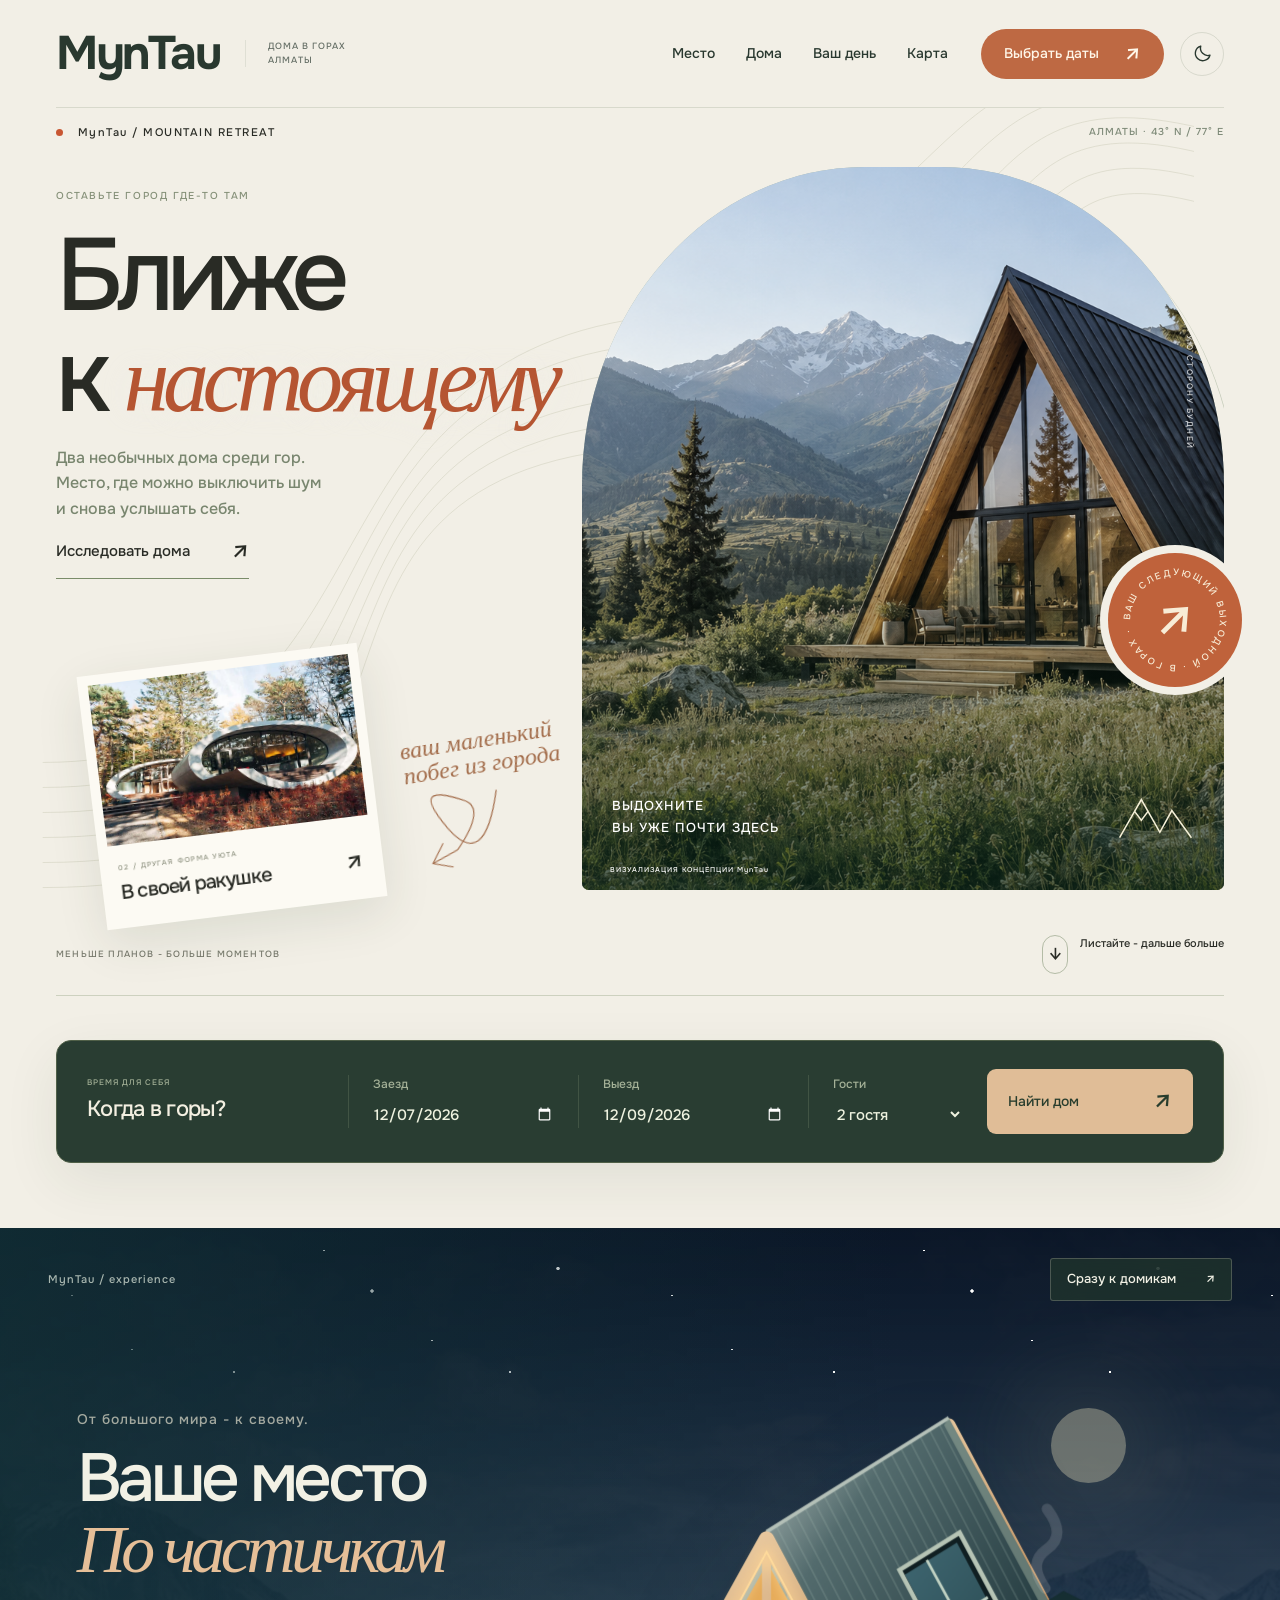
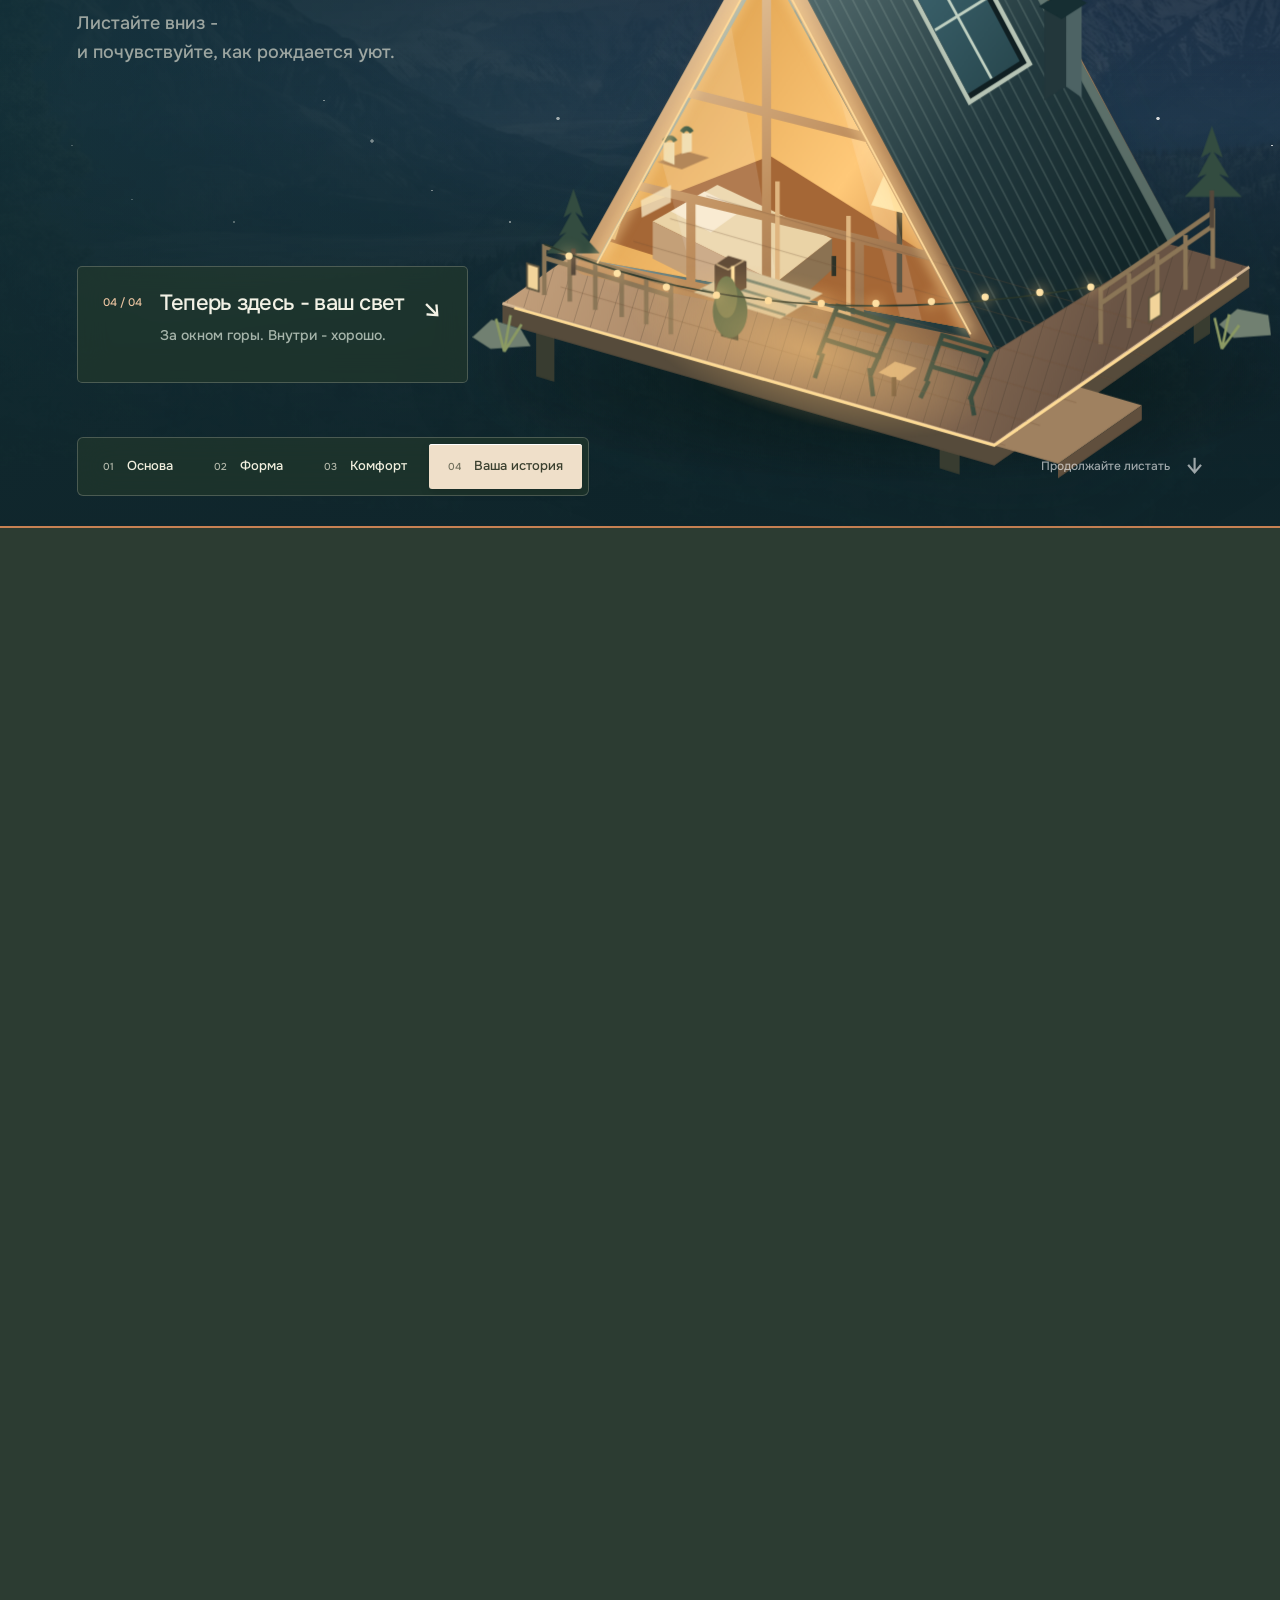
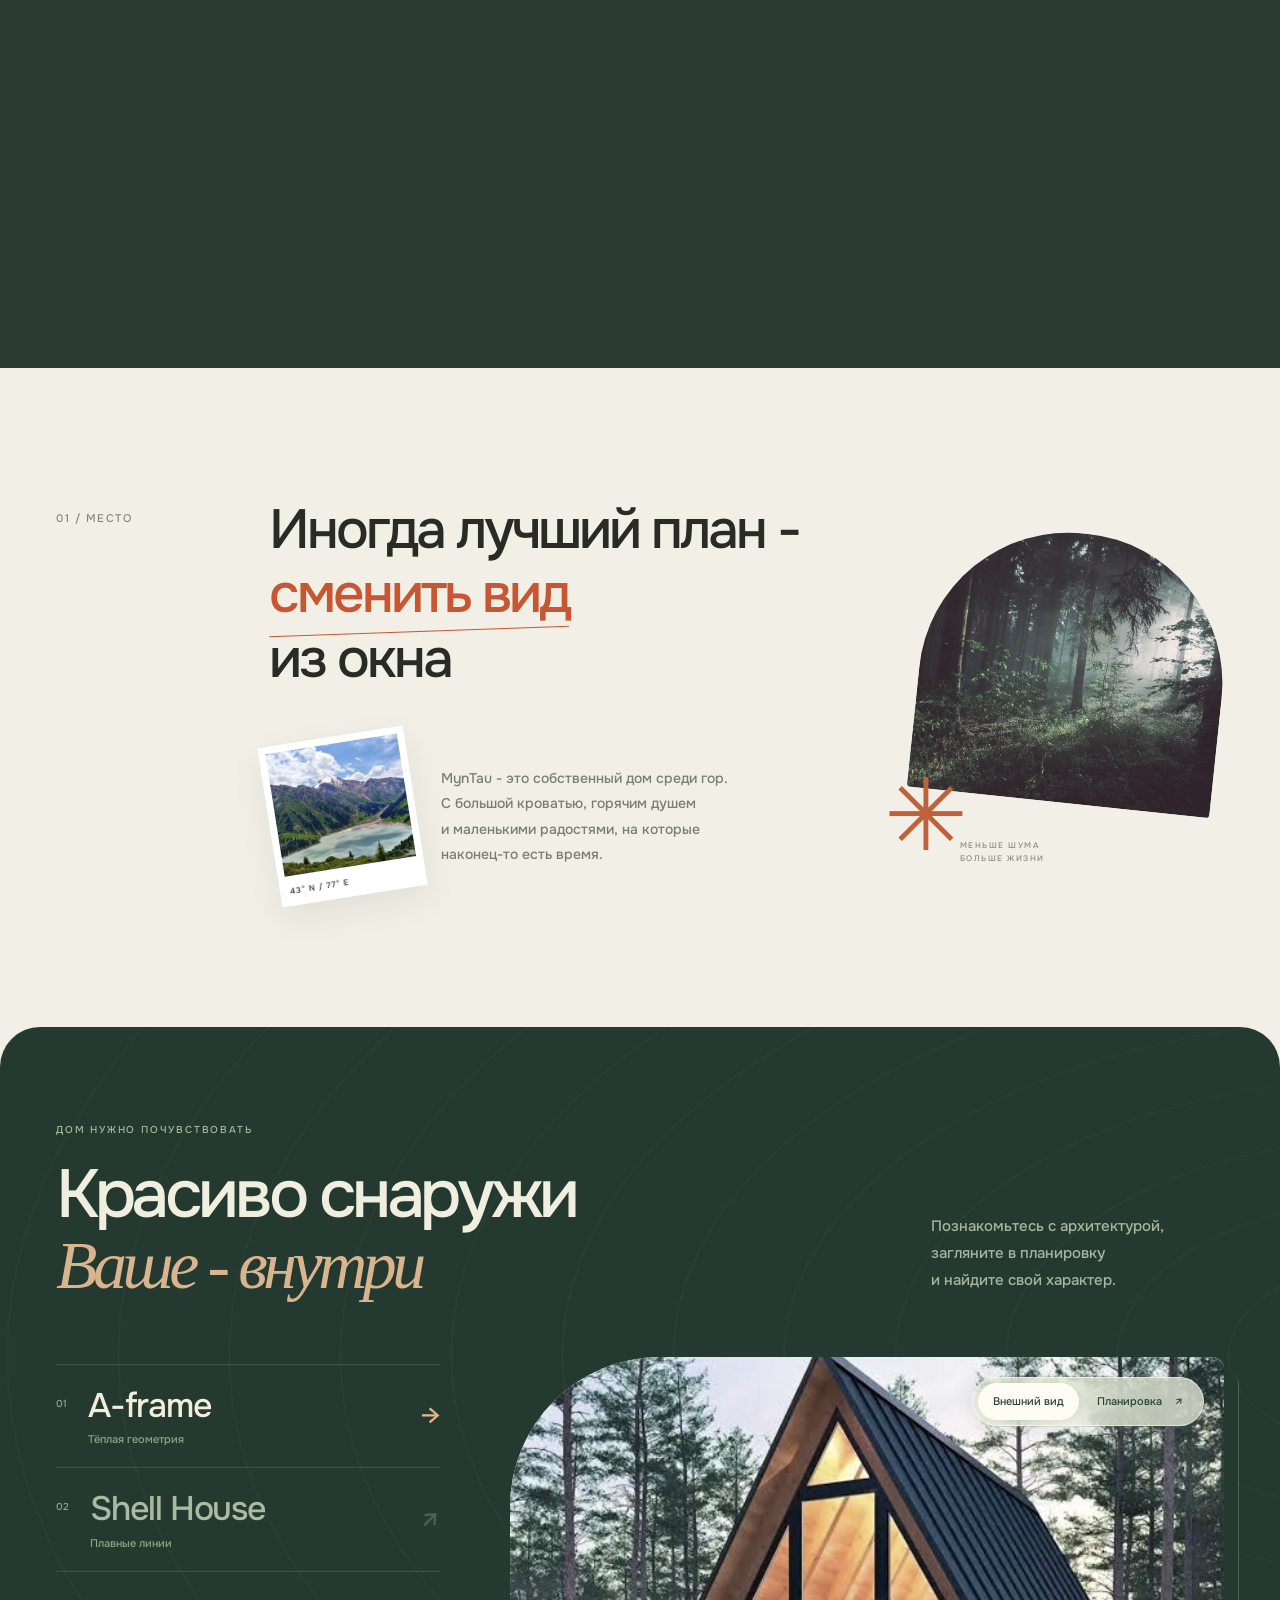
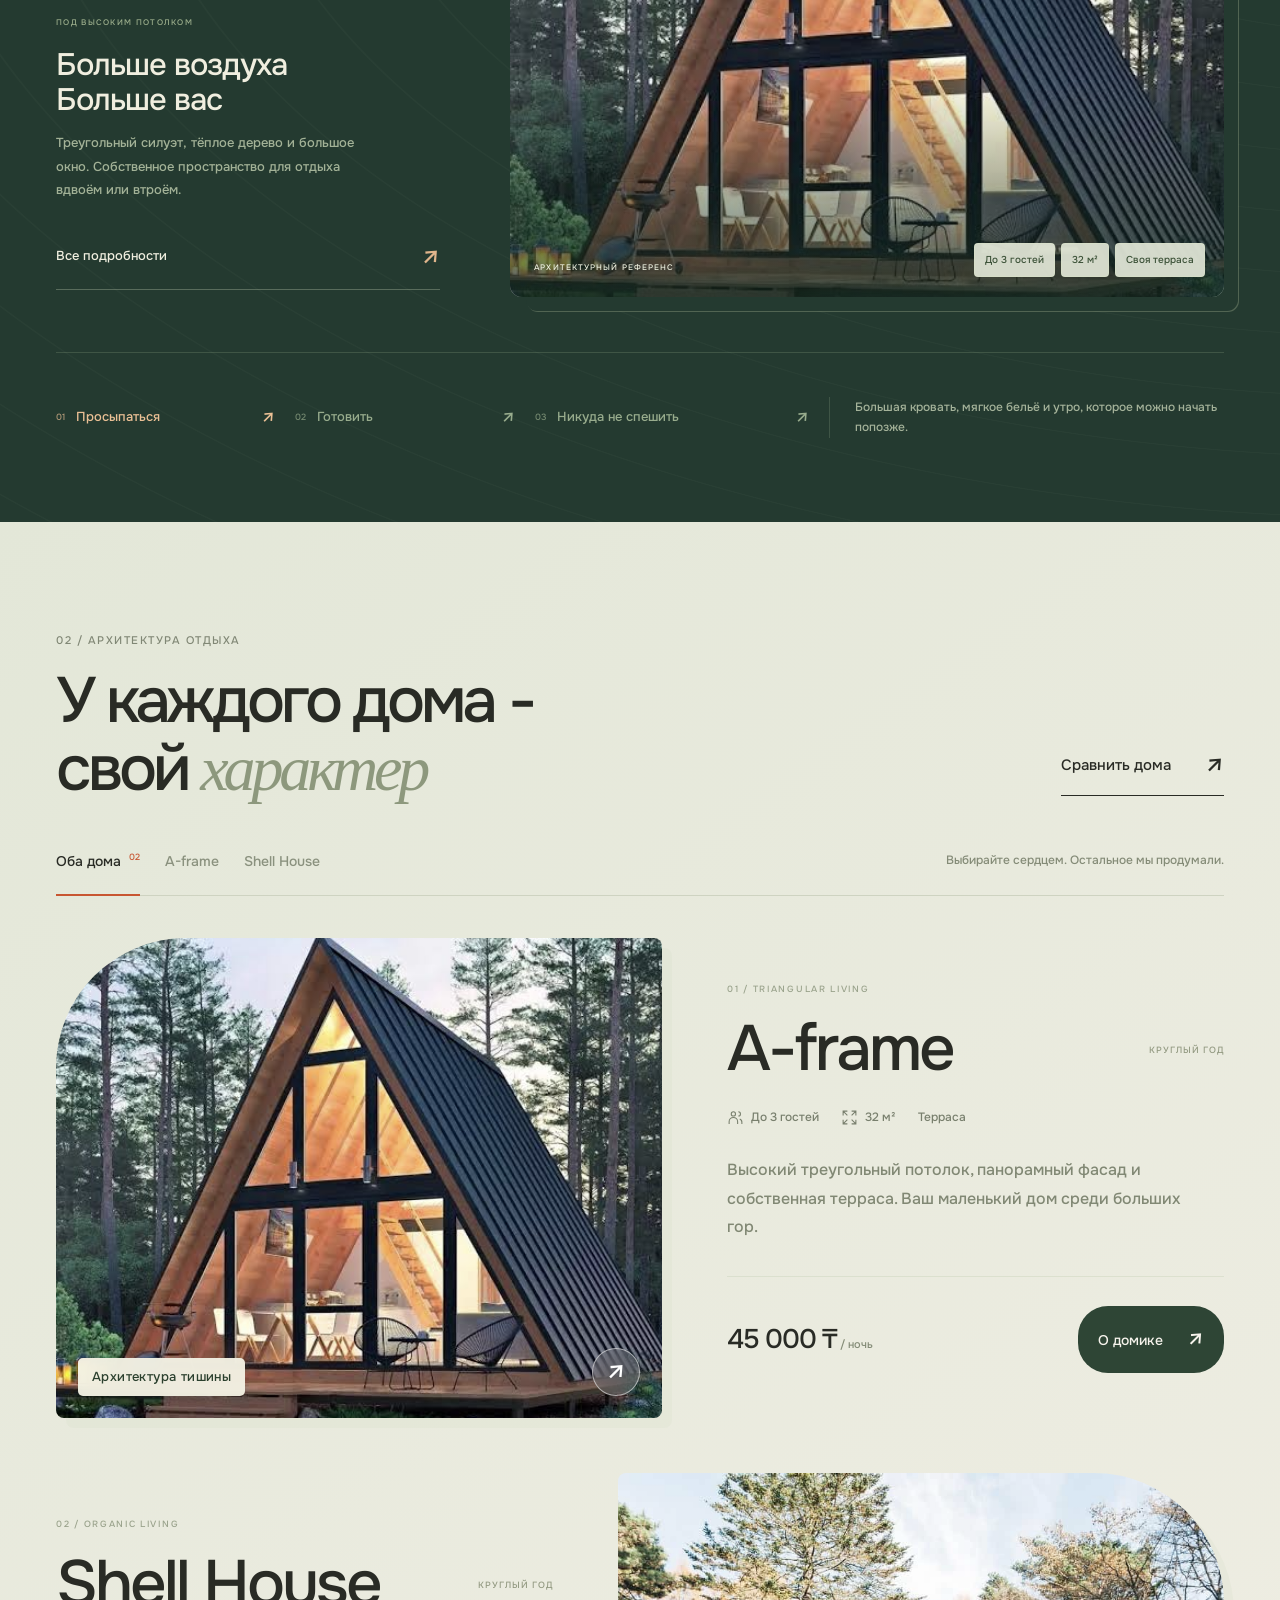
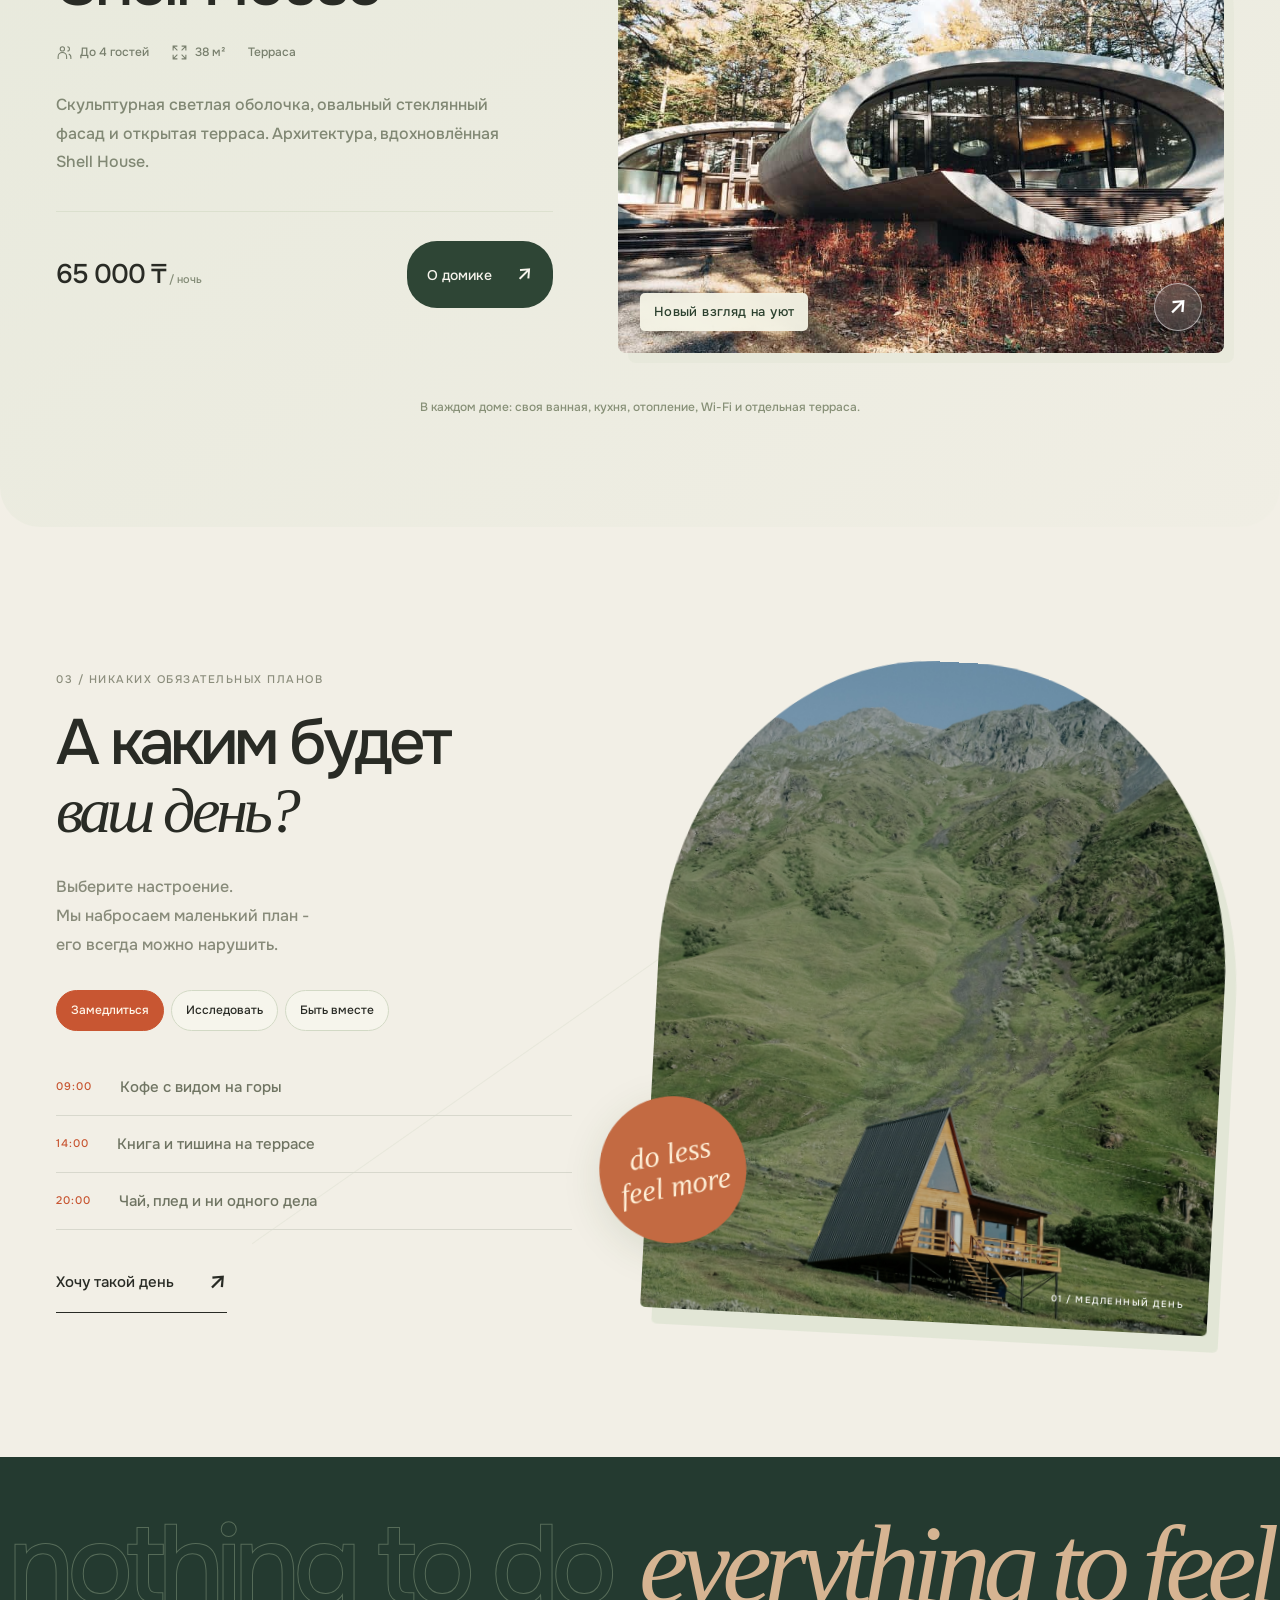
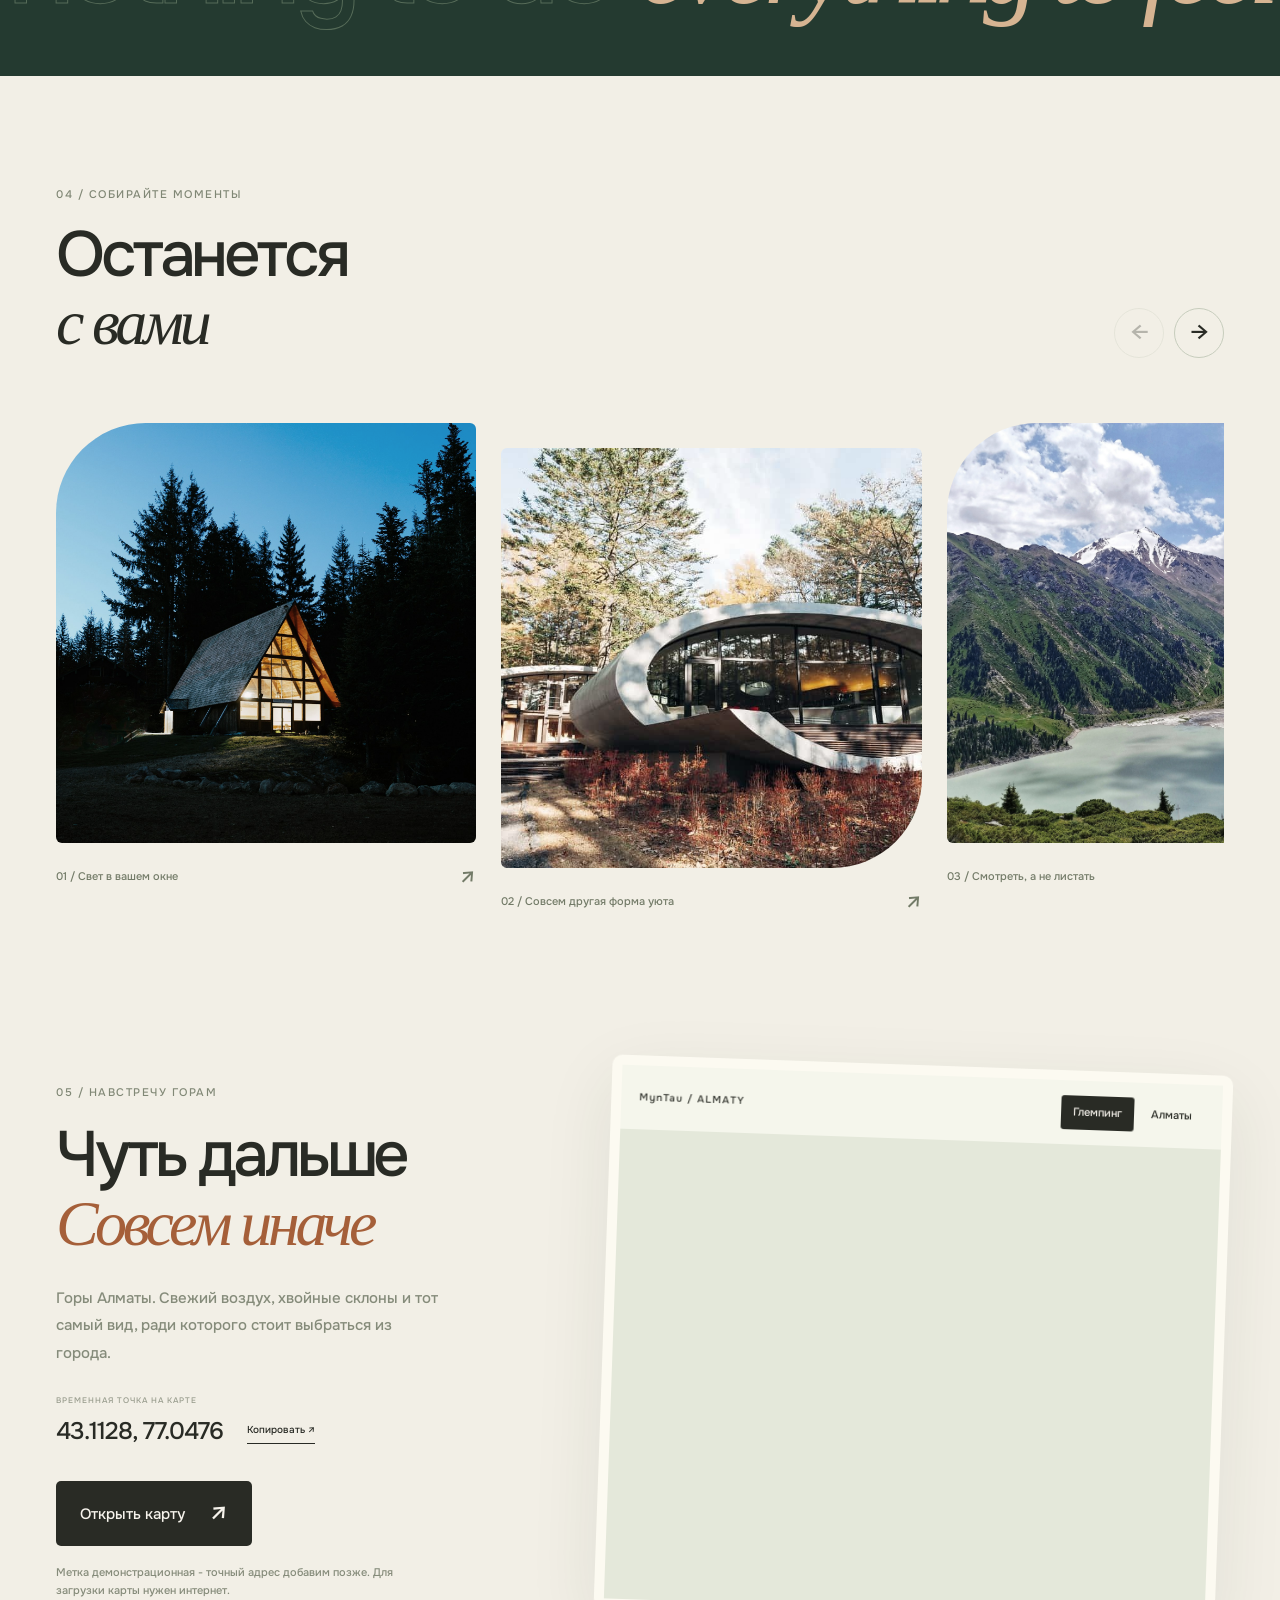
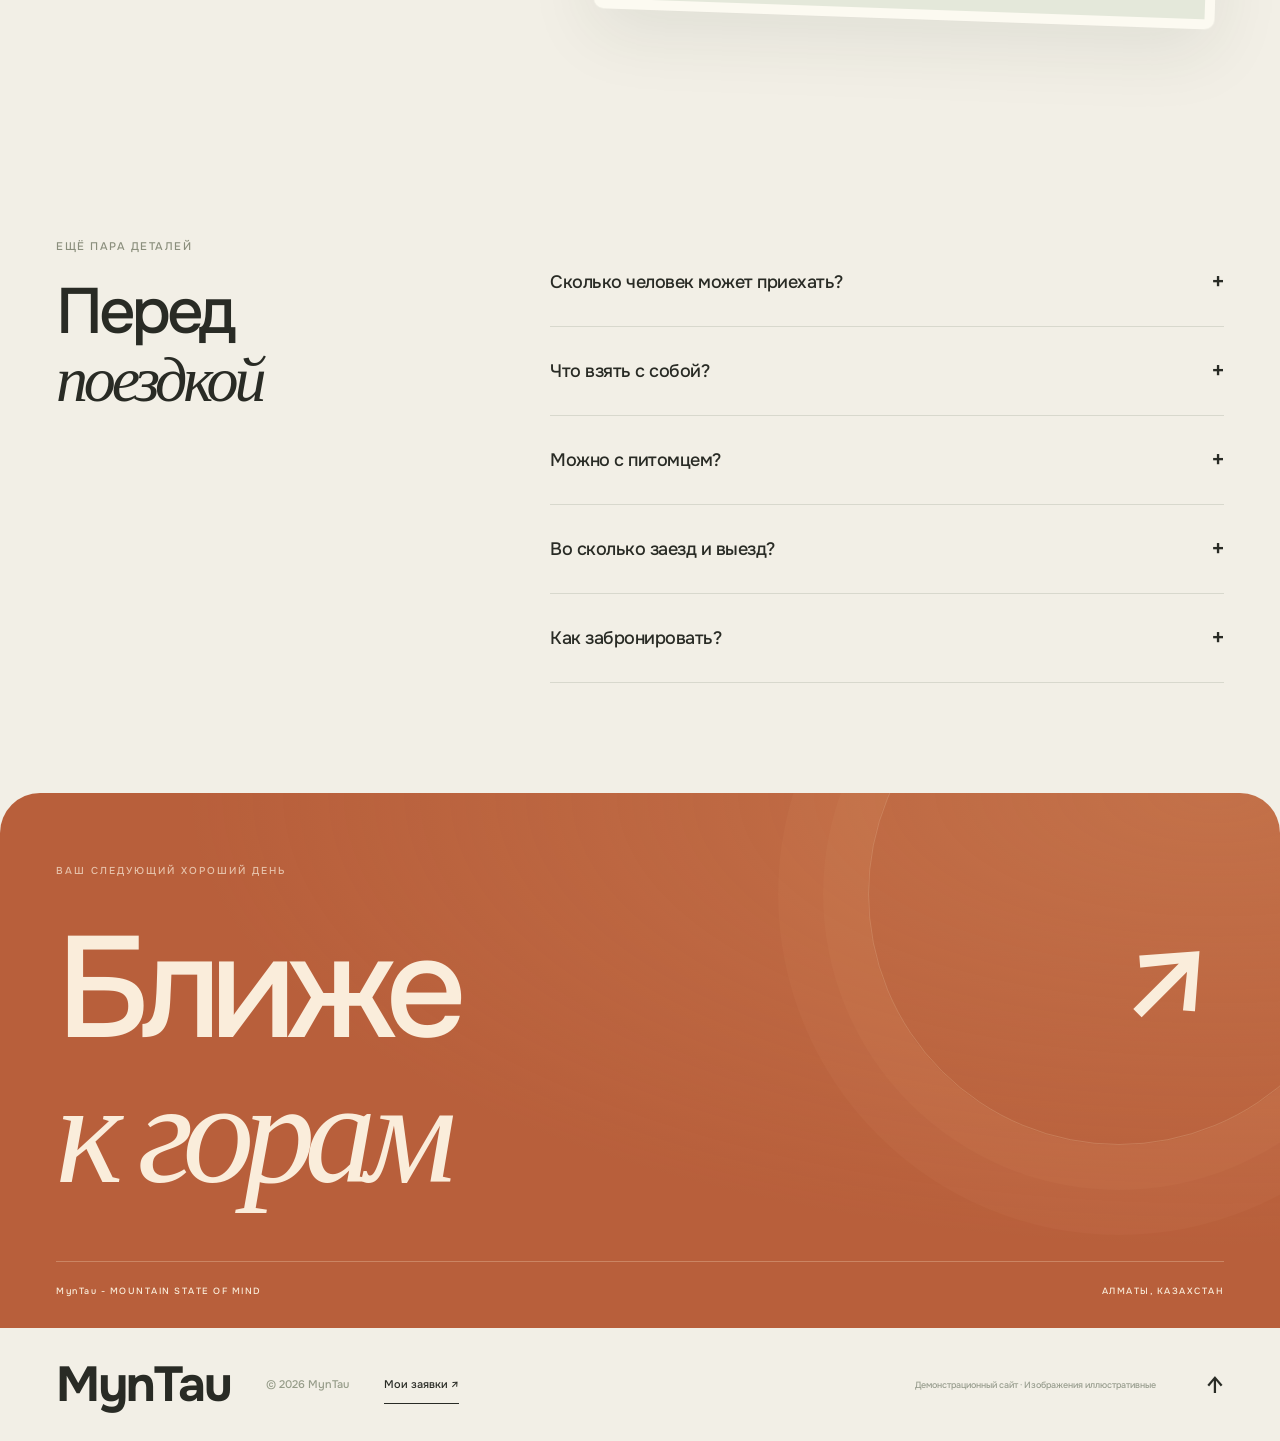
==== index.html @ c3ef0036 "Add files via upload" ====
<!doctype html>
<html lang="ru"><head><meta charset="UTF-8"><script src="./static-data.js" defer></script><script src="./static-booking.js" defer></script><script src="./theme.js?v=2"></script><meta name="viewport" content="width=device-width,initial-scale=1"><meta name="theme-color" content="#f5f2e9"><meta name="description" content="MynTau - два необычных дома в горах Алматы. Выберите дом, соберите свой день и запланируйте поездку."><title>MynTau - здесь можно просто быть</title><link rel="icon" href="./favicon.svg"><link rel="preload" href="./assets/onest-1.ttf" as="font" type="font/ttf" crossorigin><link rel="preload" href="./assets/retreat-editorial.png" as="image"><link rel="stylesheet" href="./edition.css?v=1"><script src="./edition.js?v=1" defer></script><script src="./app.js?v=8" defer></script><script src="./assembly.js" defer></script><script src="./location-config.js" defer></script><script src="./map.js?v=2" defer></script><link rel="stylesheet" href="./layers.css?v=1"><script src="./layers.js?v=1" defer></script><link rel="stylesheet" href="./theme.css?v=1"><link rel="stylesheet" href="./header.css?v=1"></head>
<body class="edition"><div class="page-progress" aria-hidden="true"></div><a class="skip-link" href="#cabins">Перейти к домикам</a>
<header class="header site-header" id="top"><div class="site-header-inner"><a class="brand" href="./#top" aria-label="MynTau - на главную">MynTau</a><span class="brand-note">ДОМА В ГОРАХ<br>АЛМАТЫ</span><nav class="nav" aria-label="Главная навигация"><a href="./#about">Место</a><a href="./#cabins">Дома</a><a href="./#moments">Ваш день</a><a href="./#location">Карта</a></nav><div class="header-actions"><a class="header-book" href="#booking">Выбрать даты <span>↗</span></a><button class="theme-toggle" type="button" aria-label="Включить тёмную тему" aria-pressed="false" title="Сменить тему"><svg class="theme-moon" viewBox="0 0 24 24" fill="none" aria-hidden="true"><path d="M20.5 14A8.5 8.5 0 0 1 10 3.5 8.5 8.5 0 1 0 20.5 14Z" stroke="currentColor" stroke-width="1.6" stroke-linejoin="round"/></svg><svg class="theme-sun" viewBox="0 0 24 24" fill="none" aria-hidden="true"><circle cx="12" cy="12" r="4" stroke="currentColor" stroke-width="1.6"/><path d="M12 2v2m0 16v2M2 12h2m16 0h2M5 5l1.4 1.4m11.2 11.2L19 19M5 19l1.4-1.4M17.6 6.4 19 5" stroke="currentColor" stroke-width="1.6" stroke-linecap="round"/></svg></button><button class="menu-toggle" aria-label="Открыть меню" aria-expanded="false">☰</button></div></div></header>
<main>
<section class="hero layered-hero wrap" aria-labelledby="hero-title">
<svg class="terrain-lines" viewBox="0 0 1400 950" fill="none" aria-hidden="true"><g stroke="currentColor"><path d="M20 900C600 900 210 390 770 370S1110 0 1410 80"/><path d="M20 870C570 870 230 370 760 340S1100-30 1410 50"/><path d="M20 840C540 840 250 350 750 310S1090-60 1410 20"/><path d="M20 810C510 810 270 330 740 280S1080-90 1410-10"/><path d="M20 780C480 780 290 310 730 250S1070-120 1410-40"/><path d="M20 750C450 750 310 290 720 220S1060-150 1410-70"/></g></svg>
<div class="hero-top"><span class="label"><i></i> MynTau / MOUNTAIN RETREAT</span><span class="hero-edition">АЛМАТЫ · 43° N / 77° E</span></div>
<div class="layer-copy"><span class="layer-kicker">ОСТАВЬТЕ ГОРОД ГДЕ-ТО ТАМ</span><h1 id="hero-title">Ближе<br>к <em>настоящему</em></h1><p>Два необычных дома среди гор.<br>Место, где можно выключить шум<br>и снова услышать себя.</p><a class="layer-main-link" href="#architecture">Исследовать дома <span>↗</span></a></div>
<div class="hero-picture layer-landscape"><img src="./assets/retreat-editorial.png" alt="Визуализация MynTau: домики на солнечном горном склоне" fetchpriority="high"><span class="layer-image-index">01 / ПО ДРУГУЮ СТОРОНУ БУДНЕЙ</span><span class="image-note">ВИЗУАЛИЗАЦИЯ КОНЦЕПЦИИ MynTau</span><div class="landscape-caption"><span>ВЫДОХНИТЕ<br>ВЫ УЖЕ ПОЧТИ ЗДЕСЬ</span><svg viewBox="0 0 70 45" fill="none" aria-hidden="true"><path d="m2 42 20-35 17 30 11-20 18 25M16 18l6 8 6-8" stroke="currentColor" stroke-width="1.4"/></svg></div></div>
<a class="layer-postcard" href="./cabins/shell.html"><img src="./assets/shell-reference.png" alt="Овальная архитектура Shell House"><span><small>02 / ДРУГАЯ ФОРМА УЮТА</small><strong>В своей ракушке</strong><b>↗</b></span></a>
<span class="handwritten" aria-hidden="true">ваш маленький<br>побег из города <svg viewBox="0 0 120 80"><path d="M5 5q100-15 60 45T28 40q0-30 60-10l24 24m-27-5 27 5-3-25" fill="none" stroke="currentColor" stroke-width="1.4"/></svg></span>
<a class="round-book layer-orbit" href="#booking"><svg viewBox="0 0 120 120" aria-hidden="true"><defs><path id="roundtext" d="M60,60m-43,0a43,43 0 1,1 86,0a43,43 0 1,1 -86,0"/></defs><text><textPath href="#roundtext">ВАШ СЛЕДУЮЩИЙ ВЫХОДНОЙ · В ГОРАХ · </textPath></text></svg><span>↗</span><span class="sr-only">Выбрать даты поездки</span></a>
<div class="hero-foot"><span>МЕНЬШЕ ПЛАНОВ - БОЛЬШЕ МОМЕНТОВ</span><a href="#build"><span class="scroll-capsule">↓</span> Листайте - дальше больше</a></div>
</section>
<section class="booking-wrap wrap" id="booking" aria-label="Выбрать даты поездки"><form class="booking-bar" id="search-form"><div class="booking-intro"><span class="label">ВРЕМЯ ДЛЯ СЕБЯ</span><strong>Когда в горы?</strong></div><label class="date-field"><span>Заезд</span><input type="date" id="check-in" required aria-label="Дата заезда"></label><label class="date-field"><span>Выезд</span><input type="date" id="check-out" required aria-label="Дата выезда"></label><label class="guest-field"><span>Гости</span><select id="guests" aria-label="Количество гостей"><option value="2">2 гостя</option><option value="1">1 гость</option><option value="3">3 гостя</option><option value="4">4 гостя</option></select></label><button class="button search-button" type="submit">Найти дом <span>↗</span></button></form><p id="search-error" class="form-error" role="alert"></p></section>
<section class="build-journey" id="build" aria-labelledby="build-title">
<div class="build-stage">
<div class="build-world" aria-hidden="true"><img class="build-mountains" src="./assets/mountains.jpg" alt="" loading="lazy"><div class="build-sunset"></div><div class="build-night"></div><div class="build-stars"></div><div class="build-orb"></div><div class="build-haze"></div></div>
<div class="build-top"><span class="build-brand">MynTau / experience</span><a href="#cabins" class="skip-experience">Сразу к домикам <span>↗</span></a></div>
<div class="build-copy"><span class="eyebrow">От большого мира - к своему.</span><h2 id="build-title">Ваше место<br><span>По частичкам</span></h2><p>Листайте вниз -<br>и почувствуйте, как рождается уют.</p></div>
<div class="cabin-assembly" role="img" aria-label="Объёмный А-фрейм собирается из террасы, каркаса, крыши и стеклянного фасада. В готовом домике загорается тёплый свет.">
<svg class="cabin-model" viewBox="0 0 1040 820" fill="none" xmlns="http://www.w3.org/2000/svg" aria-hidden="true">
<defs>
<linearGradient id="deckWood" x1="180" y1="450" x2="760" y2="730" gradientUnits="userSpaceOnUse"><stop stop-color="#c4a17d"/><stop offset=".5" stop-color="#a07e5f"/><stop offset="1" stop-color="#685344"/></linearGradient>
<linearGradient id="roofMetal" x1="420" y1="190" x2="860" y2="500" gradientUnits="userSpaceOnUse"><stop stop-color="#839594"/><stop offset=".12" stop-color="#536b6d"/><stop offset=".6" stop-color="#22393e"/><stop offset="1" stop-color="#132629"/></linearGradient>
<linearGradient id="glassFront" x1="280" y1="340" x2="670" y2="620" gradientUnits="userSpaceOnUse"><stop stop-color="#cce4e2" stop-opacity=".88"/><stop offset=".38" stop-color="#426c77" stop-opacity=".88"/><stop offset="1" stop-color="#152e32" stop-opacity=".95"/></linearGradient>
<linearGradient id="woodFrame" x1="300" y1="200" x2="600" y2="660" gradientUnits="userSpaceOnUse"><stop stop-color="#f1d5ae"/><stop offset=".55" stop-color="#bf8f5e"/><stop offset="1" stop-color="#866345"/></linearGradient>
<linearGradient id="windowWarm" x1="280" y1="400" x2="650" y2="650" gradientUnits="userSpaceOnUse"><stop stop-color="#e1a553"/><stop offset=".5" stop-color="#ffc979"/><stop offset="1" stop-color="#b66a27"/></linearGradient>
<radialGradient id="lightPool"><stop stop-color="#ffc878" stop-opacity=".55"/><stop offset="1" stop-color="#ffc878" stop-opacity="0"/></radialGradient>
<radialGradient id="modelShadow"><stop stop-color="#07130e" stop-opacity=".65"/><stop offset="1" stop-color="#07130e" stop-opacity="0"/></radialGradient>
<pattern id="deckLines" width="19" height="19" patternUnits="userSpaceOnUse" patternTransform="rotate(17)"><path d="M0 0V19" stroke="#302c23" stroke-opacity=".22" stroke-width="2"/></pattern>
<clipPath id="frontClip"><path d="M236 554 421 226 642 628Z"/></clipPath>
<filter id="warmGlow" x="-100%" y="-100%" width="300%" height="300%"><feGaussianBlur stdDeviation="7"/></filter>
</defs>
<ellipse cx="570" cy="680" rx="450" ry="115" fill="url(#modelShadow)" class="model-shadow"/>
<g class="house-blueprint" stroke="#e4f5e8" stroke-width="1" stroke-dasharray="5 9" opacity=".28"><path d="m130 600 540 155 280-195-540-155Z M220 560 420 200 660 650 860 525 620 75 420 200 M220 560l200-125M660 650 220 560"/><path d="M110 630 665 790 985 565"/><circle cx="420" cy="200" r="7"/><circle cx="660" cy="650" r="7"/><circle cx="220" cy="560" r="7"/></g>
<g class="house-part part-deck">
<path d="M167 622v58l20 6v-58M610 746v35l22 7v-36M889 609v36l18-12v-37M380 514v55l20 5v-54" fill="#383c30"/>
<path d="m130 600 540 155 280-195v22L670 778 130 622Z" fill="#564b3b"/>
<path d="m130 600 280-195 540 155-280 195Z" fill="url(#deckWood)"/>
<path d="m130 600 280-195 540 155-280 195Z" fill="url(#deckLines)"/>
<path d="m130 600 540 155 280-195" stroke="#d5b895" stroke-width="3"/>
<path d="m670 756 70 20 92-64-68-20Z" fill="#9f8160"/><path d="m740 776 0 16 92-64v-16" fill="#604f3d"/>
</g>
<g class="house-part part-frame" stroke="url(#woodFrame)" stroke-width="15" stroke-linejoin="round"><path d="M220 560 420 200 660 650Z"/><path d="M270 529 470 169 710 619M320 498 520 138 760 588M370 467 570 107 810 557M420 435 620 75 860 525Z"/><path d="M420 200 620 75M220 560 420 435M660 650 860 525"/></g>
<g class="house-part part-roof">
<path d="m420 192 200-125 251 461-209 130Z" fill="url(#roofMetal)"/>
<path d="m420 192 242 466v13L413 200Z" fill="#142a2d"/>
<path d="m420 192 200-125" stroke="#b4c0b8" stroke-width="4"/>
<path d="M430.53 185.42l242 466" stroke="#adc4bc" stroke-opacity=".19" stroke-width="2"/><path d="M441.05 178.84l242 466" stroke="#adc4bc" stroke-opacity=".19" stroke-width="2"/><path d="M451.58 172.26l242 466" stroke="#adc4bc" stroke-opacity=".19" stroke-width="2"/><path d="M462.11 165.68l242 466" stroke="#adc4bc" stroke-opacity=".19" stroke-width="2"/><path d="M472.63 159.11l242 466" stroke="#adc4bc" stroke-opacity=".19" stroke-width="2"/><path d="M483.16 152.53l242 466" stroke="#adc4bc" stroke-opacity=".19" stroke-width="2"/><path d="M493.68 145.95l242 466" stroke="#adc4bc" stroke-opacity=".19" stroke-width="2"/><path d="M504.21 139.37l242 466" stroke="#adc4bc" stroke-opacity=".19" stroke-width="2"/><path d="M514.74 132.79l242 466" stroke="#adc4bc" stroke-opacity=".19" stroke-width="2"/><path d="M525.26 126.21l242 466" stroke="#adc4bc" stroke-opacity=".19" stroke-width="2"/><path d="M535.79 119.63l242 466" stroke="#adc4bc" stroke-opacity=".19" stroke-width="2"/><path d="M546.32 113.05l242 466" stroke="#adc4bc" stroke-opacity=".19" stroke-width="2"/><path d="M556.84 106.47l242 466" stroke="#adc4bc" stroke-opacity=".19" stroke-width="2"/><path d="M567.37 99.89l242 466" stroke="#adc4bc" stroke-opacity=".19" stroke-width="2"/><path d="M577.89 93.32l242 466" stroke="#adc4bc" stroke-opacity=".19" stroke-width="2"/><path d="M588.42 86.74l242 466" stroke="#adc4bc" stroke-opacity=".19" stroke-width="2"/><path d="M598.95 80.16l242 466" stroke="#adc4bc" stroke-opacity=".19" stroke-width="2"/><path d="M609.47 73.58l242 466" stroke="#adc4bc" stroke-opacity=".19" stroke-width="2"/>
<path d="m620 67 251 461-10 5L615 75Z" fill="#9bad9e" opacity=".5"/><path d="m566 234 66-41 77 144-66 42Z" fill="#101f22" stroke="#b6c4b5" stroke-width="5"/><path d="m572 239 57-35 69 130-57 36Z" fill="url(#glassFront)"/><path d="m596 223 71 130M605 300l58-36" stroke="#c2d3c4" stroke-width="3"/><g transform="translate(45 60)"><path d="m680 317 0-100 24-14 0 99Z" fill="#23373b"/><path d="m704 203 17 8v103l-17-12Z" fill="#4d6364"/><path d="m674 214 27-17 26 13-28 18Z" fill="#162e32"/><path d="M681 194q-20-28 2-43t0-44" stroke="#ffffff24" stroke-width="12" stroke-linecap="round"/></g>
</g>
<g class="house-part part-glass">
<path d="M220 560 420 200 660 650Z" fill="url(#glassFront)"/>
<g clip-path="url(#frontClip)">
<path d="m200 512 290-180 280 210-133 100Z" fill="#183231"/>
<path d="m210 547 211-92 253 158-44 39Z" fill="#796044"/>
<g class="interior-warm"><path d="M220 560 420 200 660 650Z" fill="url(#windowWarm)"/><path d="m213 521 211-83 250 157v71Z" fill="#a56736"/><path d="m295 510 71-40 126 59-61 48Z" fill="#ead3a6"/><path d="m295 510 136 67v42l-136-68Z" fill="#c4a078"/><path d="m431 577 61-48v34l-61 56Z" fill="#8b7252"/><path d="m315 499 37-22 42 20-35 25Z" fill="#f8e8cb"/><path d="M566 496v92" stroke="#443e2b" stroke-width="6"/><path d="m535 492 20-47 23 6 23 58Z" fill="#ffe5a4"/><path d="m250 529 96-290" stroke="#ffdf96" stroke-width="8" opacity=".7"/>
</g>
<path d="m252 248 110-60 87 485-80 8Z" fill="white" opacity=".13"/><path d="m450 190 30-14 125 500-22-3Z" fill="white" opacity=".13"/>
</g>
<path d="M220 560 420 200 660 650Z" stroke="url(#woodFrame)" stroke-width="17" stroke-linejoin="round"/>
<path d="M420 215v384M327 367l204 51M271 469l328 79M337 488v96M522 530v94" stroke="url(#woodFrame)" stroke-width="10"/>
<path d="M432 466v126l78 20V504" stroke="#dfb57f" stroke-width="5"/><path d="M494 548v22" stroke="#2e3227" stroke-width="5"/>
</g>
<g class="house-part part-details">
<path d="m176 591 0-53 139 42v54M176 550l139 42M204 548v50M232 557v50M261 565v50M288 573v50M787 645v-60l123-85v62M787 600l123-85M818 567v60M849 546v60M880 525v60" stroke="#8b7657" stroke-width="5"/>
<g stroke="#32483d" stroke-width="5"><path d="m477 657 21-54 61 19-25 57M497 612l61 19M485 640l61 19M482 655l-9 27M533 671l4 31"/><path d="m595 686 18-51 55 16-25 55M610 643l55 16M600 669l55 16M598 685l-9 19M644 701l4 22"/></g>
<path d="m543 676 18-12 24 7-18 14Z" fill="#d5af7b"/><path d="M560 681v21" stroke="#665038" stroke-width="5"/>
<g stroke="#71543a" stroke-width="1" opacity=".35"><path d="m155 606 527 150m-488-174 526 152m-486-177 526 152m-486-177 526 152m-486-177 526 152m-486-177 526 152"/></g><path d="m340 588 95 29 47-28-92-28Z" fill="#d8c8a4"/><path d="m349 585 92 28m-78-37 90 27m-76-35 91 27" stroke="#788774" stroke-width="3"/><path d="m363 558 15-10 20 6v29l-20 10-15-5Z" fill="#614c38"/><path d="m365 557 13 6 17-10" stroke="#c3a77d" stroke-width="2"/><path d="m383 559 0 20" stroke="#ffe1a0" stroke-width="4"/><path d="m300 445 32-12 25 7-30 13Z" fill="#b38759"/><path d="M307 443v-20h12v25m8-12v-23h11v20" fill="#f1dfb3"/><path d="M307 422q8-8 13 0M327 412q5-8 11 0" stroke="#45604a" stroke-width="5"/><path d="m282 487 33-17 0 19-32 17Z" fill="#f6e6c2" opacity=".8"/>
<g fill="#f2d49a" stroke="#5e5540" stroke-width="2"><path d="m157 583 13 4v-27l-13-4Z"/><path d="m840 621 13-8v-27l-13 8Z"/></g>
<g fill="#334c40"><path d="m879 483 24-25-10 4 15-28-11 6 12-35 12 35-10-6 17 28-11-4 25 25Z"/><path d="m178 545 22-23-8 4 14-26-9 6 11-32 11 32-9-6 15 26-9-4 21 23Z"/></g><g stroke="#54483b" stroke-width="5"><path d="M909 476v41M208 540v29"/></g><g fill="#718071"><path d="m97 637 21-19 32 10 11 19-44 3Z"/><path d="m917 623 20-17 34 7 3 22-41 3Z"/></g><g stroke="#8b9a63" stroke-width="3"><path d="m132 653-9-36m9 36 7-40m-7 40 19-30M920 650l-8-34m8 34 8-38m-8 38 19-26"/></g>
<path d="M370 612v24l19 5v-24" fill="#383f31"/><ellipse cx="380" cy="609" rx="19" ry="29" fill="#4c6245"/><ellipse cx="376" cy="593" rx="12" ry="23" fill="#6e7950"/>
</g>
<g class="house-lights"><path d="M176 535Q430 642 787 580" stroke="#28362b" stroke-width="2"/><circle cx="203" cy="548" r="4" fill="#ffe6ac"/><circle cx="203" cy="548" r="9" fill="#ffd089" opacity=".3" filter="url(#warmGlow)"/><circle cx="256" cy="567" r="4" fill="#ffe6ac"/><circle cx="256" cy="567" r="9" fill="#ffd089" opacity=".3" filter="url(#warmGlow)"/><circle cx="310" cy="582" r="4" fill="#ffe6ac"/><circle cx="310" cy="582" r="9" fill="#ffd089" opacity=".3" filter="url(#warmGlow)"/><circle cx="365" cy="591" r="4" fill="#ffe6ac"/><circle cx="365" cy="591" r="9" fill="#ffd089" opacity=".3" filter="url(#warmGlow)"/><circle cx="422" cy="597" r="4" fill="#ffe6ac"/><circle cx="422" cy="597" r="9" fill="#ffd089" opacity=".3" filter="url(#warmGlow)"/><circle cx="480" cy="600" r="4" fill="#ffe6ac"/><circle cx="480" cy="600" r="9" fill="#ffd089" opacity=".3" filter="url(#warmGlow)"/><circle cx="540" cy="600" r="4" fill="#ffe6ac"/><circle cx="540" cy="600" r="9" fill="#ffd089" opacity=".3" filter="url(#warmGlow)"/><circle cx="601" cy="598" r="4" fill="#ffe6ac"/><circle cx="601" cy="598" r="9" fill="#ffd089" opacity=".3" filter="url(#warmGlow)"/><circle cx="660" cy="593" r="4" fill="#ffe6ac"/><circle cx="660" cy="593" r="9" fill="#ffd089" opacity=".3" filter="url(#warmGlow)"/><circle cx="720" cy="588" r="4" fill="#ffe6ac"/><circle cx="720" cy="588" r="9" fill="#ffd089" opacity=".3" filter="url(#warmGlow)"/><circle cx="776" cy="582" r="4" fill="#ffe6ac"/><circle cx="776" cy="582" r="9" fill="#ffd089" opacity=".3" filter="url(#warmGlow)"/><ellipse cx="469" cy="652" rx="208" ry="80" fill="url(#lightPool)" transform="rotate(16 469 652)"/><path d="m234 556 186-342 224 420" stroke="#ffd695" stroke-width="7" filter="url(#warmGlow)"/><path d="m234 556 186-342 224 420" stroke="#ffdb9c" stroke-width="2"/><path d="m143 605 527 151 266-184" stroke="#ffdc96" stroke-width="3"/></g>
</svg>
</div>
<div class="build-caption glass-panel"><span class="stage-number" id="stage-number">01 / 04</span><div><h3 id="stage-title">Всё начинается с места</h3><p id="stage-description">Своя терраса. Весь мир вокруг.</p></div><span class="stage-symbol" aria-hidden="true">↘</span></div>
<div class="build-bottom"><div class="build-chapters" role="group" aria-label="Этапы появления домика"><button data-build-step="0" class="active" aria-pressed="true"><span>01</span> Основа</button><button data-build-step="1" aria-pressed="false"><span>02</span> Форма</button><button data-build-step="2" aria-pressed="false"><span>03</span> Комфорт</button><button data-build-step="3" aria-pressed="false"><span>04</span> Ваша история</button></div><span class="build-scroll-hint">Продолжайте листать <span>↓</span></span></div>
<div class="build-progress" aria-hidden="true"><span></span></div>
</div>
</section>
<section class="manifesto wrap section" id="about"><span class="label section-index">01 / МЕСТО</span><div class="manifesto-content"><h2>Иногда лучший план -<br><span>сменить вид</span><br>из окна</h2><div class="manifesto-bottom"><div class="mini-scene"><img src="./assets/almaty.jpg" alt="Озеро среди гор Алматы" loading="lazy"><span>43° N / 77° E</span></div><p>MynTau - это собственный дом среди гор.<br>С большой кроватью, горячим душем<br>и маленькими радостями, на которые<br>наконец-то есть время.</p></div></div><div class="manifesto-side"><img class="manifesto-forest" src="./assets/forest.jpg" alt="Свет среди деревьев" loading="lazy"><span class="outline-sun" aria-hidden="true">✳</span><span>МЕНЬШЕ ШУМА<br>БОЛЬШЕ ЖИЗНИ</span></div></section>
<section class="architecture-lab" id="architecture" aria-labelledby="lab-heading"><div class="wrap"><div class="lab-heading"><span class="label">ДОМ НУЖНО ПОЧУВСТВОВАТЬ</span><h2 id="lab-heading">Красиво снаружи<br><em>Ваше - внутри</em></h2><p>Познакомьтесь с архитектурой,<br>загляните в планировку<br>и найдите свой характер.</p></div><div class="lab-layout"><div class="lab-controls"><div class="lab-house-tabs" role="group" aria-label="Дом для обзора"><button class="active" data-lab-house="aframe" aria-pressed="true"><small>01</small><span>A-frame<em>Тёплая геометрия</em></span><b>↗</b></button><button data-lab-house="shell" aria-pressed="false"><small>02</small><span>Shell House<em>Плавные линии</em></span><b>↗</b></button></div><div class="lab-description" aria-live="polite"><span class="lab-caption">ПОД ВЫСОКИМ ПОТОЛКОМ</span><h3>Больше воздуха<br>Больше вас</h3><p>Треугольный силуэт, тёплое дерево и большое окно. Собственное пространство для отдыха вдвоём или втроём.</p></div><a id="lab-house-link" class="lab-house-link" href="./cabins/a-frame.html">Все подробности <span>↗</span></a></div><div class="lab-stage"><div class="lab-view-tabs" role="group" aria-label="Режим обзора"><button class="active" data-lab-view="outside" aria-pressed="true">Внешний вид</button><button data-lab-view="plan" aria-pressed="false">Планировка <span>↗</span></button></div><div class="lab-exterior"><img id="lab-exterior-image" src="./assets/aframe-reference.png" alt="Внешний вид A-frame" loading="lazy"><span class="lab-photo-note">АРХИТЕКТУРНЫЙ РЕФЕРЕНС</span></div><div class="lab-plan" data-lab-plan="aframe" hidden><div class="plan-drawing"><svg viewBox="0 0 580 420" role="img" aria-label="Схематичная планировка: кровать, мини-кухня, ванная и терраса"><defs><pattern id="lab-a-frame-planks" width="18" height="18" patternUnits="userSpaceOnUse"><path d="M0 0V18" stroke="#d9dfcd" stroke-width="1"/></pattern></defs><rect x="45" y="30" width="490" height="355" rx="8" fill="#e8eddc" stroke="#96a783" stroke-width="3"/><rect x="65" y="49" width="450" height="272" rx="2" fill="#fafbf6" stroke="#536b4e" stroke-width="5"/><path d="M65 321h450" stroke="#acc6c2" stroke-width="7"/><rect x="185" y="83" width="137" height="166" rx="8" fill="#e4dfcc" stroke="#9da38d" stroke-width="2"/><path d="M185 127h137" stroke="#a3aa94"/><rect x="196" y="94" width="50" height="28" rx="7" fill="#fff"/><rect x="256" y="94" width="52" height="28" rx="7" fill="#fff"/><path d="M185 219h137" stroke="#9ea98a" stroke-width="7"/><rect x="383" y="80" width="90" height="93" rx="6" fill="#dbe5db" stroke="#8fa28b"/><circle cx="429" cy="117" r="17" stroke="#8fa28b" fill="#f4f7f0"/><path d="M382 185h101v33H382Z" fill="#cbd7b9" stroke="#8fa28b"/><circle cx="403" cy="201" r="8" stroke="#8fa28b"/><circle cx="426" cy="201" r="8" stroke="#8fa28b"/><circle cx="422" cy="264" r="27" fill="#dccaa4" stroke="#9da38d"/><text x="253" y="280" text-anchor="middle">Спальная зона</text><text x="429" y="154" text-anchor="middle" font-size="12">Ванная</text><text x="290" y="360" text-anchor="middle">ТЕРРАСА</text><path d="M120 318v-32m337 32v-24" stroke="#678271" stroke-width="3"/></svg><span>Концептуальная схема · без масштаба</span></div></div><div class="lab-plan" data-lab-plan="shell" hidden><div class="plan-drawing"><svg viewBox="0 0 580 420" role="img" aria-label="Схематичная планировка: кровать, диван, мини-кухня, ванная и терраса"><defs><pattern id="lab-shell-planks" width="18" height="18" patternUnits="userSpaceOnUse"><path d="M0 0V18" stroke="#d9dfcd" stroke-width="1"/></pattern></defs><rect x="45" y="30" width="490" height="355" rx="130" fill="#e8eddc" stroke="#96a783" stroke-width="3"/><rect x="65" y="49" width="450" height="272" rx="95" fill="#fafbf6" stroke="#536b4e" stroke-width="5"/><path d="M65 321h450" stroke="#acc6c2" stroke-width="7"/><rect x="185" y="83" width="137" height="166" rx="8" fill="#e4dfcc" stroke="#9da38d" stroke-width="2"/><path d="M185 127h137" stroke="#a3aa94"/><rect x="196" y="94" width="50" height="28" rx="7" fill="#fff"/><rect x="256" y="94" width="52" height="28" rx="7" fill="#fff"/><path d="M185 219h137" stroke="#9ea98a" stroke-width="7"/><rect x="383" y="80" width="90" height="93" rx="6" fill="#dbe5db" stroke="#8fa28b"/><circle cx="429" cy="117" r="17" stroke="#8fa28b" fill="#f4f7f0"/><path d="M382 185h101v33H382Z" fill="#cbd7b9" stroke="#8fa28b"/><circle cx="403" cy="201" r="8" stroke="#8fa28b"/><circle cx="426" cy="201" r="8" stroke="#8fa28b"/><rect x="372" y="250" width="111" height="48" rx="9" fill="#c4cba7" stroke="#83956d"/><path d="M410 250v48m36-48v48" stroke="#83956d"/><text x="253" y="280" text-anchor="middle">Спальная зона</text><text x="429" y="154" text-anchor="middle" font-size="12">Ванная</text><text x="290" y="360" text-anchor="middle">ТЕРРАСА</text><path d="M120 318v-32m337 32v-24" stroke="#678271" stroke-width="3"/></svg><span>Концептуальная схема · без масштаба</span></div></div><div class="lab-spec"><span id="lab-capacity">До 3 гостей</span><span id="lab-area">32 м²</span><span>Своя терраса</span></div></div></div><div class="lab-zones" role="group" aria-label="Исследовать удобства"><button class="active" data-lab-zone="sleep" aria-pressed="true"><span>01</span> Просыпаться <b>↗</b></button><button data-lab-zone="cook" aria-pressed="false"><span>02</span> Готовить <b>↗</b></button><button data-lab-zone="terrace" aria-pressed="false"><span>03</span> Никуда не спешить <b>↗</b></button><p id="lab-zone-copy" aria-live="polite">Большая кровать, мягкое бельё и утро, которое можно начать попозже.</p></div></div></section>
<section class="stays section" id="cabins"><div class="wrap"><div class="section-heading"><div><span class="label">02 / АРХИТЕКТУРА ОТДЫХА</span><h2>У каждого дома -<br>свой <em>характер</em></h2></div><button class="compare-trigger text-link" type="button">Сравнить дома <span>↗</span></button></div><div class="cabins-toolbar"><div class="filter-tabs" role="group" aria-label="Фильтр домиков"><button class="filter active" data-filter="all" aria-pressed="true">Оба дома <sup>02</sup></button><button class="filter" data-filter="aframe" aria-pressed="false">A-frame</button><button class="filter" data-filter="shell" aria-pressed="false">Shell House</button></div><p id="availability-note">Выбирайте сердцем. Остальное мы продумали.</p></div><div id="cabin-grid" class="cabin-grid"></div><div id="empty-state" class="empty-state" hidden>На эти даты нет подходящего дома. Попробуйте другие даты или число гостей.</div><button id="reset-search" class="text-link" hidden>Сбросить даты ↗</button><p class="included-note">В каждом доме: своя ванная, кухня, отопление, Wi-Fi и отдельная терраса.</p></div></section>
<section class="day-builder section wrap" id="moments"><div class="day-builder-heading"><span class="label">03 / НИКАКИХ ОБЯЗАТЕЛЬНЫХ ПЛАНОВ</span><h2>А каким будет<br><em>ваш день?</em></h2><p>Выберите настроение.<br>Мы набросаем маленький план -<br>его всегда можно нарушить.</p><div class="mood-tabs" role="group" aria-label="Настроение вашего дня"><button data-mood="slow" aria-pressed="true" class="active">Замедлиться</button><button data-mood="explore" aria-pressed="false">Исследовать</button><button data-mood="together" aria-pressed="false">Быть вместе</button></div><div class="day-plan" aria-live="polite"><div><span>09:00</span><p>Кофе с видом на горы</p></div><div><span>14:00</span><p>Книга и тишина на террасе</p></div><div><span>20:00</span><p>Чай, плед и ни одного дела</p></div></div><a href="#booking" class="text-link">Хочу такой день <span>↗</span></a></div><div class="day-builder-photo"><img id="mood-image" src="./assets/hero.jpg" alt="Медленное утро с видом на горы" loading="lazy"><span class="mood-sticker" id="mood-sticker">do less<br>feel more</span><span class="day-photo-number" id="mood-number">01 / МЕДЛЕННЫЙ ДЕНЬ</span></div></section>


<div class="landscape-divider" aria-hidden="true"><span>nothing to do</span><em>everything to feel</em></div><section class="gallery-section section wrap" id="gallery"><div class="section-heading"><div><span class="label">04 / СОБИРАЙТЕ МОМЕНТЫ</span><h2>Останется<br><em>с вами</em></h2></div><div class="gallery-controls"><button class="gallery-back" aria-label="Прокрутить фотографии назад">←</button><button class="gallery-forward" aria-label="Прокрутить фотографии вперёд">→</button></div></div><div class="filmstrip" tabindex="0" aria-label="Фотографии места"><button data-photo="./assets/cover.jpg" data-caption="Вечер в лесу - иллюстративное фото"><img src="./assets/cover.jpg" alt="Домик с тёплым светом среди деревьев" loading="lazy"><span>01 / Свет в вашем окне <b>↗</b></span></button><button data-photo="./assets/shell-reference.png" data-caption="Shell House - архитектурный референс"><img src="./assets/shell-reference.png" alt="Овальный дом Shell House" loading="lazy"><span>02 / Совсем другая форма уюта <b>↗</b></span></button><button data-photo="./assets/almaty.jpg" data-caption="Природа Алматинских гор"><img src="./assets/almaty.jpg" alt="Большое Алматинское озеро" loading="lazy"><span>03 / Смотреть, а не листать <b>↗</b></span></button><button data-photo="./assets/forest.jpg" data-caption="Лесные прогулки - атмосфера отдыха"><img src="./assets/forest.jpg" alt="Солнечная тропа в лесу" loading="lazy"><span>04 / Ваш маршрут без спешки <b>↗</b></span></button></div></section>
<section class="map-section section wrap" id="location"><div class="map-copy"><span class="label">05 / НАВСТРЕЧУ ГОРАМ</span><h2>Чуть дальше<br><em>Совсем иначе</em></h2><p>Горы Алматы. Свежий воздух, хвойные склоны и тот самый вид, ради которого стоит выбраться из города.</p><div class="coordinates"><span>ВРЕМЕННАЯ ТОЧКА НА КАРТЕ</span><strong id="map-coordinates">43.1128, 77.0476</strong><button id="copy-coordinates" class="text-link">Копировать ↗</button><span id="coordinate-status" role="status"></span></div><a id="map-external" class="button" target="_blank" rel="noopener" href="https://www.openstreetmap.org">Открыть карту <span>↗</span></a><p class="map-note">Метка демонстрационная - точный адрес добавим позже. Для загрузки карты нужен интернет.</p></div><div class="map-panel"><div class="map-toolbar"><span>MynTau / ALMATY</span><div role="group" aria-label="Область карты"><button data-map="camp" aria-pressed="true" class="active">Глемпинг</button><button data-map="city" aria-pressed="false">Алматы</button></div></div><iframe id="region-map" title="Карта с временной меткой глемпинга в горах Алматы" loading="lazy"></iframe></div></section>
<section class="faq-section section wrap" id="faq"><div><span class="label">ЕЩЁ ПАРА ДЕТАЛЕЙ</span><h2>Перед<br><em>поездкой</em></h2></div><div class="faq-list"><details><summary>Сколько человек может приехать?<span>+</span></summary><p>A-frame рассчитан на компанию до 3 гостей, Shell House - до 4. Укажите всех гостей, включая детей, при выборе дат.</p></details><details><summary>Что взять с собой?<span>+</span></summary><p>Удобную обувь, одежду по погоде и любимые продукты. Бельё, полотенца, посуда, чайник и собственная ванная уже есть в доме.</p></details><details><summary>Можно с питомцем?<span>+</span></summary><p>Проживание с питомцем согласовывается отдельно. Напишите об этом в пожеланиях к заявке.</p></details><details><summary>Во сколько заезд и выезд?<span>+</span></summary><p>Заезд после 15:00, выезд до 12:00.</p></details><details><summary>Как забронировать?<span>+</span></summary><p>Выберите даты, откройте дом и заполните форму. Сейчас это локальная демонстрация: заявка сохраняется на компьютере, без оплаты и подтверждения реального проживания.</p></details></div></section>
<section class="final-invite"><div class="wrap"><span class="label">ВАШ СЛЕДУЮЩИЙ ХОРОШИЙ ДЕНЬ</span><a href="#booking">Ближе<br><em>к горам</em><span>↗</span></a><div class="final-meta"><span>MynTau - MOUNTAIN STATE OF MIND</span><span>АЛМАТЫ, КАЗАХСТАН</span></div></div></section>
</main><footer class="footer wrap"><a class="brand" href="#top">MynTau</a><span>© <span id="year">2026</span> MynTau</span><button id="my-bookings" class="text-link">Мои заявки ↗</button><p>Демонстрационный сайт · Изображения иллюстративные</p><a href="#top" aria-label="Наверх">↑</a></footer>
<dialog id="compare-dialog" class="modal compare-modal" aria-label="Сравнение домов"><button class="modal-close" aria-label="Закрыть">×</button><span class="label">ДВА ХАРАКТЕРА</span><h2>Какой - ваш?</h2><div class="compare-table"><div><img src="./assets/aframe-reference.png" alt="A-frame"><h3>A-frame</h3><p>Чёткая геометрия и тёплое дерево</p><dl><dt>Гости</dt><dd>До 3</dd><dt>Площадь</dt><dd>32 м²</dd><dt>Спальные места</dt><dd>Кровать + дополнительное место</dd><dt>За ночь</dt><dd>45 000 ₸</dd></dl><a class="button" href="./cabins/a-frame.html">Это мой дом ↗</a></div><div><img src="./assets/shell-reference.png" alt="Shell House"><h3>Shell House</h3><p>Мягкие линии и овальный фасад</p><dl><dt>Гости</dt><dd>До 4</dd><dt>Площадь</dt><dd>38 м²</dd><dt>Спальные места</dt><dd>Кровать + раскладной диван</dd><dt>За ночь</dt><dd>65 000 ₸</dd></dl><a class="button" href="./cabins/shell.html">Это мой дом ↗</a></div></div></dialog>
<dialog id="cabin-dialog" aria-label="Подробнее о домике" class="modal cabin-modal"><button class="modal-close" aria-label="Закрыть">×</button><div id="cabin-detail"></div></dialog>
<dialog id="reservation-dialog" aria-label="Оформление заявки" class="modal reservation-modal"><button class="modal-close" aria-label="Закрыть">×</button><div id="reservation-content"></div></dialog>
<dialog id="photo-dialog" aria-label="Галерея фотографий" class="photo-modal"><button class="modal-close" aria-label="Закрыть фотографию">×</button><button class="photo-prev" aria-label="Предыдущее фото">←</button><figure><img id="lightbox-image" alt=""><figcaption id="lightbox-caption"></figcaption></figure><button class="photo-next" aria-label="Следующее фото">→</button></dialog>
<dialog id="bookings-dialog" aria-label="Мои заявки" class="modal bookings-modal"><button class="modal-close" aria-label="Закрыть">×</button><span class="eyebrow">ВАШИ ПЛАНЫ</span><h2>Мои заявки</h2><div id="bookings-list"></div></dialog>
<div id="toast" class="toast" role="status"></div>
<svg class="svg-library" xmlns="http://www.w3.org/2000/svg" aria-hidden="true"><defs>
<symbol id="pin" viewBox="0 0 24 24"><path d="M20 10c0 6-8 11-8 11S4 16 4 10a8 8 0 0 1 16 0Z"/><circle cx="12" cy="10" r="2.5"/></symbol>
<symbol id="calendar" viewBox="0 0 24 24"><rect x="3" y="5" width="18" height="16" rx="2"/><path d="M7 3v5m10-5v5M3 11h18"/></symbol>
<symbol id="people" viewBox="0 0 24 24"><circle cx="9" cy="7" r="3"/><path d="M3 21v-3a6 6 0 0 1 12 0v3M16 4a3 3 0 0 1 0 6m2 4a5 5 0 0 1 3 5v2"/></symbol>
<symbol id="arrow" viewBox="0 0 24 24"><path d="M4 12h16m-6-6 6 6-6 6"/></symbol>
<symbol id="mountain" viewBox="0 0 32 32"><path d="m2 27 11-21 8 14 4-7 6 14ZM9 14l4 3 3-5"/><circle cx="24" cy="6" r="3"/></symbol>
<symbol id="home" viewBox="0 0 32 32"><path d="m2 16 14-12 14 12M6 13v16h20V13M12 29V18h8v11"/></symbol>
<symbol id="leaf" viewBox="0 0 32 32"><path d="M7 25C-1 12 15 4 28 4c0 15-6 26-19 21M4 30l17-18M11 23v-9m5 4h8"/></symbol>
<symbol id="cup" viewBox="0 0 32 32"><path d="M5 13h18v10a6 6 0 0 1-6 6h-6a6 6 0 0 1-6-6Zm18 1h3a5 5 0 0 1 0 10h-3M10 8V3m8 5V3"/></symbol>
<symbol id="area" viewBox="0 0 24 24"><path d="M9 3H3v6m12-6h6v6M3 15v6h6m12-6v6h-6M3 3l6 6m12-6-6 6M3 21l6-6m12 6-6-6"/></symbol>
</defs></svg>
</body></html>
---- edition.css ----
@import url('./dialogs.css?v=4');
@import url('./assembly.css');
@font-face{font-family:Onest;src:url('./assets/onest-0.ttf') format('truetype');font-weight:400 500;font-display:swap}
@font-face{font-family:Onest;src:url('./assets/onest-1.ttf') format('truetype');font-weight:600 900;font-display:swap}
:root{--paper:#f6f3ec;--ink:#292b25;--green:#292b25;--lime:#d57349;--muted:#7a7b70;--line:#d8d8cd;--orange:#c85632;--soft:#edece4}
*{box-sizing:border-box}html{scroll-behavior:smooth;scroll-padding-top:24px}body{margin:0;background:var(--paper);color:var(--ink);font:400 17px/1.6 Onest,Arial,sans-serif;-webkit-font-smoothing:antialiased}body.modal-open{overflow:hidden}h1,h2,h3,p{margin:0}h1,h2,h3{font-weight:500;line-height:1.05;letter-spacing:-.065em}h2{font-size:clamp(48px,5vw,76px)}h2 em{font-family:Georgia,serif;font-weight:400;letter-spacing:-.065em}a{color:inherit;text-decoration:none}button,input,select,textarea{font:inherit;color:inherit}button,a,input,select{touch-action:manipulation}button{cursor:pointer;border:0}button:disabled{opacity:.5}button,a{-webkit-tap-highlight-color:transparent}img{display:block;width:100%;object-fit:cover}::selection{background:#eac4a9}a:focus-visible,button:focus-visible,summary:focus-visible{outline:3px solid var(--orange);outline-offset:5px}input:focus-visible,select:focus-visible{outline:2px solid var(--orange);outline-offset:4px}.wrap{width:calc(100% - 112px);max-width:1510px;margin-inline:auto}.section{padding-block:110px}.label{display:block;font-size:11px;letter-spacing:1.5px;font-weight:500;line-height:1.5}.label i{display:inline-block;width:7px;height:7px;border-radius:50%;background:var(--orange);margin-right:10px}.text-link{display:inline-flex;justify-content:space-between;align-items:center;gap:35px;background:none;padding:10px 0;border-bottom:1px solid currentColor;font-size:15px}.text-link>span{font-size:25px;transition:transform .3s}.text-link:hover>span{transform:translate(4px,-4px)}.button{display:inline-flex;align-items:center;justify-content:space-between;gap:25px;background:var(--ink);color:var(--paper);font-size:15px;border:1px solid transparent;padding:19px 23px;border-radius:5px;min-height:59px;transition:background .25s,transform .25s}.button>span{font-size:25px;line-height:1}.button:hover{background:var(--orange);transform:translateY(-2px)}.icon{width:21px;height:21px;fill:none;stroke:currentColor;stroke-width:1.5}.svg-library{width:0;height:0;position:absolute;overflow:hidden}.eyebrow{display:block;font-size:12px;letter-spacing:1px;margin-bottom:14px;color:var(--muted)}.page-progress{position:fixed;left:0;top:0;width:100%;height:3px;background:var(--orange);transform-origin:left;transform:scaleX(0);z-index:100}.skip-link{position:fixed;top:-100px;left:20px;z-index:100;background:var(--paper);padding:15px}.skip-link:focus{top:10px}.sr-only{position:absolute;width:1px;height:1px;overflow:hidden;clip:rect(0,0,0,0);white-space:nowrap}
/* The masthead and oversized typography stay on paper, outside the photograph. */
.hero .hero-picture>img{object-position:center 30%}
.header{height:106px;display:flex;align-items:center;gap:29px;border-bottom:1px solid var(--line);position:relative;z-index:20}.brand{font-size:65px;font-weight:700;letter-spacing:-5px;line-height:1;display:flex;align-items:flex-start}.brand>span{font-size:13px;letter-spacing:0;margin:8px 0 0 7px}.brand-note{font-size:9px;letter-spacing:1px;line-height:1.45;border-left:1px solid var(--line);padding-left:25px}.nav{display:flex;align-items:center;gap:37px;margin-left:auto}.nav a{font-size:14px;position:relative}.nav a:after{content:'';position:absolute;left:0;right:0;bottom:-6px;height:1px;background:var(--orange);transform:scaleX(0);transform-origin:left;transition:transform .25s}.nav a:hover:after{transform:scaleX(1)}.header-book{font-size:14px;background:var(--orange);color:#fff8ed;padding:13px 18px;border-radius:3px;margin-left:20px;display:flex;gap:27px}.header-book span{font-size:20px;line-height:1.3}.menu-toggle{display:none;background:none;font-size:27px;width:44px;height:44px}
.hero-top{display:flex;justify-content:space-between;align-items:center;padding-top:32px}.hero-edition{font-size:10px;letter-spacing:1px;color:#7a7b70}.hero-heading{display:flex;justify-content:space-between;align-items:flex-end;padding:25px 0 38px;gap:30px}.hero h1{font-size:clamp(84px,8.8vw,146px);line-height:.99;letter-spacing:-.075em;font-weight:500}.hero h1 em{font-family:Georgia,serif;font-weight:400;color:var(--orange);letter-spacing:-.085em;position:relative}.hero-intro{width:250px;padding-bottom:10px;flex-shrink:0}.sun-mark{display:block;font-size:56px;line-height:1;color:var(--orange);margin-bottom:19px}.hero-intro p{font-size:17px;line-height:1.55;color:#74766a;margin-bottom:18px}.hero-intro .text-link{font-size:14px}.hero-picture{height:clamp(410px,38vw,600px);position:relative;isolation:isolate}.hero-picture>img{height:100%;object-position:center 59%;border-radius:7px;filter:saturate(.82);transition:filter .5s}.hero-picture:hover>img{filter:saturate(1)}.picture-pin{position:absolute;display:flex;align-items:center;gap:10px;color:white}.picture-pin>span{display:grid;place-items:center;width:40px;height:40px;border-radius:50%;border:1px solid #fff9;background:#ffffff25;backdrop-filter:blur(10px);font-size:26px;box-shadow:0 0 0 7px #ffffff13;transition:transform .3s,background .3s}.picture-pin b{font-size:13px;font-weight:500;line-height:1.4;background:#202a22ae;backdrop-filter:blur(12px);padding:8px 12px;border-radius:3px}.picture-pin small{display:block;font-size:9px;color:#dedfd0}.picture-pin:hover>span{transform:rotate(90deg);background:var(--orange)}.pin-aframe{right:15%;top:49%}.pin-shell{left:17%;top:58%}.image-note{position:absolute;bottom:16px;left:20px;font-size:8px;letter-spacing:1px;color:white;text-shadow:0 1px 8px #0009}.round-book{position:absolute;right:48px;top:-71px;width:142px;height:142px;border-radius:50%;background:var(--orange);color:#fff3db;display:grid;place-items:center;box-shadow:0 0 0 9px var(--paper);transition:background .3s}.round-book>svg{position:absolute;inset:5px;width:132px;height:132px;animation:orbit 35s linear infinite}.round-book svg text{font:500 9px Onest,sans-serif;fill:currentColor;letter-spacing:2.1px}.round-book>span:not(.sr-only){font-size:54px;font-weight:400;line-height:1;transition:transform .3s}.round-book:hover{background:#a64327}.round-book:hover>span{transform:rotate(45deg)}.hero-foot{display:flex;justify-content:space-between;padding:20px 0;border-bottom:1px solid var(--line);font-size:12px;color:#75776a}.hero-foot a{color:var(--ink);display:flex;gap:45px}.hero-foot a span{font-size:18px}
/* One practical booking strip. */
.booking-wrap{padding-top:32px;scroll-margin-top:25px}.booking-bar{display:grid;grid-template-columns:1.15fr 1fr 1fr .75fr 1fr;gap:24px;align-items:center;padding:28px 30px;background:#e8e9df;border-radius:5px}.booking-intro .label{font-size:8px;letter-spacing:1px;color:#7d8273;margin-bottom:4px}.booking-intro strong{font-size:22px;letter-spacing:-.7px;font-weight:500}.booking-bar label{border-left:1px solid #ced2c3;padding-left:24px;min-width:0;display:block}.booking-bar label>span{font-size:12px;color:#757b6b;display:block;margin-bottom:7px}.booking-bar input,.booking-bar select{display:block;width:100%;min-width:0;border:0;background:transparent;padding:0;font-size:15px;font-weight:500;min-height:27px}.booking-bar .button{padding-inline:20px;white-space:nowrap;font-size:14px}.form-error{font-size:14px;color:#ab4228;margin-top:12px}.form-error:empty{display:none}input[type=date],label:has(>input[type=date]){cursor:pointer}
.manifesto{display:grid;grid-template-columns:.6fr 2fr .6fr;gap:40px;align-items:start}.section-index{padding-top:12px;color:#848779}.manifesto h2{font-size:clamp(47px,4.6vw,70px);font-weight:400;line-height:1.17;letter-spacing:-.055em}.manifesto h2>span{color:var(--orange);position:relative}.manifesto h2>span:after{content:'';position:absolute;left:0;right:0;bottom:-3px;border-bottom:1px solid var(--orange);transform:rotate(-2deg)}.manifesto-bottom{display:flex;align-items:center;gap:35px;margin-top:45px}.mini-scene{position:relative;flex-shrink:0;width:147px;transform:rotate(-6deg);padding:7px 7px 30px;background:#fff;box-shadow:0 5px 20px #373b1f12}.mini-scene img{height:124px}.mini-scene span{position:absolute;bottom:8px;left:10px;font-size:8px;letter-spacing:1px}.manifesto-bottom p{font-size:14px;line-height:1.8;color:#7a7e70}.manifesto-side{text-align:right;align-self:center}.outline-sun{display:block;font-size:95px;color:#b6b9a0;line-height:1}.manifesto-side>span:last-child{display:block;font-size:9px;letter-spacing:1.5px;margin-top:22px;color:#8a8d7d}
/* Architecture spreads, rather than repeated feature boxes. */
.stays{background:#eaece2}.section-heading{display:flex;justify-content:space-between;align-items:flex-end;gap:35px;margin-bottom:40px}.section-heading .label{margin-bottom:20px;color:#808775}.section-heading h2{font-weight:500}.section-heading .text-link{margin-bottom:8px}.cabins-toolbar{display:flex;justify-content:space-between;align-items:center;gap:25px;margin-bottom:42px;border-bottom:1px solid #ced3c1;padding-bottom:17px}.filter-tabs{display:flex;gap:25px}.filter{padding:6px 0;background:transparent;font-size:14px;color:#8a917e;position:relative}.filter.active{color:var(--ink)}.filter.active:after{content:'';height:2px;background:var(--orange);position:absolute;bottom:-18px;left:0;right:0}.filter sup{font-size:9px;color:var(--orange);margin-left:4px}#availability-note{font-size:12px;color:#848b77;text-align:right}.cabin-grid{display:grid;gap:55px}.cabin-card{display:grid;grid-template-columns:1.22fr 1fr;gap:60px;align-items:center}.cabin-photo{display:block;height:480px;position:relative;overflow:hidden;border-radius:5px}.cabin-photo img{height:100%;transition:transform .9s cubic-bezier(.2,.7,.3,1);filter:saturate(.8)}.cabin-photo:hover img{transform:scale(1.045)}.badge{position:absolute;left:22px;top:20px;padding:8px 12px;background:#f5f4e6de;backdrop-filter:blur(10px);font-size:10px;letter-spacing:.4px;border-radius:2px}.photo-arrow{position:absolute;right:22px;bottom:22px;border:1px solid #fff8;color:white;width:48px;height:48px;display:grid;place-items:center;border-radius:50%;font-size:26px;backdrop-filter:blur(14px);background:#ffffff20}.cabin-title-row{display:flex;align-items:center;justify-content:space-between;gap:20px}.cabin-title-row h3{font-size:59px;font-weight:400;letter-spacing:-3px}.status{font-size:9px;letter-spacing:1px;color:#929981;text-transform:uppercase}.cabin-meta{display:flex;align-items:center;flex-wrap:wrap;gap:22px;margin-top:24px;color:#787f6d;font-size:12px}.cabin-meta>span{display:flex;align-items:center;gap:7px}.cabin-meta .icon{width:17px;height:17px}.cabin-description{font-size:17px;line-height:1.8;color:#818874;max-width:460px;margin-top:29px}.cabin-bottom{display:flex;justify-content:space-between;align-items:center;gap:18px;border-top:1px solid #cdd4bf;padding-top:29px;margin-top:34px}.cabin-price strong{font-size:27px;font-weight:500;letter-spacing:-1px}.cabin-price>span{font-size:11px;color:#838b76}.cabin-select{font-size:14px;display:flex;gap:25px;align-items:center;padding:16px 20px;background:var(--ink);color:var(--paper);border-radius:3px;transition:background .3s}.cabin-select:hover{background:var(--orange)}.cabin-select span{font-size:22px}.cabin-card:nth-child(2){grid-template-columns:1fr 1.22fr}.cabin-card:nth-child(2) .cabin-photo{grid-column:2;grid-row:1}.cabin-card:nth-child(2) .cabin-body{grid-column:1;grid-row:1}.included-note{font-size:12px;text-align:center;margin-top:45px;color:#879077}.empty-state{padding:45px;border:1px solid #ced3c1;border-radius:5px}
.day-builder{display:grid;grid-template-columns:1fr 1.1fr;gap:85px;align-items:center}.day-builder-heading>.label{color:#8b8d7c;margin-bottom:22px}.day-builder-heading>p{font-size:16px;line-height:1.8;color:#888b7a;margin-top:28px}.mood-tabs{display:flex;gap:7px;margin-top:30px;flex-wrap:wrap}.mood-tabs button{background:none;border:1px solid #d4d6c8;padding:10px 14px;border-radius:30px;font-size:12px;transition:background .25s,color .25s}.mood-tabs button.active{background:var(--orange);border-color:var(--orange);color:#fff6e9}.day-plan{margin:28px 0 22px}.day-plan>div{display:flex;gap:28px;align-items:center;border-bottom:1px solid var(--line);padding:12px 0}.day-plan>div>span{font-size:11px;letter-spacing:1px;color:var(--orange)}.day-plan p{font-size:14px;color:#6f7462}.day-builder-photo{height:660px;position:relative}.day-builder-photo>img{height:100%;border-radius:47% 47% 5px 5px;object-position:center 74%;filter:saturate(.65)}.mood-sticker{position:absolute;bottom:85px;left:-36px;background:#d5d9bd;width:147px;height:147px;border-radius:50%;display:flex;align-items:center;justify-content:center;text-align:center;transform:rotate(-13deg);font:italic 30px/1.08 Georgia,serif;color:#4b5840;box-shadow:0 5px 20px #203d1310}.day-photo-number{position:absolute;bottom:23px;right:24px;font-size:9px;color:white;letter-spacing:1.5px}.day-builder-photo.is-changing>img{animation:image-enter .7s ease both}
/* The existing house assembly, rebuilt into the new palette. */
.build-journey{color:#f2f1e5;background:#2c3c32}.build-stage{min-height:650px}.build-copy h2{font-weight:400;letter-spacing:-.065em;font-size:clamp(50px,5.3vw,83px)}.build-copy h2 span{font-family:Georgia,serif;font-weight:400;font-style:italic;color:#e6bf98}.build-caption,.build-chapters,.skip-experience{background:#243a2c9e;border:1px solid #f3eddb38;backdrop-filter:blur(15px)}.build-caption{border-radius:5px}.build-caption h3{font-size:22px;letter-spacing:-.7px}.stage-number{color:#eac3a0}.build-chapters{border-radius:6px}.build-chapters button{font-family:Onest,sans-serif;border-radius:3px}.build-chapters button.active{background:#efdfc9;color:#3b402f}.skip-experience{border-radius:3px}.build-progress>span{background:#c78153}.build-copy .eyebrow{color:#efead6a8}.build-copy p{color:#e0e1d3a8}.build-brand{font-size:11px}.build-bottom{bottom:32px}.build-chapters button{background:transparent;color:#f1efde;font-size:13px}
.gallery-controls{display:flex;gap:10px}.gallery-controls button{width:50px;height:50px;border:1px solid #c7cdbd;border-radius:50%;background:none;font-size:24px;transition:background .25s}.gallery-controls button:hover{background:#e1e6d4}.gallery-controls button:disabled{opacity:.3;cursor:default}.filmstrip{display:flex;gap:25px;overflow-x:auto;scroll-snap-type:x mandatory;scrollbar-width:thin;scrollbar-color:#b2b6a3 transparent;padding-bottom:15px}.filmstrip>button{flex:0 0 40%;min-width:0;padding:0;background:none;scroll-snap-align:start;text-align:left}.filmstrip img{height:420px;border-radius:4px;filter:saturate(.75);transition:filter .3s}.filmstrip button:hover img{filter:saturate(1)}.filmstrip>button:nth-child(2n){padding-top:50px}.filmstrip button>span{display:flex;align-items:center;justify-content:space-between;font-size:11px;margin-top:17px;color:#737b68}.filmstrip b{font-size:22px;font-weight:400}
.map-section{display:grid;grid-template-columns:1fr 1.3fr;gap:70px;padding-top:0;align-items:center}.map-copy>.label{color:#818876;margin-bottom:22px}.map-copy>p{font-size:15px;color:#858b7a;line-height:1.85;margin-top:27px;max-width:385px}.coordinates{margin:26px 0;display:flex;flex-wrap:wrap;gap:5px 24px;align-items:center}.coordinates>span:first-child{font-size:8px;letter-spacing:1px;color:#979b8c;flex-basis:100%}.coordinates strong{font-size:24px;font-weight:400;letter-spacing:-1px;user-select:all}.coordinates .text-link{font-size:10px;gap:12px;padding:5px 0}.coordinates>span:last-child{font-size:12px;color:var(--orange);flex-basis:100%}.map-copy>p.map-note{font-size:11px;margin-top:18px;line-height:1.6}.map-panel{border:1px solid var(--line);border-radius:5px;overflow:hidden;background:#e4e8da}.map-toolbar{padding:15px 18px;display:flex;justify-content:space-between;align-items:center;font-size:10px;letter-spacing:1px}.map-toolbar>div{display:flex;gap:5px}.map-toolbar button{font-size:11px;background:transparent;border-radius:3px;padding:8px 12px;letter-spacing:0}.map-toolbar button.active{background:var(--ink);color:var(--paper)}.map-panel iframe{height:470px;width:100%;border:0;display:block;filter:saturate(.55)}
.faq-section{display:grid;grid-template-columns:.8fr 1.3fr;gap:80px;border-top:1px solid var(--line)}.faq-section .label{color:#8a8e7c;margin-bottom:24px}.faq-list details{border-bottom:1px solid var(--line)}.faq-list summary{display:flex;align-items:center;justify-content:space-between;gap:20px;list-style:none;padding:24px 0;cursor:pointer;font-size:18px;letter-spacing:-.5px}.faq-list summary::-webkit-details-marker{display:none}.faq-list summary span{font-size:25px;font-weight:400}.faq-list details[open] summary span{transform:rotate(45deg);color:var(--orange)}.faq-list details p{padding:0 30px 25px 0;font-size:14px;line-height:1.8;color:#828875}
.final-invite{padding:70px 0 30px;background:var(--orange);color:#faeddb}.final-invite .label{font-size:10px;letter-spacing:2px;opacity:.7}.final-invite a{display:block;position:relative;font-size:clamp(90px,11.2vw,178px);line-height:1;letter-spacing:-.075em;margin:40px 0 55px;transition:color .3s}.final-invite a em{font-family:Georgia,serif;font-weight:400}.final-invite a>span{position:absolute;right:20px;top:0;font-size:130px;transition:transform .5s}.final-invite a:hover>span{transform:translate(10px,-10px)}.final-meta{display:flex;justify-content:space-between;font-size:9px;letter-spacing:1.5px;border-top:1px solid #f5dec04d;padding-top:22px}.footer{display:flex;align-items:center;gap:35px;padding-block:32px}.footer .brand{font-size:50px}.footer>span{font-size:11px;color:#969c89}.footer .text-link{font-size:11px}.footer p{font-size:9px;color:#999e8f;margin-left:auto}.footer>a:last-child{font-size:25px;margin-left:15px}
/* Shared booking and gallery dialogs retain the same local booking behavior. */
.modal{background:var(--paper);border:1px solid #ffffff80;border-radius:8px;padding:40px;box-shadow:0 25px 100px #1d291e40}.modal h2{font-size:40px;font-weight:500;letter-spacing:-2px}.modal-close{color:var(--ink)!important;width:44px;height:44px;font-size:0;background:var(--paper);border-color:#c6cbbd}.modal-close:before,.modal-close:after{content:'';position:absolute;left:12px;top:20px;width:18px;height:2px;border-radius:2px;background:currentColor;transform:rotate(45deg)}.modal-close:after{transform:rotate(-45deg)}.modal::backdrop,.photo-modal::backdrop{background:#23302699;backdrop-filter:blur(14px)}.photo-modal img{border-radius:8px}.photo-modal .modal-close{font-size:0}.photo-prev,.photo-next{background:#24382c88;backdrop-filter:blur(12px)}.compare-modal{width:900px}.compare-table{display:grid;grid-template-columns:1fr 1fr;gap:30px}.compare-table img{height:210px;border-radius:4px}.compare-table h3{font-size:30px;letter-spacing:-1px;margin:20px 0 10px}.compare-table p{font-size:13px;color:#808875;min-height:42px}.compare-table dl{display:grid;grid-template-columns:1fr 1fr;font-size:12px;gap:12px 14px}.compare-table dt{color:#8b927f}.compare-table dd{margin:0;min-height:28px}.compare-table .button{width:100%;font-size:13px}.consent{font-size:12px}.local-note{font-size:11px}.success-state h2{font-size:43px}.reservation-fields input,.reservation-fields select,.reservation-fields textarea{background:#fdfcf7;border-color:#d8dccb}.toast{z-index:120}.is-revealed{animation:reveal .8s cubic-bezier(.2,.65,.3,1) both}
@keyframes orbit{to{transform:rotate(360deg)}}@keyframes image-enter{from{opacity:.35;transform:scale(.98)}to{opacity:1;transform:scale(1)}}@keyframes reveal{from{opacity:0;transform:translateY(24px)}to{opacity:1;transform:translateY(0)}}
@media(min-width:1800px){.hero h1{font-size:153px}.hero-picture{height:610px}.hero-intro{width:290px}.hero-intro p{font-size:20px}.hero-top{padding-top:38px}.hero-heading{padding-bottom:44px}}
@media(max-width:1150px){.wrap{width:calc(100% - 64px)}.nav{gap:22px}.header{gap:20px}.header-book{margin-left:8px}.brand-note{display:none}.hero h1{font-size:95px}.hero-intro{width:220px}.hero-picture{height:440px}.round-book{right:32px;width:124px;height:124px;top:-62px}.round-book>svg{width:114px;height:114px}.booking-bar{gap:15px;padding:24px 22px}.booking-bar label{padding-left:16px}.booking-bar input,.booking-bar select{font-size:13px}.booking-intro strong{font-size:18px}.booking-bar .button{font-size:12px;padding-inline:15px;gap:10px}.section{padding-block:80px}.manifesto{grid-template-columns:.45fr 2fr;gap:25px}.manifesto-side{display:none}.cabin-card{gap:35px}.cabin-title-row h3{font-size:43px}.status{display:none}.cabin-description{font-size:15px}.cabin-photo{height:420px}.cabin-meta{gap:15px;font-size:11px}.cabin-price strong{font-size:24px}.cabin-select{padding:14px 16px;gap:15px;font-size:12px}.day-builder{gap:45px}.day-builder-photo{height:600px}.day-builder h2{font-size:55px}.mood-tabs button{font-size:11px;padding:9px 11px}.mood-sticker{width:120px;height:120px;font-size:27px;left:-24px}.map-section{gap:40px}.map-copy h2{font-size:50px}.map-panel iframe{height:470px}.faq-section{gap:50px}.filmstrip img{height:360px}.build-copy{left:40px;top:18%}.build-copy h2{font-size:55px}.cabin-assembly{width:85vw;right:-13%;top:53%}.build-caption{left:40px;max-width:360px;bottom:135px;padding:20px}.build-caption h3{font-size:20px}.build-caption p{font-size:13px}.build-scroll-hint{display:none}.build-bottom{left:40px;right:40px}.build-chapters button{padding:12px 15px}}
@media(max-width:800px){.wrap{width:calc(100% - 40px)}.header{height:86px;gap:15px}.brand{font-size:54px}.nav{display:none;position:absolute;top:75px;left:0;right:0;padding:25px;background:var(--paper);border:1px solid var(--line);box-shadow:0 15px 30px #25352315;flex-direction:column;align-items:flex-start;gap:23px}.nav.is-open{display:flex}.nav a{font-size:19px}.menu-toggle{display:block}.header-book{margin-left:auto;font-size:12px;gap:15px;padding:11px 15px}.hero-top{padding-top:25px}.hero-top .label{font-size:8px;letter-spacing:1px}.hero-edition{display:none}.hero-heading{padding:23px 0 45px;gap:25px;align-items:flex-start}.hero h1{font-size:clamp(67px,9vw,90px)}.hero-intro{width:175px;padding-top:6px}.hero-intro p{font-size:13px;margin-bottom:12px}.hero-intro .text-link{font-size:11px;gap:15px}.sun-mark{font-size:35px;margin-bottom:14px}.hero-picture{height:420px}.round-book{width:100px;height:100px;right:22px;top:-50px;box-shadow:0 0 0 7px var(--paper)}.round-book>svg{width:90px;height:90px}.round-book>span:not(.sr-only){font-size:40px}.picture-pin>span{width:32px;height:32px;font-size:23px}.picture-pin b{font-size:10px;padding:6px 9px}.picture-pin small{font-size:8px}.pin-aframe{right:11%;top:54%}.pin-shell{left:13%;top:63%}.hero-foot{font-size:10px;gap:25px}.hero-foot a{gap:15px}.booking-bar{grid-template-columns:1fr 1fr 1fr;gap:20px 15px;padding:24px}.booking-intro{grid-column:1/-1}.booking-intro .label{font-size:9px}.booking-intro strong{font-size:23px}.booking-bar label{padding-left:0;border:0}.booking-bar input,.booking-bar select{font-size:14px}.booking-bar .button{grid-column:1/-1;width:100%;font-size:15px;min-height:53px}.booking-bar label>span{font-size:11px}.section{padding-block:65px}.manifesto{display:block}.section-index{margin-bottom:25px}.manifesto h2{font-size:52px}.manifesto-bottom{gap:25px;margin-top:35px}.manifesto-bottom p{font-size:13px}.mini-scene{width:130px}.mini-scene img{height:110px}.section-heading{gap:25px}.section-heading h2{font-size:52px}.section-heading .text-link{font-size:12px;gap:15px}.cabins-toolbar{align-items:flex-start;flex-direction:column;gap:20px}.filter-tabs{gap:25px}.filter{font-size:13px}.filter.active:after{bottom:-7px}#availability-note{text-align:left;font-size:11px}.cabin-card,.cabin-card:nth-child(2){grid-template-columns:1fr;gap:25px}.cabin-card:nth-child(2) .cabin-photo,.cabin-card:nth-child(2) .cabin-body{grid-column:auto;grid-row:auto}.cabin-photo{height:420px}.cabin-title-row h3{font-size:48px}.cabin-meta{margin-top:17px;font-size:12px}.cabin-description{margin-top:21px;max-width:none;font-size:16px}.cabin-bottom{margin-top:24px;padding-top:22px}.cabin-price strong{font-size:27px}.cabin-select{font-size:14px;padding:15px 22px}.cabin-grid{gap:50px}.included-note{font-size:11px;margin-top:30px}.day-builder{grid-template-columns:1fr;gap:40px}.day-builder-heading>p{font-size:15px}.day-builder-photo{height:540px;width:85%;margin:auto}.day-plan p{font-size:16px}.mood-tabs{gap:8px}.mood-tabs button{font-size:13px;padding:11px 15px}.mood-sticker{left:-25px;width:130px;height:130px;font-size:29px}.map-section{grid-template-columns:1fr;gap:35px}.map-copy>p{font-size:15px;max-width:500px}.map-panel iframe{height:400px}.faq-section{grid-template-columns:1fr;gap:28px}.faq-section h2{font-size:53px}.faq-section h2 br{display:none}.faq-list summary{font-size:18px}.filmstrip>button{flex-basis:67%}.filmstrip{gap:18px}.filmstrip img{height:390px}.filmstrip button>span{font-size:10px}.gallery-controls button{width:43px;height:43px}.final-invite{padding-top:50px}.final-invite a{font-size:100px;margin-block:35px 45px}.final-invite a>span{font-size:75px;right:5px}.final-meta{font-size:8px;gap:25px}.footer{flex-wrap:wrap;gap:20px 30px}.footer p{order:5;margin:0;flex-basis:100%;font-size:10px}.footer>a:last-child{margin-left:auto}.build-journey{height:230svh}.build-stage{min-height:650px}.build-top{top:22px;left:23px;right:23px}.build-brand{font-size:10px}.skip-experience{font-size:10px;gap:15px}.build-copy{left:27px;right:20px;top:14%}.build-copy h2{font-size:49px}.build-copy .eyebrow{font-size:11px;margin-bottom:16px}.build-copy p{font-size:14px;margin-top:18px}.cabin-assembly{width:106vw;right:-10%;top:48%;transform:translateY(-20%)}.build-caption{left:22px;right:22px;bottom:110px;max-width:390px;min-height:90px;padding:18px;gap:13px}.build-caption h3{font-size:18px}.build-caption p{font-size:12px}.build-caption .stage-symbol{display:none}.build-bottom{left:22px;right:22px;bottom:28px}.build-chapters{width:100%;justify-content:space-between;gap:0;padding:5px}.build-chapters button{font-size:11px;padding:10px 12px}.build-chapters button span{display:none}.build-orb{top:30%!important;width:40px!important;height:40px!important}.compare-modal{padding:32px 22px}.compare-table{gap:16px}.compare-table img{height:150px}.compare-table h3{font-size:26px}.compare-table dl{grid-template-columns:1fr;gap:3px}.compare-table dd{margin-bottom:9px;min-height:0}.compare-table .button{padding:13px 12px;min-height:49px;font-size:11px}}
@media(max-width:520px){.wrap{width:calc(100% - 36px)}.header{height:78px;gap:10px}.header .brand{font-size:48px}.header .brand>span{font-size:10px}.header-book{font-size:11px;padding:10px 12px;gap:16px}.menu-toggle{width:36px;height:40px;font-size:25px}.hero-heading{display:block;padding-bottom:43px}.hero h1{font-size:clamp(58px,14vw,76px);line-height:1.02}.hero-intro{width:100%;display:flex;align-items:center;justify-content:space-between;gap:15px;margin-top:24px;padding:0}.hero-intro .sun-mark{display:none}.hero-intro p{font-size:12px;line-height:1.5;margin:0}.hero-intro .text-link{font-size:11px;gap:13px;align-self:flex-start;margin-right:2px}.hero-picture{height:395px}.hero-picture>img{object-position:64% center}.round-book{width:85px;height:85px;top:-38px;right:21px;box-shadow:0 0 0 6px var(--paper)}.round-book>svg{inset:4px;width:77px;height:77px}.round-book>span:not(.sr-only){font-size:35px}.pin-shell{left:5%;top:66%}.pin-aframe{right:5%;top:49%}.picture-pin{gap:7px}.picture-pin b{font-size:9px}.picture-pin small{font-size:7px}.picture-pin>span{width:28px;height:28px;font-size:20px}.image-note{font-size:6px;left:12px;bottom:12px}.hero-foot{font-size:9px;align-items:flex-start}.hero-foot>span{max-width:160px}.hero-foot a{font-size:9px;gap:10px;white-space:nowrap}.booking-wrap{padding-top:22px}.booking-bar{padding:22px 18px;grid-template-columns:1fr 1fr;gap:22px 16px}.booking-bar .guest-field{grid-column:1/-1;display:flex;justify-content:space-between;border-top:1px solid #cfd3c2;padding-top:15px}.booking-bar .guest-field select{width:100px}.booking-bar .guest-field>span{margin:0;align-self:center}.booking-bar input{font-size:14px}.booking-intro strong{font-size:22px}.section{padding-block:55px}.manifesto h2{font-size:40px}.manifesto-bottom{gap:24px;align-items:flex-start}.mini-scene{width:95px;padding:5px 5px 24px}.mini-scene img{height:99px}.mini-scene span{font-size:6px;left:7px;bottom:7px}.manifesto-bottom p{font-size:12px;line-height:1.8}.manifesto-bottom p br{display:none}.section-heading{display:block;margin-bottom:30px}.section-heading h2{font-size:43px}.section-heading .text-link{margin-top:20px;font-size:13px}.section-heading .label{font-size:9px}.filter-tabs{gap:23px}.cabin-photo{height:340px}.cabin-title-row h3{font-size:43px}.cabin-description{font-size:15px}.cabin-meta{gap:16px;font-size:11px}.cabin-price strong{font-size:25px}.cabin-price>span{display:block}.cabin-select{padding:14px 19px;font-size:13px;gap:25px}.day-builder h2{font-size:46px}.day-builder-heading>.label{font-size:9px}.day-builder-heading>p{font-size:14px}.mood-tabs{gap:6px}.mood-tabs button{font-size:11px;padding:10px 12px}.day-plan p{font-size:14px}.day-builder-photo{height:430px;width:calc(100% - 28px);margin-left:28px}.mood-sticker{width:105px;height:105px;left:-25px;bottom:60px;font-size:25px}.gallery-controls{margin-top:25px}.filmstrip>button{flex-basis:84%}.filmstrip img{height:340px}.filmstrip>button:nth-child(2n){padding-top:25px}.map-copy h2{font-size:44px}.map-copy>p{font-size:14px}.map-panel iframe{height:370px}.map-toolbar{padding:13px;font-size:9px}.map-toolbar button{padding:7px 10px;font-size:10px}.faq-section h2{font-size:44px}.faq-list summary{font-size:16px;padding:21px 0}.faq-list details p{font-size:13px}.final-invite .label{font-size:8px}.final-invite a{font-size:clamp(68px,18vw,88px);margin-top:30px;letter-spacing:-.075em}.final-invite a>span{font-size:45px;right:0;top:14px}.final-meta{font-size:6px;letter-spacing:1px}.footer{gap:20px}.footer>span{font-size:9px}.footer .brand{font-size:45px}.footer .text-link{font-size:10px}.footer p{font-size:8px}.build-copy h2{font-size:43px}.build-copy p{font-size:12px}.build-copy{top:13%}.cabin-assembly{width:120vw;right:-13%;top:46%;transform:translateY(-9%)}.build-caption{bottom:103px;padding:17px 15px;min-height:87px}.build-caption h3{font-size:16px}.build-caption p{font-size:11px}.stage-number{font-size:9px}.build-chapters button{font-size:10px;padding:10px 9px}.modal{padding:38px 23px 27px}.modal h2{font-size:31px}.reservation-fields{grid-template-columns:1fr 1fr;gap:16px 12px}.reservation-fields label{font-size:12px}.reservation-fields input,.reservation-fields select{font-size:13px;padding:10px 8px}.reservation-top p{font-size:12px}.compare-table h3{font-size:24px}.compare-table img{height:140px}.compare-table p{font-size:11px}.compare-table dl{font-size:11px}.compare-table .button{font-size:10px;padding:12px 9px}.photo-modal img{max-width:90vw}}
@media(prefers-reduced-motion:reduce){html{scroll-behavior:auto}*,*:before,*:after{animation:none!important;transition:none!important}.build-journey{height:100svh;min-height:700px}.build-stage{position:relative;min-height:700px}.house-part{transform:none!important;opacity:1!important;will-change:auto}.build-chapters,.build-scroll-hint{display:none}.house-blueprint{opacity:0!important}.build-copy>p{visibility:hidden}.interior-warm,.house-lights{opacity:1!important}}
@media(max-width:520px){.hero .hero-picture>img{object-position:78% center}.pin-shell{display:none}.pin-aframe{right:12%;top:53%}}
.compare-table>div{display:flex;flex-direction:column}.compare-table .button{margin-top:auto}.compare-table dl{font-size:14px;grid-auto-rows:minmax(40px,auto)}
@media(max-width:800px){.compare-table dl{font-size:12px;grid-auto-rows:auto}}
---- layers.css ----
/* More spatial depth; the booking flow still has a clear, quiet path. */
.edition{background:#f2efe6}.header{border-bottom:0;height:108px}.header-book{border-radius:30px;padding:13px 21px}.header .nav{gap:32px}.header .brand{font-size:70px}.layered-hero{position:relative;isolation:isolate;height:890px;margin-bottom:10px}.terrain-lines{position:absolute;inset:-20px -30px auto;width:100%;height:100%;color:#c6c6b180;pointer-events:none;z-index:-1}.layered-hero .hero-top{padding-top:16px;position:relative;z-index:5}.layered-hero .hero-edition{color:#7d8977}.layer-copy{position:absolute;left:0;top:108px;z-index:3;pointer-events:none}.layer-copy a{pointer-events:auto}.layer-kicker{font-size:10px;letter-spacing:1.6px;color:#859078}.layered-hero h1{font-size:clamp(95px,8vw,131px);line-height:1.02;margin-top:26px;letter-spacing:-.075em;font-weight:500}.layered-hero h1 em{font-size:.9em;letter-spacing:-.07em;color:#b55532;text-shadow:0 2px 30px #f2efe670}.layer-copy p{font-size:16px;color:#79866f;line-height:1.8;margin:26px 0 24px}.layer-main-link{display:inline-flex;align-items:center;gap:42px;border-bottom:1px solid #7a8c69;padding-bottom:12px;font-size:15px}.layer-main-link>span{font-size:24px;transition:transform .3s}.layer-main-link:hover>span{transform:translate(5px,-5px)}
.layered-hero .layer-landscape{position:absolute;right:0;top:59px;width:55%;height:723px;border-radius:44% 44% 7px 7px;isolation:isolate;overflow:hidden;transform:translateY(var(--landscape-lift,0px));transition:transform .15s linear;background:#a2b2a4;box-shadow:14px 15px 0 -2px #f2efe6,15px 16px 0 -2px #c1c8b6}.layered-hero .layer-landscape>img{height:100%;object-position:78% center;transform:scale(1.06) translate(var(--pan-x,0px),var(--pan-y,0px));transition:transform 1s cubic-bezier(.2,.7,.3,1);border-radius:inherit;filter:saturate(.72)}.layer-landscape:after{content:'';position:absolute;inset:45% 0 0;background:linear-gradient(transparent,#092719aa);pointer-events:none;z-index:0}.layer-image-index{position:absolute;top:99px;right:28px;writing-mode:vertical-rl;font-size:8px;letter-spacing:1.5px;color:#fff;opacity:.8}.layer-landscape .pin-aframe{right:28%;top:59%;z-index:2}.layer-landscape .pin-aframe>span{width:44px;height:44px;border-color:#ffffffe0;background:#ffffff50}.layer-landscape .pin-aframe b{background:#ecf1e2de;color:#324b39;border:1px solid #fff7}.layer-landscape .pin-aframe small{color:#7a886b}.layer-landscape .image-note{left:28px;bottom:15px;z-index:1;font-size:7px}.landscape-caption{position:absolute;bottom:49px;left:30px;right:30px;display:flex;justify-content:space-between;align-items:center;z-index:1;color:white}.landscape-caption>span{font-size:13px;letter-spacing:1px;line-height:1.65}.landscape-caption svg{width:77px;height:49px;color:#f4efd7}.layer-postcard{position:absolute;left:3%;bottom:96px;width:300px;padding:10px;background:#fcfaf3;box-shadow:0 15px 45px #293e271c;transform:rotate(-7deg);z-index:4;transition:transform .6s cubic-bezier(.2,.7,.3,1)}.layer-postcard:hover{transform:rotate(-2deg) translateY(-9px)}.layer-postcard>img{height:177px;object-position:center 60%}.layer-postcard>span{display:block;position:relative;padding:17px 8px 9px}.layer-postcard small{font-size:7px;letter-spacing:1.3px;display:block;color:#8d917f}.layer-postcard strong{font-size:20px;font-weight:400;letter-spacing:-.8px;display:block;margin-top:4px}.layer-postcard b{position:absolute;right:10px;bottom:9px;font-size:24px;font-weight:400}.handwritten{position:absolute;left:30%;bottom:155px;font:italic 24px/1.05 Georgia,serif;color:#a36d4b;transform:rotate(-9deg);z-index:3}.handwritten svg{width:100px;height:66px;display:block;transform:rotate(115deg) translate(12px,1px)}.layered-hero .layer-orbit{top:445px;right:-18px;width:134px;height:134px;z-index:6;background:#bf623b;color:#f8ecd6;box-shadow:0 0 0 8px #f2efe6}.layered-hero .layer-orbit>svg{width:124px;height:124px}.layered-hero .hero-foot{position:absolute;bottom:2px;left:0;right:0;align-items:center;border-color:#cdd1bf;font-size:9px;letter-spacing:1.2px;padding:21px 0}.layered-hero .hero-foot a{font-size:11px;letter-spacing:0;gap:12px}.scroll-capsule{display:grid;place-items:center;width:26px;height:39px;border:1px solid #b4bca6;border-radius:22px}.layer-copy{animation:layer-arrive .9s ease both}.layer-landscape{animation:landscape-arrive 1.3s ease both}.layer-postcard{animation:postcard-arrive 1.4s ease both}
.booking-bar{background:#293d32;color:#f3efe1;border:1px solid #506048;border-radius:15px;box-shadow:0 18px 55px #263c2815}.booking-intro .label,.booking-bar label>span{color:#a5b298}.booking-bar label{border-color:#73836855}.booking-bar input,.booking-bar select{color:#eef2df;color-scheme:dark}.booking-bar select option{background:#293d32}.booking-bar .button{background:#e0bd97;color:#283d2d;border-radius:9px}.booking-bar .button:hover{background:#efd4b5}.booking-intro strong{font-weight:400}.manifesto{padding-block:130px;grid-template-columns:.45fr 1.6fr .8fr;gap:42px}.manifesto-side{position:relative;align-self:stretch;text-align:left;padding-top:35px}.manifesto-forest{height:270px;object-fit:cover;border-radius:150px 150px 4px 4px;filter:saturate(.5);transform:rotate(6deg)}.manifesto-side .outline-sun{position:absolute;left:-36px;bottom:30px;font-size:100px;color:#bf623b;z-index:1}.manifesto-side>span:last-child{position:relative;z-index:2;font-size:8px;margin-top:36px;margin-left:40px}.manifesto h2{font-size:clamp(46px,4.3vw,67px)}.manifesto-bottom{gap:25px}.mini-scene{transform:rotate(-9deg);box-shadow:0 12px 30px #293e2715}
/* A fully interactive architectural study, with actual concept plans. */
.architecture-lab{position:relative;padding:95px 0 65px;background:#243a30;color:#f0eedf;border-radius:40px 40px 0 0;overflow:hidden;isolation:isolate}.architecture-lab:before{content:'';position:absolute;inset:0;background:repeating-radial-gradient(ellipse at 110% 30%,transparent 0 67px,#afc3a609 68px 69px,transparent 70px 111px);pointer-events:none;z-index:-1}.lab-heading{display:grid;grid-template-columns:1.6fr 1fr;align-items:end;gap:22px 60px;margin-bottom:55px}.lab-heading>.label{grid-column:1/-1;color:#a9b99b;font-size:10px;letter-spacing:1.8px}.lab-heading h2{font-size:clamp(55px,5.3vw,82px);font-weight:400}.lab-heading h2 em{color:#d8b58e}.lab-heading p{color:#a8b59f;font-size:15px;line-height:1.8;padding-bottom:8px;justify-self:end;margin-right:60px}.lab-layout{display:grid;grid-template-columns:.7fr 1.3fr;gap:70px;align-items:center}.lab-house-tabs{display:grid}.lab-house-tabs>button{display:flex;text-align:left;align-items:center;gap:21px;color:#adbaa2;background:none;border-bottom:1px solid #bacbad2c;padding:22px 0;transition:color .3s}.lab-house-tabs>button:first-child{border-top:1px solid #bacbad2c}.lab-house-tabs>button small{font-size:10px;align-self:flex-start;padding-top:9px;color:#8eaa81}.lab-house-tabs>button>span{font-size:34px;letter-spacing:-1.2px;line-height:1.1}.lab-house-tabs>button em{display:block;font-family:Onest,sans-serif;font-style:normal;font-size:11px;letter-spacing:0;margin-top:9px;color:#8ca580}.lab-house-tabs>button>b{font-size:26px;margin-left:auto;font-weight:400;opacity:.3;transition:transform .3s,opacity .3s}.lab-house-tabs>button.active{color:#f3eddb}.lab-house-tabs>button.active>b{opacity:1;color:#e0b58c;transform:rotate(45deg)}.lab-description{margin:34px 0 23px;min-height:176px}.lab-caption{font-size:8px;letter-spacing:1.3px;color:#9fb18e}.lab-description h3{font-size:31px;font-weight:400;letter-spacing:-1px;line-height:1.14;margin:14px 0}.lab-description p{font-size:13px;line-height:1.8;color:#a3b297;max-width:330px}.lab-house-link{display:flex;align-items:center;justify-content:space-between;width:100%;font-size:13px;border-bottom:1px solid #b8c6a85c;padding:12px 0}.lab-house-link>span{font-size:25px;color:#e0b58c}.lab-stage{height:540px;position:relative;background:#e4e9da;border-radius:150px 12px 12px 12px;box-shadow:15px 15px 0 -1px #243a30,16px 16px 0 -1px #b3bf9e50;isolation:isolate}.lab-exterior{position:absolute;inset:0;overflow:hidden;border-radius:inherit}.lab-exterior:after{content:'';position:absolute;inset:60% 0 0;background:linear-gradient(transparent,#142c21b0)}.lab-exterior img{height:100%;object-position:center 51%;filter:saturate(.7);transition:opacity .3s}.lab-photo-note{position:absolute;left:24px;bottom:23px;font-size:8px;letter-spacing:1.1px;color:#eff2e1;z-index:1}.lab-view-tabs{position:absolute;top:20px;right:20px;display:flex;gap:3px;background:#eef4e0b3;backdrop-filter:blur(18px);padding:5px;border:1px solid #fff8;border-radius:40px;z-index:3;box-shadow:0 5px 25px #193c241a}.lab-view-tabs button{background:transparent;color:#284334;padding:10px 15px;border-radius:30px;font-size:11px}.lab-view-tabs button.active{background:#fffdf3;box-shadow:0 2px 8px #18382612}.lab-view-tabs button span{margin-left:10px}.lab-spec{position:absolute;bottom:20px;right:19px;display:flex;gap:6px;z-index:2}.lab-spec>span{padding:8px 10px;border:1px solid #d8e5c66b;border-radius:4px;background:#eef3e3dd;color:#3b5137;font-size:10px;backdrop-filter:blur(15px)}.lab-plan{position:absolute;inset:67px 15px 54px;color:#324c32}.lab-plan .plan-drawing{height:100%;display:flex;flex-direction:column;justify-content:center;margin:0;padding:0;border:0;background:none}.lab-plan svg{width:100%;height:calc(100% - 28px);max-height:360px}.lab-plan svg text{font-family:Onest,Arial,sans-serif;font-size:14px;fill:#658057}.lab-plan .plan-drawing>span{display:block;font-size:10px;text-align:center;color:#6d8164;padding-top:9px}.lab-stage.is-updating .lab-exterior img,.lab-stage.is-updating .lab-plan:not([hidden]){animation:layer-arrive .55s ease both}.lab-zones{display:grid;grid-template-columns:1fr 1fr 1.25fr 1.8fr;gap:20px;align-items:center;border-top:1px solid #aac19b33;margin-top:55px;padding-top:25px;min-height:105px}.lab-zones button{background:none;text-align:left;display:flex;gap:11px;align-items:center;color:#98ac8d;font-size:13px;padding:13px 0;transition:color .3s}.lab-zones button>span{font-size:9px;opacity:.7}.lab-zones button>b{font-size:18px;font-weight:400;margin-left:auto}.lab-zones button.active{color:#ebc095}.lab-zones p{font-size:12px;line-height:1.7;color:#a5b39a;padding-left:25px;border-left:1px solid #adc49e33}
.stays{position:relative;border-radius:0 0 40px 40px;background:linear-gradient(145deg,#e3e7d8,#f0eee4);padding-top:110px}.stays .section-heading h2 em{color:#8d987d}.cabin-card{gap:65px}.cabin-photo{border-radius:130px 8px 8px 8px;box-shadow:10px 10px 0 #d3dbc333}.cabin-card:nth-child(2) .cabin-photo{border-radius:8px 130px 8px 8px}.cabin-body{position:relative;padding-top:34px}.cabin-body:before{content:'01 / TRIANGULAR LIVING';font-size:9px;color:#99a28b;letter-spacing:1.7px;position:absolute;left:0;top:0}.cabin-card:nth-child(2) .cabin-body:before{content:'02 / ORGANIC LIVING'}.cabin-select{border-radius:30px;background:#2e4535}.cabin-bottom{border-color:#b8c5a94d}.cabin-title-row h3{font-size:64px}.cabin-description{font-size:16px}.day-builder{position:relative;padding-block:135px}.day-builder:before{content:'';position:absolute;left:10%;right:15%;top:50%;height:1px;background:#c6cbb83d;transform:rotate(-35deg);pointer-events:none;z-index:-1}.day-builder-photo{transform:rotate(3deg);box-shadow:12px 16px 0 #e2e6d6;border-radius:47% 47% 5px 5px}.day-builder-photo>img{filter:saturate(.7)}.mood-sticker{background:#c36a42;color:#fff0d8;box-shadow:0 10px 40px #334d2320;left:-48px;bottom:65px}.mood-tabs button{background:#f8f8eea8;border-color:#d2d9c5}.day-plan>div{padding:16px 0}.day-plan p{font-size:15px}.landscape-divider{background:#243a30;color:#e8eedb;padding:42px 0;overflow:hidden;white-space:nowrap;font-size:clamp(60px,8.7vw,145px);letter-spacing:-.07em;line-height:1.2;text-align:center}.landscape-divider>span{color:transparent;-webkit-text-stroke:1px #a3b79566}.landscape-divider>em{font-family:Georgia,serif;font-weight:400;color:#d6b492;margin-left:30px}.filmstrip>button{flex-basis:36%}.filmstrip img{border-radius:90px 6px 6px 6px}.filmstrip>button:nth-child(2n) img{border-radius:6px 6px 90px 6px}.gallery-section{padding-bottom:130px}.map-panel{transform:rotate(2deg);border:10px solid #fcfaf1;box-shadow:0 22px 70px #23372516;border-radius:10px}.map-toolbar{background:#f5f6ec}.map-copy h2 em{color:#a55f39}.faq-section{border-top:0}.final-invite{border-radius:40px 40px 0 0;background:radial-gradient(ellipse at 95% 0,#e2a27044,transparent 60%),#b85f3b;position:relative;overflow:hidden}.final-invite:before{content:'';position:absolute;width:500px;height:500px;border:1px solid #ebc59e40;border-radius:50%;right:-90px;top:-150px;box-shadow:0 0 0 45px #edc1990a,0 0 0 90px #edc1990a;pointer-events:none}.final-invite a{position:relative}
@keyframes layer-arrive{from{opacity:0;transform:translateY(20px)}to{opacity:1;transform:translateY(0)}}@keyframes landscape-arrive{from{opacity:0;clip-path:inset(10% 0 0)}to{opacity:1;clip-path:inset(0)}}@keyframes postcard-arrive{from{opacity:0;transform:rotate(-11deg) translateY(25px)}to{opacity:1;transform:rotate(-7deg) translateY(0)}}
@media(min-width:1800px){.layered-hero{height:940px}.layered-hero .layer-landscape{height:780px}.layered-hero h1{font-size:145px}.layer-postcard{bottom:98px;width:330px}.layer-postcard>img{height:190px}.layer-copy p{font-size:19px}.layered-hero .layer-orbit{top:500px}.handwritten{bottom:170px}}
@media(max-width:1150px){.layered-hero{height:840px}.layered-hero .layer-landscape{width:53%;height:670px;top:71px}.layered-hero h1{font-size:99px}.layer-copy{top:115px}.layer-copy p{font-size:14px;line-height:1.8}.layer-kicker{font-size:8px}.layer-main-link{font-size:13px}.layer-postcard{width:258px;left:2%;bottom:92px}.layer-postcard>img{height:146px}.layer-postcard strong{font-size:18px}.handwritten{left:30%;font-size:20px;bottom:141px}.layered-hero .layer-orbit{width:110px;height:110px;right:-10px;top:450px}.layered-hero .layer-orbit>svg{width:100px;height:100px}.landscape-caption>span{font-size:10px}.landscape-caption svg{width:60px}.manifesto{grid-template-columns:.35fr 1.7fr .7fr;gap:27px;padding-block:100px}.manifesto h2{font-size:49px}.manifesto-forest{height:240px}.manifesto-bottom p{font-size:12px}.manifesto-bottom .mini-scene{width:120px}.lab-layout{gap:40px;grid-template-columns:.8fr 1.2fr}.lab-stage{height:485px;border-top-left-radius:100px}.lab-heading h2{font-size:61px}.lab-heading p{margin-right:10px;font-size:13px}.lab-house-tabs>button>span{font-size:29px}.lab-description h3{font-size:27px}.lab-description p{font-size:12px}.lab-zones{gap:16px;grid-template-columns:1fr 1fr 1.4fr}.lab-zones p{grid-column:1/-1;padding:0;border:0;min-height:41px}.lab-spec{right:15px;gap:5px}.lab-spec>span{padding:7px 8px;font-size:9px}.lab-photo-note{display:none}.cabin-card{gap:40px}.cabin-title-row h3{font-size:47px}.day-builder{padding-block:105px}.landscape-divider{font-size:8.6vw}}
@media(max-width:800px){.header{height:88px}.header .brand{font-size:56px}.header .nav{gap:23px}.header-book{padding:11px 16px}.layered-hero{height:1090px}.layered-hero .hero-top{padding-top:19px}.layered-hero .hero-edition{display:none}.layer-copy{top:82px}.layered-hero h1{font-size:clamp(87px,12vw,105px);margin-top:20px}.layer-copy p{font-size:15px;line-height:1.7;max-width:320px;margin:22px 0}.layer-main-link{font-size:14px}.layered-hero .layer-landscape{width:67%;top:350px;height:610px;right:0;z-index:-1;box-shadow:9px 10px 0 #f2efe6,10px 11px 0 #c1c8b6}.layered-hero .layer-landscape>img{object-position:79% center}.layered-hero .layer-orbit{top:522px;right:-6px;width:102px;height:102px}.layered-hero .layer-orbit>svg{width:92px;height:92px}.layer-postcard{bottom:106px;width:255px;left:3%}.layer-postcard>img{height:157px}.handwritten{left:5%;bottom:406px;font-size:23px}.handwritten svg{transform:rotate(15deg);height:63px;width:87px;margin-left:35px}.layer-image-index{top:78px;font-size:7px;right:17px}.landscape-caption{left:24px;bottom:54px;right:20px}.landscape-caption>span{font-size:9px}.layer-landscape .pin-aframe{right:29%;top:48%}.layer-landscape .pin-aframe b{font-size:10px}.layer-landscape .image-note{font-size:6px;left:24px;bottom:18px}.layered-hero .hero-foot{font-size:8px;gap:20px}.layered-hero .hero-foot a{font-size:10px}.manifesto{display:grid;grid-template-columns:1fr .5fr;gap:24px;padding-block:85px}.manifesto .section-index{grid-column:1/-1}.manifesto h2{font-size:47px}.manifesto-side{display:block;padding-top:20px;align-self:start}.manifesto-forest{height:240px}.manifesto-side .outline-sun{font-size:74px;bottom:3px;left:-24px}.manifesto-side>span:last-child{display:none}.manifesto-bottom{gap:23px;align-items:flex-start}.manifesto-bottom p{font-size:12px}.manifesto-bottom .mini-scene{width:100px}.manifesto-bottom .mini-scene img{height:100px}.architecture-lab{padding:70px 0 40px;border-radius:28px 28px 0 0}.lab-heading{grid-template-columns:1fr;gap:19px;margin-bottom:35px}.lab-heading h2{font-size:57px}.lab-heading p{justify-self:start;margin:0;font-size:14px}.lab-heading p br{display:none}.lab-layout{display:flex;flex-direction:column;gap:28px}.lab-controls{width:100%}.lab-house-tabs{display:flex;gap:25px}.lab-house-tabs>button{width:50%;gap:15px;border-top:1px solid #bacbad2c;padding:18px 0}.lab-house-tabs>button>span{font-size:28px}.lab-house-tabs>button em{font-size:10px}.lab-house-tabs>button small{font-size:9px}.lab-description{margin:27px 0 18px;min-height:0;display:grid;grid-template-columns:1fr 1fr;gap:10px 27px}.lab-caption{grid-column:1/-1;font-size:8px}.lab-description h3{font-size:28px;margin:0}.lab-description p{font-size:12px;max-width:none}.lab-house-link{width:50%;font-size:12px;margin-top:9px}.lab-stage{width:100%;height:500px;border-top-left-radius:120px;box-shadow:7px 8px 0 #243a30,8px 9px 0 #b3bf9e50}.lab-view-tabs button{font-size:11px}.lab-spec>span{font-size:11px;padding:8px 11px}.lab-spec{bottom:20px;right:20px}.lab-zones{margin-top:37px;gap:8px 19px}.lab-zones button{font-size:12px;gap:9px}.lab-zones button>b{font-size:16px}.lab-zones button>span{display:none}.lab-zones p{font-size:13px;min-height:45px;margin-top:6px}.stays{border-radius:0 0 28px 28px;padding-top:75px}.cabin-body{padding-top:27px}.cabin-title-row h3{font-size:50px}.cabin-photo{border-top-left-radius:100px}.cabin-card:nth-child(2) .cabin-photo{border-top-right-radius:100px}.day-builder{padding-block:85px}.mood-sticker{left:-28px}.landscape-divider{padding:32px 0;font-size:10vw;text-align:left}.landscape-divider>span{margin-left:-30px}.landscape-divider>em{margin-left:15px}.filmstrip>button{flex-basis:67%}.gallery-section{padding-bottom:80px}.map-panel{transform:rotate(1deg);border-width:7px}.final-invite{border-radius:28px 28px 0 0}}
@media(max-width:520px){.header{height:78px}.header .brand{font-size:48px}.header-book{font-size:11px;padding:10px 13px}.layered-hero{height:1060px}.layered-hero .hero-top .label{font-size:8px}.layer-copy{top:75px}.layer-kicker{font-size:7px;letter-spacing:1.4px}.layered-hero h1{font-size:clamp(65px,17.2vw,87px);margin-top:21px;line-height:1.05}.layered-hero h1 em{font-size:.87em;letter-spacing:-.075em}.layer-copy p{font-size:14px;margin-top:24px;line-height:1.65}.layer-main-link{font-size:12px;gap:24px;padding-bottom:9px}.layered-hero .layer-landscape{top:405px;width:84%;height:510px;right:0;border-radius:46% 46% 7px 7px}.layered-hero .layer-orbit{top:467px;right:-5px;width:91px;height:91px;box-shadow:0 0 0 5px #f2efe6}.layered-hero .layer-orbit>svg{width:81px;height:81px}.layered-hero .layer-orbit>span:not(.sr-only){font-size:36px}.layer-postcard{width:188px;bottom:94px;left:0;padding:7px}.layer-postcard>img{height:110px}.layer-postcard>span{padding:12px 5px 6px}.layer-postcard small{font-size:5px;letter-spacing:.9px}.layer-postcard strong{font-size:15px;letter-spacing:-.5px}.layer-postcard b{right:4px;font-size:19px}.handwritten{left:2%;bottom:555px;font-size:18px;transform:rotate(-13deg)}.handwritten svg{width:71px;height:51px;margin-left:39px}.layer-image-index{display:none}.layer-landscape .pin-aframe{right:19%;top:41%}.layer-landscape .pin-aframe>span{width:33px;height:33px}.layer-landscape .pin-aframe b{font-size:9px}.landscape-caption{bottom:75px;left:22px;right:20px;justify-content:flex-end}.landscape-caption>span{display:none}.landscape-caption svg{width:59px}.layer-landscape .image-note{left:auto;right:15px;bottom:16px;writing-mode:vertical-rl;font-size:5px;letter-spacing:.6px}.layered-hero .hero-foot{bottom:6px;font-size:6px;letter-spacing:1px;padding-bottom:12px}.layered-hero .hero-foot>span{max-width:130px}.layered-hero .hero-foot a{font-size:8px;gap:9px;white-space:normal;max-width:175px}.scroll-capsule{width:22px;height:33px;flex-shrink:0}.booking-bar .guest-field{border-color:#93a18445}.booking-bar .button{font-size:14px}.manifesto{grid-template-columns:1fr;gap:0;padding-top:70px;padding-bottom:67px}.manifesto h2{font-size:42px}.manifesto .section-index{margin-bottom:23px}.manifesto-side{display:none}.manifesto-bottom .mini-scene{width:110px}.manifesto-bottom p{font-size:12px}.architecture-lab{padding-top:55px}.lab-heading h2{font-size:43px}.lab-heading>.label{font-size:8px}.lab-heading p{font-size:12px;max-width:290px}.lab-house-tabs{gap:19px}.lab-house-tabs>button{gap:11px}.lab-house-tabs>button>span{font-size:24px;letter-spacing:-.8px}.lab-house-tabs>button em{font-size:8px}.lab-house-tabs>button>b{font-size:21px}.lab-house-tabs>button small{font-size:8px}.lab-description{gap:10px 19px}.lab-description h3{font-size:25px;letter-spacing:-.7px}.lab-description p{font-size:11px;line-height:1.7}.lab-house-link{width:100%;font-size:12px}.lab-stage{height:380px;border-top-left-radius:88px}.lab-view-tabs{top:14px;right:14px;padding:4px}.lab-view-tabs button{font-size:9px;padding:9px 12px}.lab-view-tabs button span{margin-left:6px}.lab-spec{right:13px;bottom:15px;gap:5px}.lab-spec>span{font-size:9px;padding:7px 8px}.lab-plan{inset:66px 7px 49px}.lab-plan .plan-drawing>span{font-size:8px}.lab-zones{gap:9px 16px;grid-template-columns:1fr 1fr}.lab-zones button{font-size:12px;min-height:41px;border-bottom:1px solid #bacbad1a;padding:10px 0}.lab-zones button:nth-child(3){grid-column:1/-1}.lab-zones p{font-size:12px;min-height:50px}.cabin-title-row h3{font-size:43px}.cabin-body:before{font-size:8px}.cabin-photo{border-top-left-radius:80px}.cabin-card:nth-child(2) .cabin-photo{border-top-right-radius:80px}.day-builder{padding-block:70px}.day-builder-photo{box-shadow:7px 10px 0 #e2e6d6;transform:rotate(2deg);width:calc(100% - 35px)}.mood-sticker{left:-25px}.filmstrip>button{flex-basis:84%}.filmstrip img{border-top-left-radius:70px}.gallery-section{padding-bottom:65px}.landscape-divider{font-size:12vw;padding:25px 0}.landscape-divider>span{margin-left:-20vw}.map-panel{border-width:5px}}
@media(prefers-reduced-motion:reduce){.layer-copy,.layer-landscape,.layer-postcard,.lab-stage.is-updating .lab-exterior img,.lab-stage.is-updating .lab-plan:not([hidden]){animation:none}.layered-hero .layer-landscape,.layered-hero .layer-landscape>img{transform:none!important;transition:none}.layer-postcard{transition:none}.layer-postcard:hover{transform:rotate(-7deg)}}
@media(min-width:801px){.layer-copy{top:72px}.layered-hero h1{margin-top:19px;line-height:.98}.layer-copy p{margin:18px 0 10px;line-height:1.6}.layer-main-link{padding-bottom:8px}.layer-postcard{bottom:84px;width:282px}.layer-postcard>img{height:162px}}
@media(min-width:1800px){.layer-copy{top:60px}.layer-postcard{width:300px;bottom:85px}.layer-postcard>img{height:175px}}
@media(prefers-reduced-motion:no-preference){.layer-postcard{animation-fill-mode:backwards}}
@media(max-width:520px){.layered-hero h1 em{font-size:.76em;letter-spacing:-.075em}.layer-copy{width:100%}}
@media(max-width:520px){.lab-description p{font-size:13px;line-height:1.65}.lab-heading p,.lab-zones p{font-size:14px}.handwritten{bottom:523px}}
/* Keep photo labels away from the curved top corners. */
.edition .cabin-photo .badge{top:auto;left:22px;bottom:22px;right:auto;max-width:calc(100% - 100px);padding:10px 14px;border-radius:5px;background:#f5f4e6f2;color:#2b402e;font-size:13px;line-height:1.4;white-space:normal;text-wrap:balance;box-shadow:0 3px 18px #10221820}
@media(max-width:520px){.edition .cabin-photo .badge{left:16px;bottom:20px;font-size:12px;padding:9px 12px;max-width:calc(100% - 94px)}}
---- theme.css ----
/* Warm moonlit greens, copper accents and readable ivory text. */
.theme-toggle{display:grid;place-items:center;flex:0 0 42px;width:42px;height:42px;padding:0;border:1px solid #85917a55;border-radius:50%;background:transparent;color:#344a39;transition:background .25s,transform .25s}
.theme-toggle:hover{background:#85917a20;transform:rotate(-12deg)}
.theme-toggle svg{width:21px;height:21px;grid-area:1/1}
.theme-sun{display:none}
[data-theme=dark] .theme-moon{display:none}
[data-theme=dark] .theme-sun{display:block}
.edition .header{gap:22px}.edition .header-book{margin-left:4px}
.edition .build-journey{margin-top:65px}
[data-theme=dark]{color-scheme:dark;--paper:#141e1b;--ink:#eee9dd;--green:#d5b08b;--lime:#d5a278;--muted:#a6b3a5;--line:#36473d;--orange:#e2a17c;--soft:#202d26}
[data-theme=dark] body{background:#141e1b!important;color:#eee9dd}
[data-theme=dark] ::selection{background:#936349;color:#fff6e9}
[data-theme=dark] .theme-toggle{color:#edc69c;border-color:#b6c4ab50;background:#e1b8870a}
[data-theme=dark] .header-book{background:#d79770;color:#1b261f}
[data-theme=dark] .terrain-lines{color:#74927b26}
[data-theme=dark] .layered-hero h1 em{color:#e2a582;text-shadow:0 2px 30px #101a1680}
[data-theme=dark] :is(.layer-kicker,.layer-copy p,.layered-hero .hero-edition,.hero-foot,.section-index,.manifesto-bottom p,.manifesto-side>span:last-child,.section-heading .label,.day-builder-heading>.label,.day-builder-heading>p,.day-plan p,.filmstrip button>span,.map-copy>.label,.map-copy>p,.coordinates>span:first-child,.faq-list details p){color:#acb9a8}
[data-theme=dark] .layer-main-link{border-color:#788a70}
[data-theme=dark] .layered-hero .hero-foot{border-color:#36473d}
[data-theme=dark] .layered-hero .layer-landscape{background:#24382c;box-shadow:14px 15px 0 -2px #141e1b,15px 16px 0 -2px #52634e}
[data-theme=dark] .layered-hero .layer-landscape>img{filter:saturate(.65) brightness(.8)}
[data-theme=dark] .layered-hero .layer-orbit{background:#ce9069;color:#17271e;box-shadow:0 0 0 8px #141e1b}
[data-theme=dark] .layer-postcard{background:#25352c;box-shadow:0 18px 50px #0005;color:#eee7d7}
[data-theme=dark] .layer-postcard small{color:#b5bea7}
[data-theme=dark] .handwritten{color:#d6ac88}
[data-theme=dark] .booking-bar{background:#22372c;border-color:#4c5e49;box-shadow:0 18px 55px #0002}
[data-theme=dark] .mini-scene{background:#293b30;color:#d0d8c3;box-shadow:0 12px 30px #0003}
[data-theme=dark] .architecture-lab{background:#1c3027}
[data-theme=dark] .lab-stage{box-shadow:15px 15px 0 -1px #1c3027,16px 16px 0 -1px #7f947b55}
[data-theme=dark] .lab-view-tabs{color:#31462f;color-scheme:light}
[data-theme=dark] .lab-spec{color:#34482f}
[data-theme=dark] .lab-plan{color:#536b4e;color-scheme:light}
[data-theme=dark] .stays{background:linear-gradient(145deg,#25362b,#1a2a22)}
[data-theme=dark] .stays .section-heading h2 em{color:#bbca9e}
[data-theme=dark] :is(.cabin-description,.cabin-meta,.cabin-price>span,.included-note,#availability-note,.filter,.status){color:#afbea7}
[data-theme=dark] .filter.active{color:#f1ecd8}
[data-theme=dark] :is(.cabin-bottom,.cabins-toolbar,.empty-state){border-color:#45583f}
[data-theme=dark] .badge{color:#2b402e}
[data-theme=dark] .cabin-photo{box-shadow:10px 10px 0 #0a180f33}
[data-theme=dark] .cabin-select{background:#d1b894;color:#203224}
[data-theme=dark] .cabin-select:hover{background:#edc49f}
[data-theme=dark] .mood-tabs button{background:#203329;border-color:#4b6046;color:#c7d2bb}
[data-theme=dark] .mood-tabs button.active{background:#d69a75;border-color:#d69a75;color:#18281e}
[data-theme=dark] .day-builder-photo{box-shadow:12px 16px 0 #2c4030}
[data-theme=dark] .gallery-controls button{border-color:#617059}
[data-theme=dark] .gallery-controls button:hover{background:#293b2c}
[data-theme=dark] .map-panel{background:#28392c;border-color:#344735;box-shadow:0 22px 70px #0004}
[data-theme=dark] .map-toolbar{background:#28392c;color:#d4dec7}
[data-theme=dark] .map-toolbar button{color:#becbb0}
[data-theme=dark] .map-toolbar button.active{background:#d8c4a1;color:#273c2a}
[data-theme=dark] .map-copy h2 em{color:#e2a582}
[data-theme=dark] .faq-list details{border-color:#394e3e}
[data-theme=dark] .final-invite{background:radial-gradient(ellipse at 95% 0,#d8a37525,transparent 60%),#593d30;color:#f3e4cd}
[data-theme=dark] .footer{color:#adb9a5;border-color:#3c4d3d}
[data-theme=dark] .modal{background:#1e2e25!important;color:#eee9dd;--ink:#eee9dd;--paper:#1e2e25;--line:#465841;--muted:#afbea7}
[data-theme=dark] :is(.reservation-top p,.reservation-fields label,.consent,.local-note,.success-state p,.saved-booking p,.bookings-empty,.compare-table p,.compare-table dt){color:#b2c1a9}
[data-theme=dark] :is(.reservation-fields input,.reservation-fields select,.reservation-fields textarea){background:#142219;color:#f4eddd;border-color:#4b6045}
[data-theme=dark] .success-info{background:#2b402e}
[data-theme=dark] .modal .button{background:#d5b18c;color:#1a2a1e}
[data-theme=dark] .form-error{color:#f2ae92}
[data-theme=dark] .modal-close{background:#f6f2e6!important;color:#283e2c!important}
/* Apply the same theme to both cabin pages and their booking forms. */
[data-theme=dark] .stay-page{--paper:#141e1b;--ink:#eee9dd;--green:#d1ba95;--line:#40543e;--muted:#afbea7}
[data-theme=dark] .stay-page .header{background:#1c2b23ed;border-color:#56684b60;color:#eee9dd}
[data-theme=dark] .stay-page .header :is(.brand,.nav a){color:#eee9dd}
[data-theme=dark] .stay-page .menu-toggle{background:#2b3d2e;color:#ede7d8}
[data-theme=dark] .stay-page .button{background:#d5b18c;color:#203323}
[data-theme=dark] .stay-page .button:hover{background:#ebc49f}
[data-theme=dark] .stay-page :is(.stay-intro,.stay-perks li span,.stay-booking-note,.stay-booking-benefit,.stay-quote,.concept-note,.other-stay p,.plan-zones li,.stay-rules p){color:#b4c2ac}
[data-theme=dark] .stay-page :is(.stay-booking-card,.rules-grid>div,.other-stay){background:#23362a;border-color:#40593c}
[data-theme=dark] .stay-page :is(.stay-booking-card input,.stay-booking-card select){background:#15261b;color:#eee9dd;border-color:#4d6545}
[data-theme=dark] .stay-page .stay-map-link{background:#2b3f2e;color:#e7e8d6;border-color:#40593c}
[data-theme=dark] .stay-page .plan-drawing{background:#dee4cf;color:#455f42;color-scheme:light}
[data-theme=dark] .stay-page .footer{background:#101a14}
@media(max-width:800px){.edition .header{gap:12px}[data-theme=dark] .edition .nav{background:#24362a;border-color:#4d6145;color:#eee9dd}[data-theme=dark] .stay-page .nav{background:#24362a}[data-theme=dark] .layered-hero .layer-landscape{box-shadow:9px 10px 0 #141e1b,10px 11px 0 #52634e}[data-theme=dark] .lab-stage{box-shadow:7px 8px 0 #1c3027,8px 9px 0 #7f947b55}}
@media(max-width:520px){.edition .header{gap:9px}.theme-toggle{flex-basis:36px;width:36px;height:36px}.theme-toggle svg{width:19px;height:19px}.edition .header-book{gap:9px;padding:10px 11px}.edition .build-journey{margin-top:40px}[data-theme=dark] .layered-hero .layer-orbit{box-shadow:0 0 0 5px #141e1b}[data-theme=dark] .day-builder-photo{box-shadow:7px 10px 0 #2c4030}.stay-page .header-actions{gap:8px}}
@media(prefers-reduced-motion:reduce){.theme-toggle{transition:none}}
[data-theme=dark] .stay-page .stay-booking-card label,[data-theme=dark] .stay-page .stay-price>span,[data-theme=dark] .stay-page .stay-map-link small{color:#b5c3ac}
[data-theme=dark] .reservation-fields :is(input,textarea)::placeholder{color:#8fa08a;opacity:1}
---- header.css ----
/* One header contract for the home page and both cabins. */
:root{--header-bg:#f2efe6;--header-ink:#29382f;--header-line:#72826c35;--header-accent:#be6943;--header-button-ink:#fff7e9;--header-height:108px}
:root[data-theme=dark]{--header-bg:#141e1b;--header-ink:#eee9dd;--header-line:#a9b99b30;--header-accent:#d79770;--header-button-ink:#1b261f}
:root body .header.site-header{position:relative;inset:auto;transform:none;width:100%;max-width:none;height:var(--header-height);margin:0;padding:0;display:block;background:var(--header-bg);color:var(--header-ink);border:0;border-radius:0;box-shadow:none;backdrop-filter:none;-webkit-backdrop-filter:none;z-index:30}
:root body .header.site-header:before{display:none}
.site-header-inner{width:calc(100% - 112px);max-width:1510px;height:100%;margin:auto;display:flex;align-items:center;gap:25px;position:relative;border-bottom:1px solid var(--header-line)}
:root body .header.site-header .brand{font-family:Onest,Arial,sans-serif;font-size:52px;font-weight:700;letter-spacing:-3.8px;line-height:1;color:var(--header-ink);display:flex;align-items:baseline;flex-shrink:0}
:root body .header.site-header .brand-dot{font-size:inherit;line-height:inherit;margin:0;color:var(--header-accent);letter-spacing:inherit}
:root body .header.site-header .brand-note{display:block;font:500 9px/1.5 Onest,Arial,sans-serif;letter-spacing:1px;border-left:1px solid var(--header-line);padding-left:22px;color:var(--header-ink);opacity:.7}
:root body .header.site-header .nav{position:static;display:flex;align-items:center;gap:31px;margin:0 0 0 auto;padding:0;background:none;border:0;border-radius:0;box-shadow:none;backdrop-filter:none}
:root body .header.site-header .nav a{font:500 14px/1.4 Onest,Arial,sans-serif;color:var(--header-ink);padding:8px 0;opacity:1}
:root body .header.site-header .nav a:hover{color:var(--header-accent)}
:root body .header.site-header .nav a:after{display:none}
:root body .header.site-header .header-actions{display:flex;align-items:center;gap:16px;margin-left:8px}
:root body .header.site-header .header-book{display:flex;align-items:center;gap:26px;margin:0;padding:14px 23px;min-height:50px;background:var(--header-accent);color:var(--header-button-ink);border:0;border-radius:30px;font:500 14px/1.4 Onest,Arial,sans-serif;white-space:nowrap;transition:filter .2s}
:root body .header.site-header .header-book:hover{filter:brightness(1.1)}
:root body .header.site-header .header-book>span{font:400 22px/1 Onest,Arial,sans-serif}
:root body .header.site-header .theme-toggle{display:grid;place-items:center;flex:0 0 44px;width:44px;height:44px;min-height:44px;padding:0;background:transparent;color:var(--header-ink);border:1px solid var(--header-line);border-radius:50%;backdrop-filter:none;position:relative;cursor:pointer;touch-action:manipulation}
:root body .header.site-header .theme-toggle:hover{background:var(--header-line)}
:root body .header.site-header .theme-toggle svg{width:21px;height:21px;pointer-events:none}
:root body .header.site-header .menu-toggle{display:none;background:transparent;color:var(--header-ink);border:1px solid var(--header-line);border-radius:50%;width:40px;height:40px;min-height:40px;padding:0;font:400 24px/1 Onest,Arial,sans-serif;backdrop-filter:none}
:root .stay-page .stay-hero{height:calc(100svh - var(--header-height));min-height:610px}
:root .stay-page .stay-hero>img{transition:filter .3s}
:root[data-theme=dark] .stay-page .stay-hero>img{filter:brightness(.8) saturate(.8)}
:root[data-theme=light] .stay-page .stay-hero>img{filter:none}
:root body .footer .brand{font-family:Onest,Arial,sans-serif;font-size:54px;letter-spacing:-3.5px;align-items:baseline}
:root body .footer .brand>span{font-size:inherit;margin:0;color:#c58966}
@media(max-width:1150px){.site-header-inner{width:calc(100% - 64px);gap:22px}:root body .header.site-header .brand-note{display:none}:root body .header.site-header .nav{gap:25px}}
@media(max-width:800px){:root{--header-height:84px}.site-header-inner{width:calc(100% - 40px);justify-content:space-between;gap:18px}:root body .header.site-header .brand{font-size:44px;letter-spacing:-3px}:root body .header.site-header .header-actions{gap:9px;margin:0}:root body .header.site-header .header-book{padding:12px 16px;font-size:12px;min-height:44px;gap:18px}:root body .header.site-header .theme-toggle{width:40px;height:40px;min-height:40px;flex-basis:40px}:root body .header.site-header .menu-toggle{display:grid;place-items:center}:root body .header.site-header .nav{display:none;position:absolute;left:0;right:0;top:calc(100% - 4px);padding:15px;background:var(--header-bg);border:1px solid var(--header-line);border-radius:12px;box-shadow:0 16px 40px #0003;margin:0}:root body .header.site-header .nav.is-open{display:flex;align-items:stretch;flex-direction:column;gap:0}:root body .header.site-header .nav a{font-size:18px;padding:15px}:root .stay-page .stay-hero{min-height:600px}}
@media(max-width:450px){:root{--header-height:78px}.site-header-inner{width:calc(100% - 32px);gap:10px}:root body .header.site-header .brand{font-size:37px;letter-spacing:-2.5px}:root body .header.site-header .header-actions{gap:7px}:root body .header.site-header .header-book{padding:11px 12px;gap:10px;font-size:11px;min-height:40px}:root body .header.site-header .header-book>span{font-size:18px}:root body .header.site-header .theme-toggle{width:36px;height:36px;min-height:36px;flex-basis:36px}:root body .header.site-header .menu-toggle{width:36px;height:36px;min-height:36px;font-size:22px}:root .stay-page .stay-hero{min-height:570px}}
@media(prefers-reduced-motion:reduce){:root .stay-page .stay-hero>img{transition:none}}

/* MynTau wordmark: exact casing, no trailing mark. */
:root body .header.site-header .brand{font-size:47px;letter-spacing:-2.5px}
:root body .footer .brand{font-size:49px;letter-spacing:-2px}
@media(max-width:800px){:root body .header.site-header .brand{font-size:37px;letter-spacing:-2px}}
@media(max-width:450px){:root body .header.site-header .brand{font-size:30px;letter-spacing:-1.5px}}
@media(max-width:360px){:root body .header.site-header .brand{font-size:26px;letter-spacing:-1.2px}:root body .header.site-header .header-book{padding-inline:9px;gap:6px}}
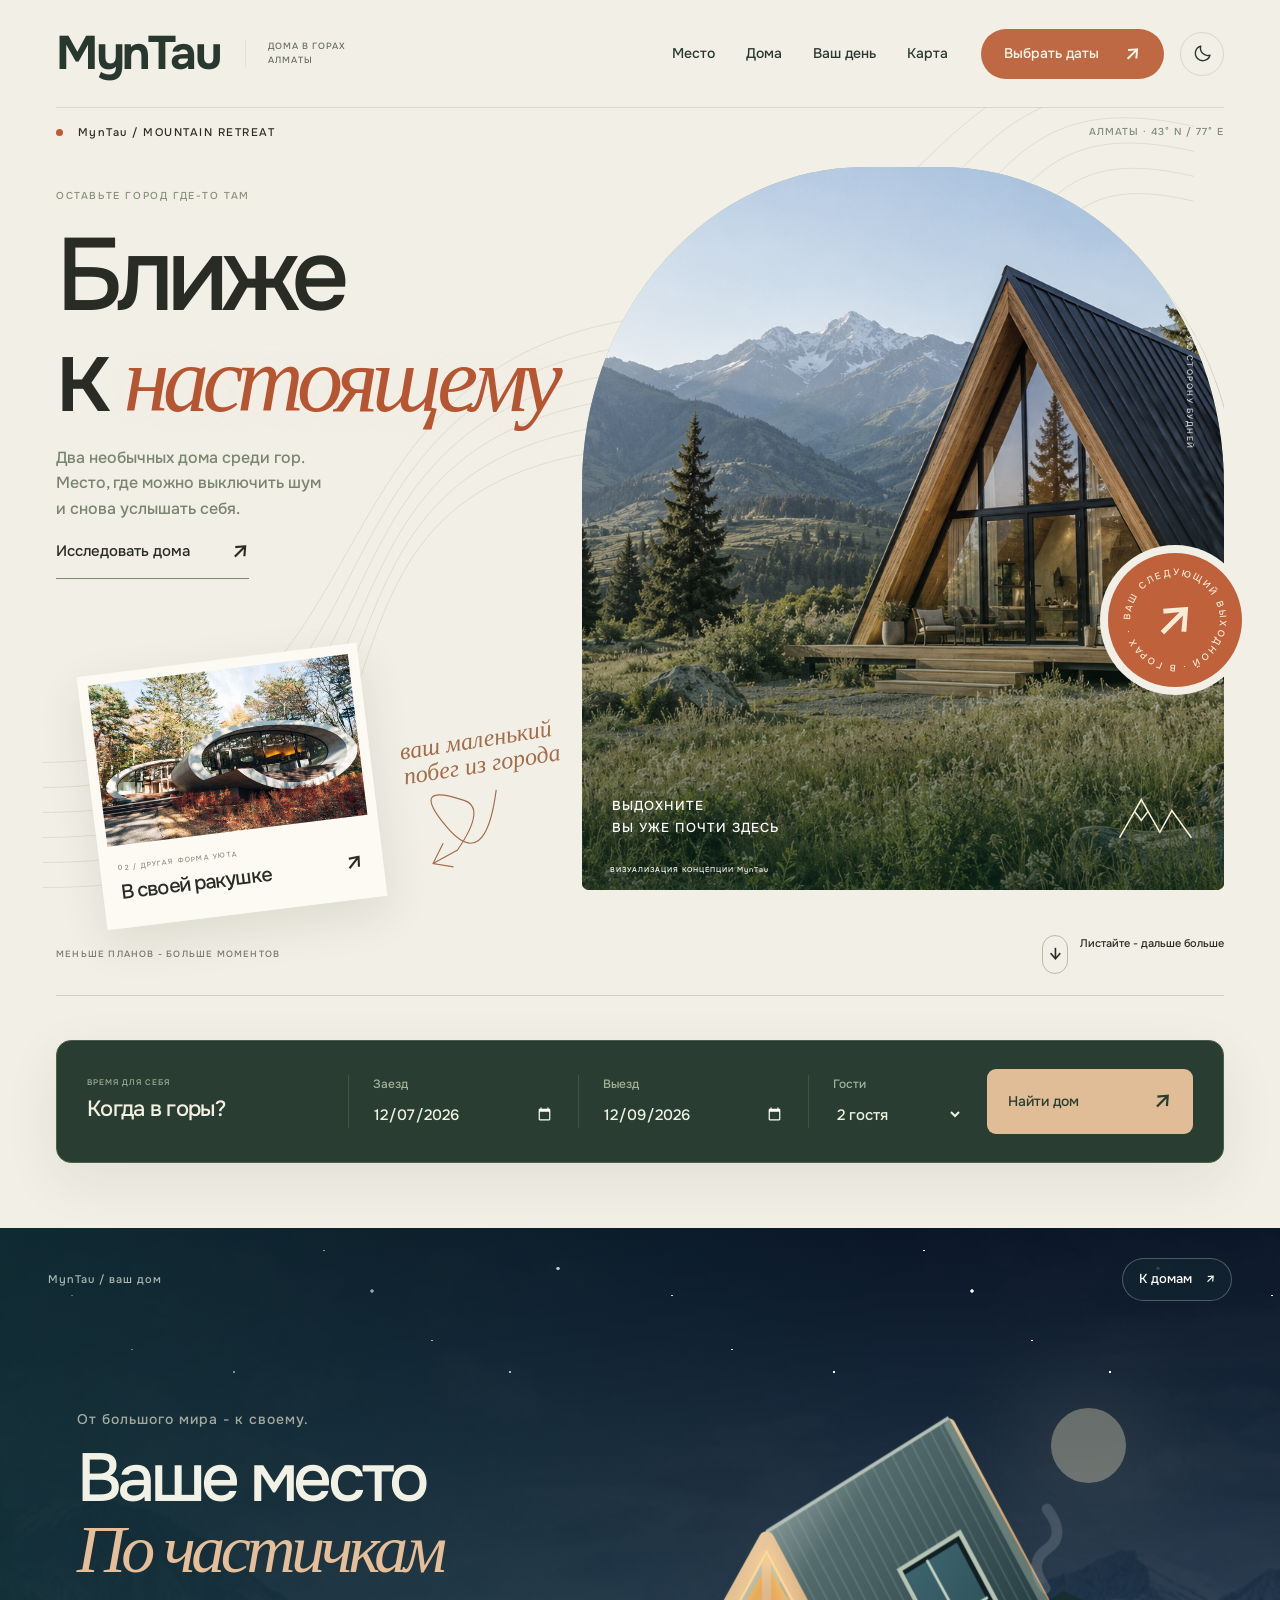
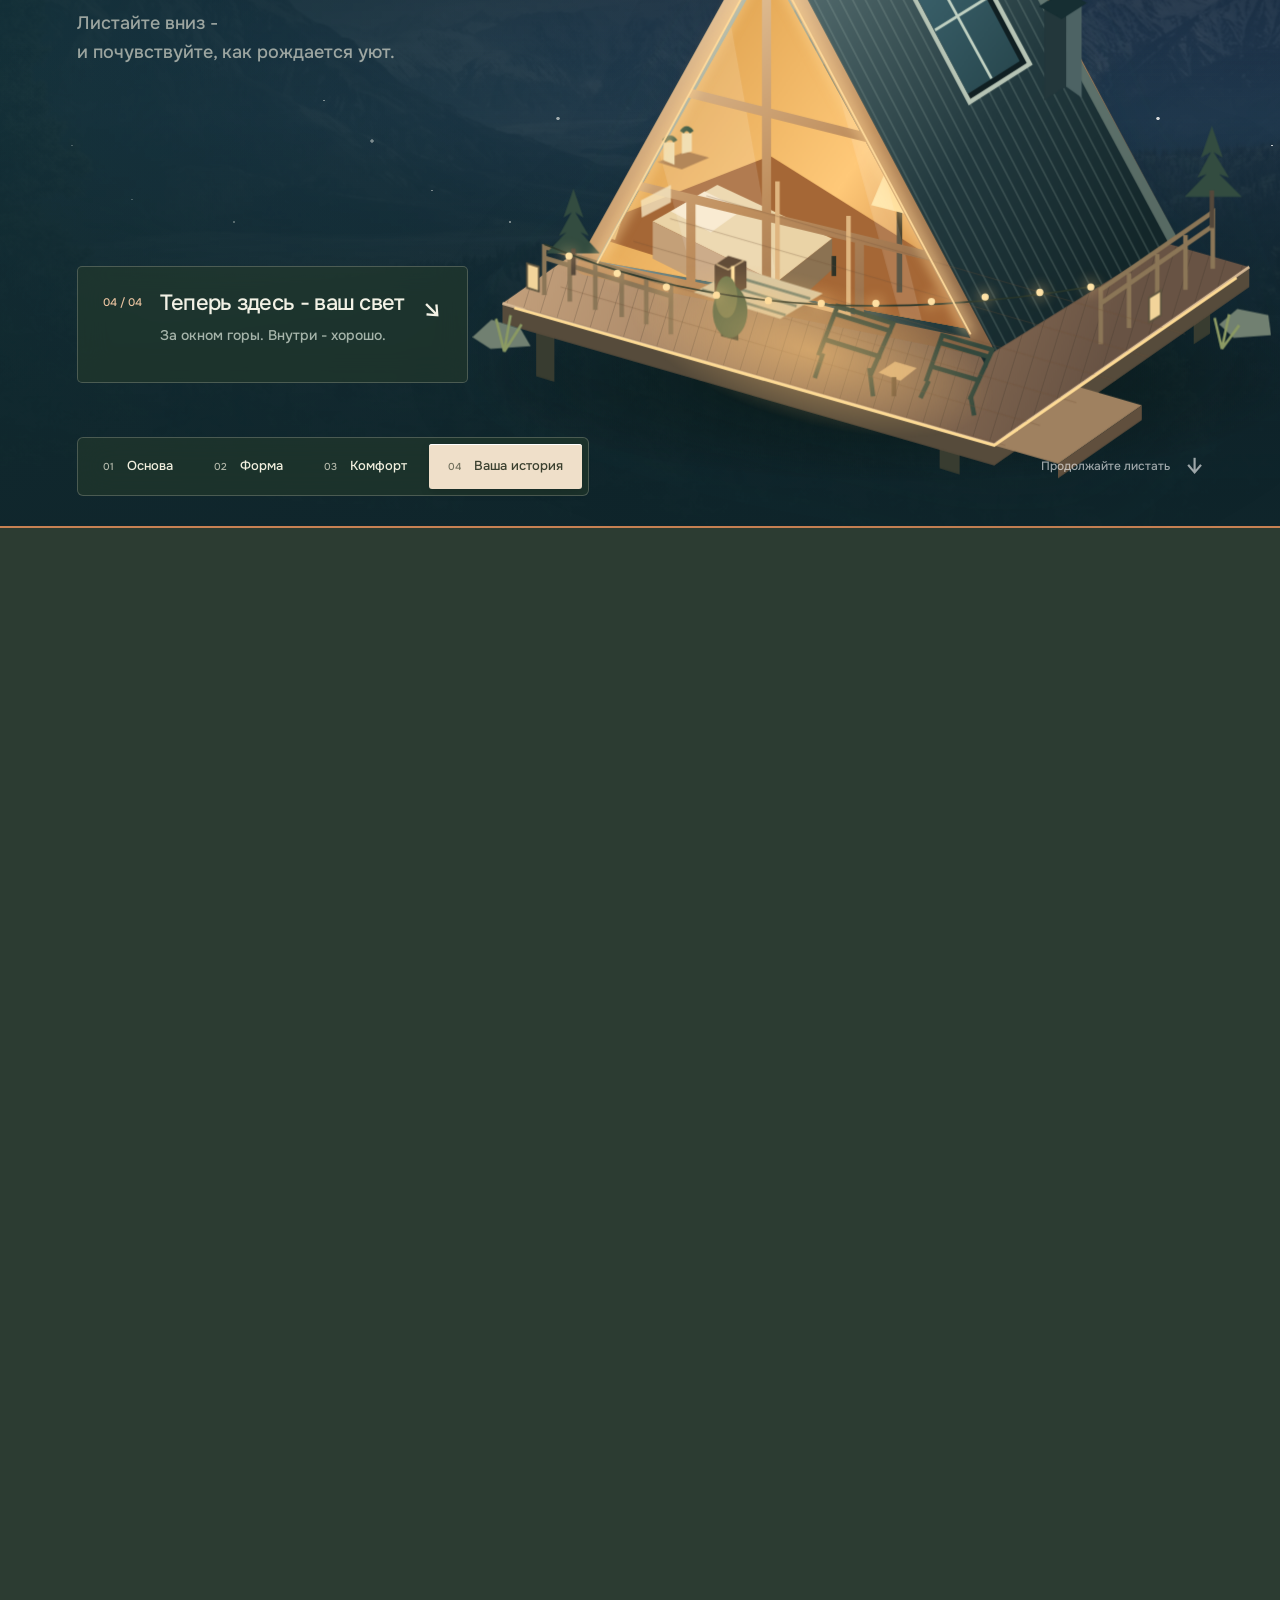
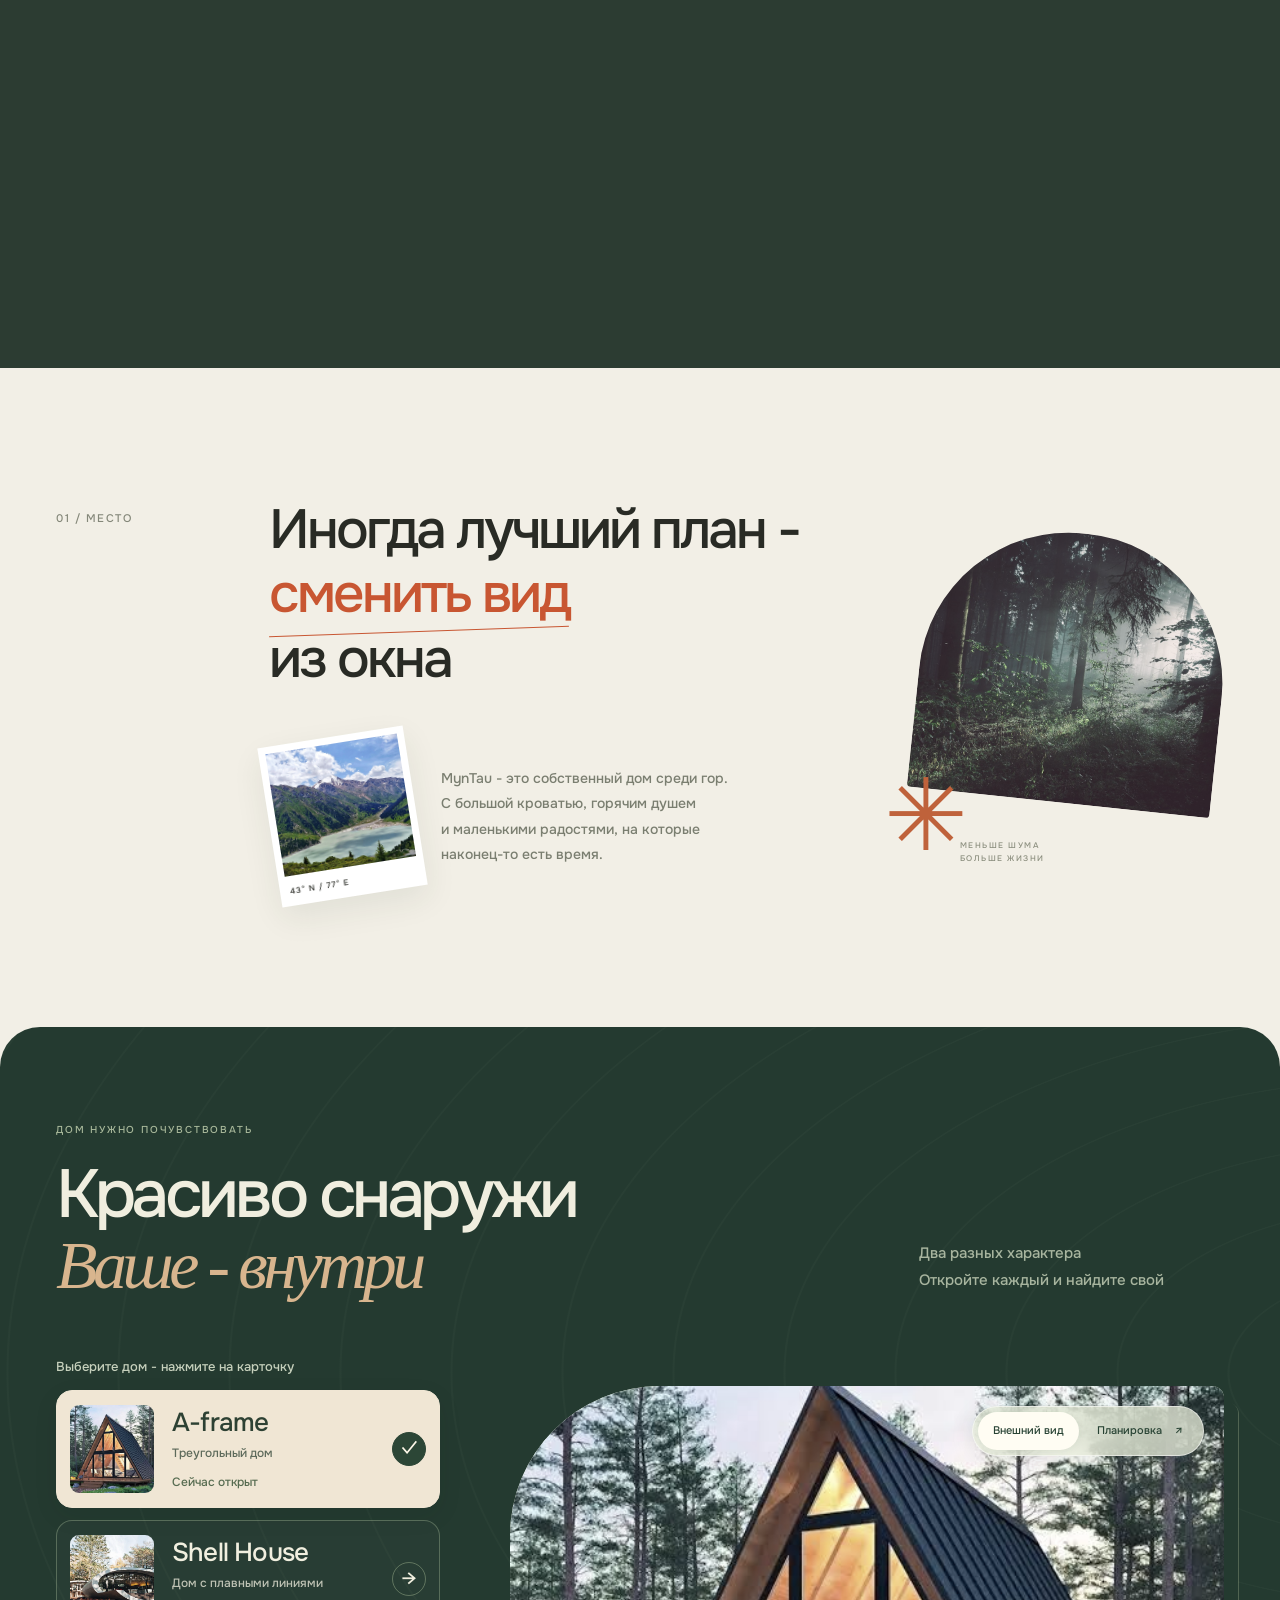
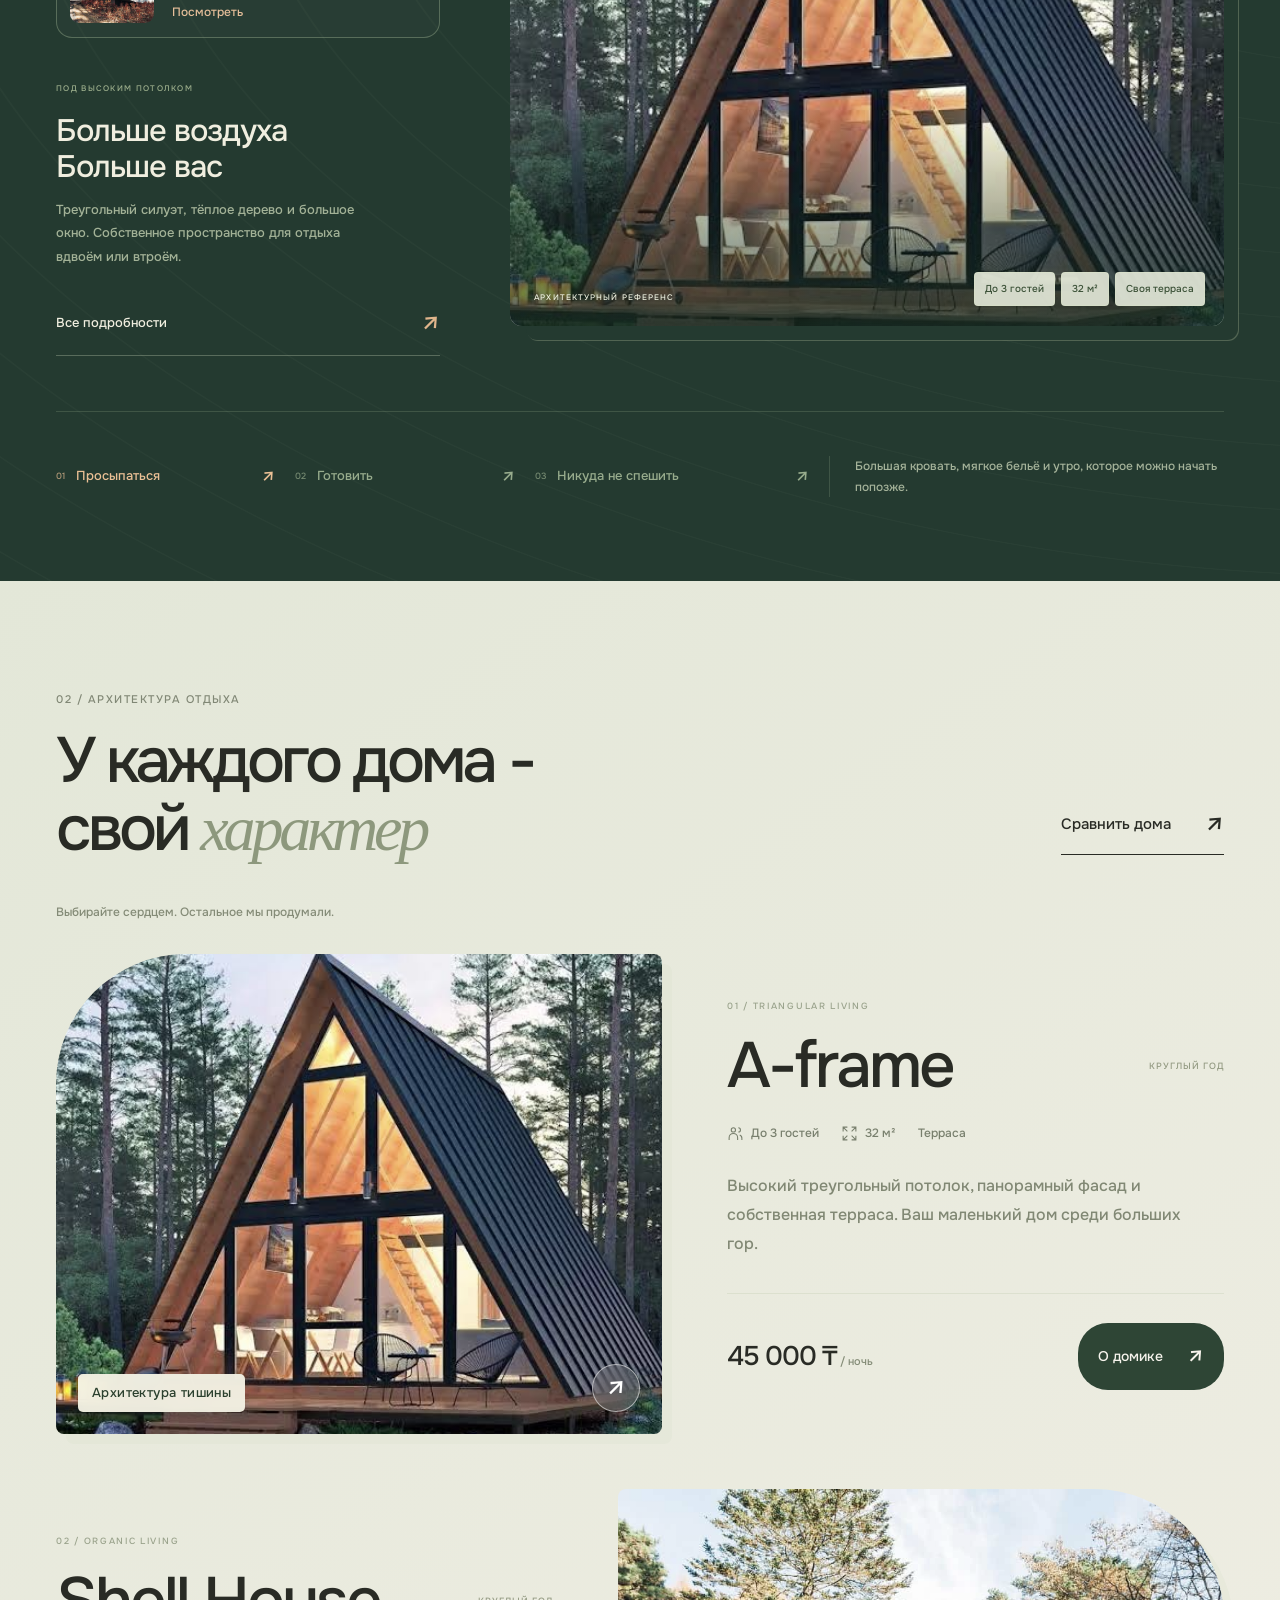
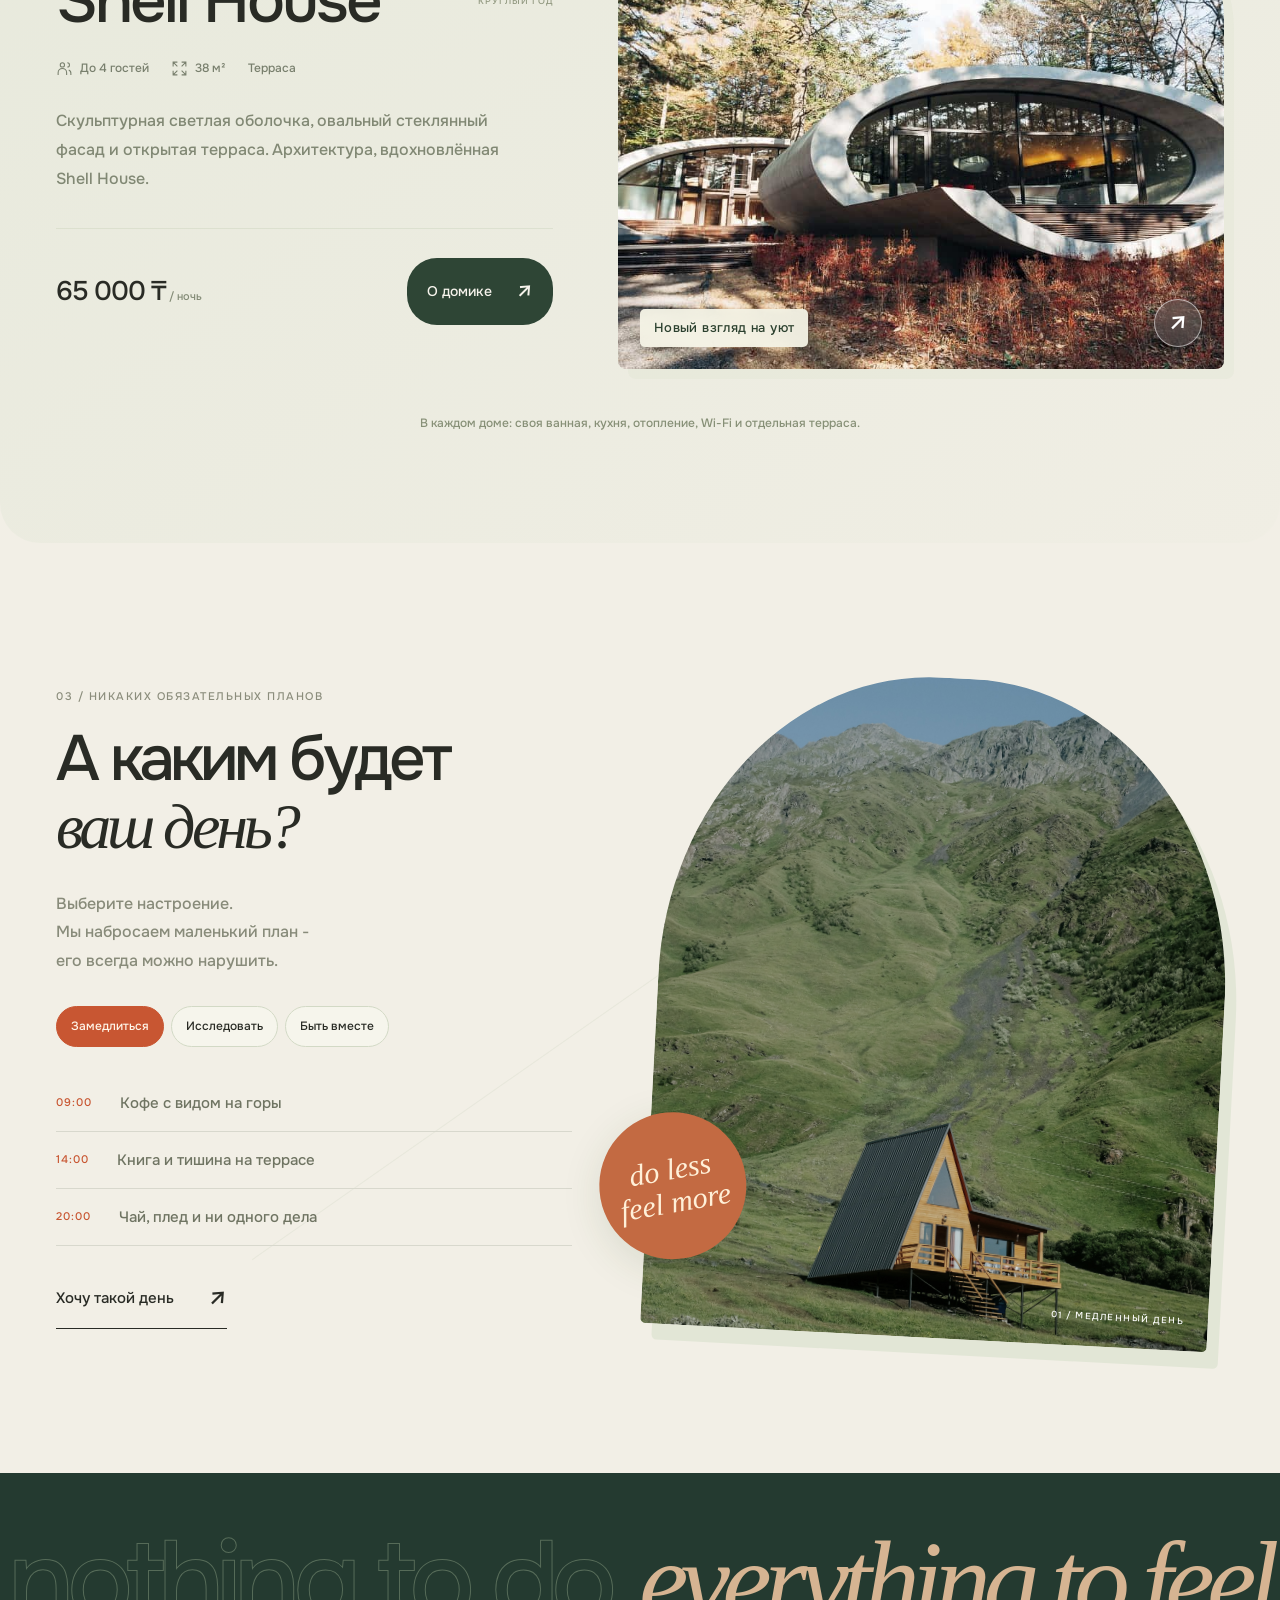
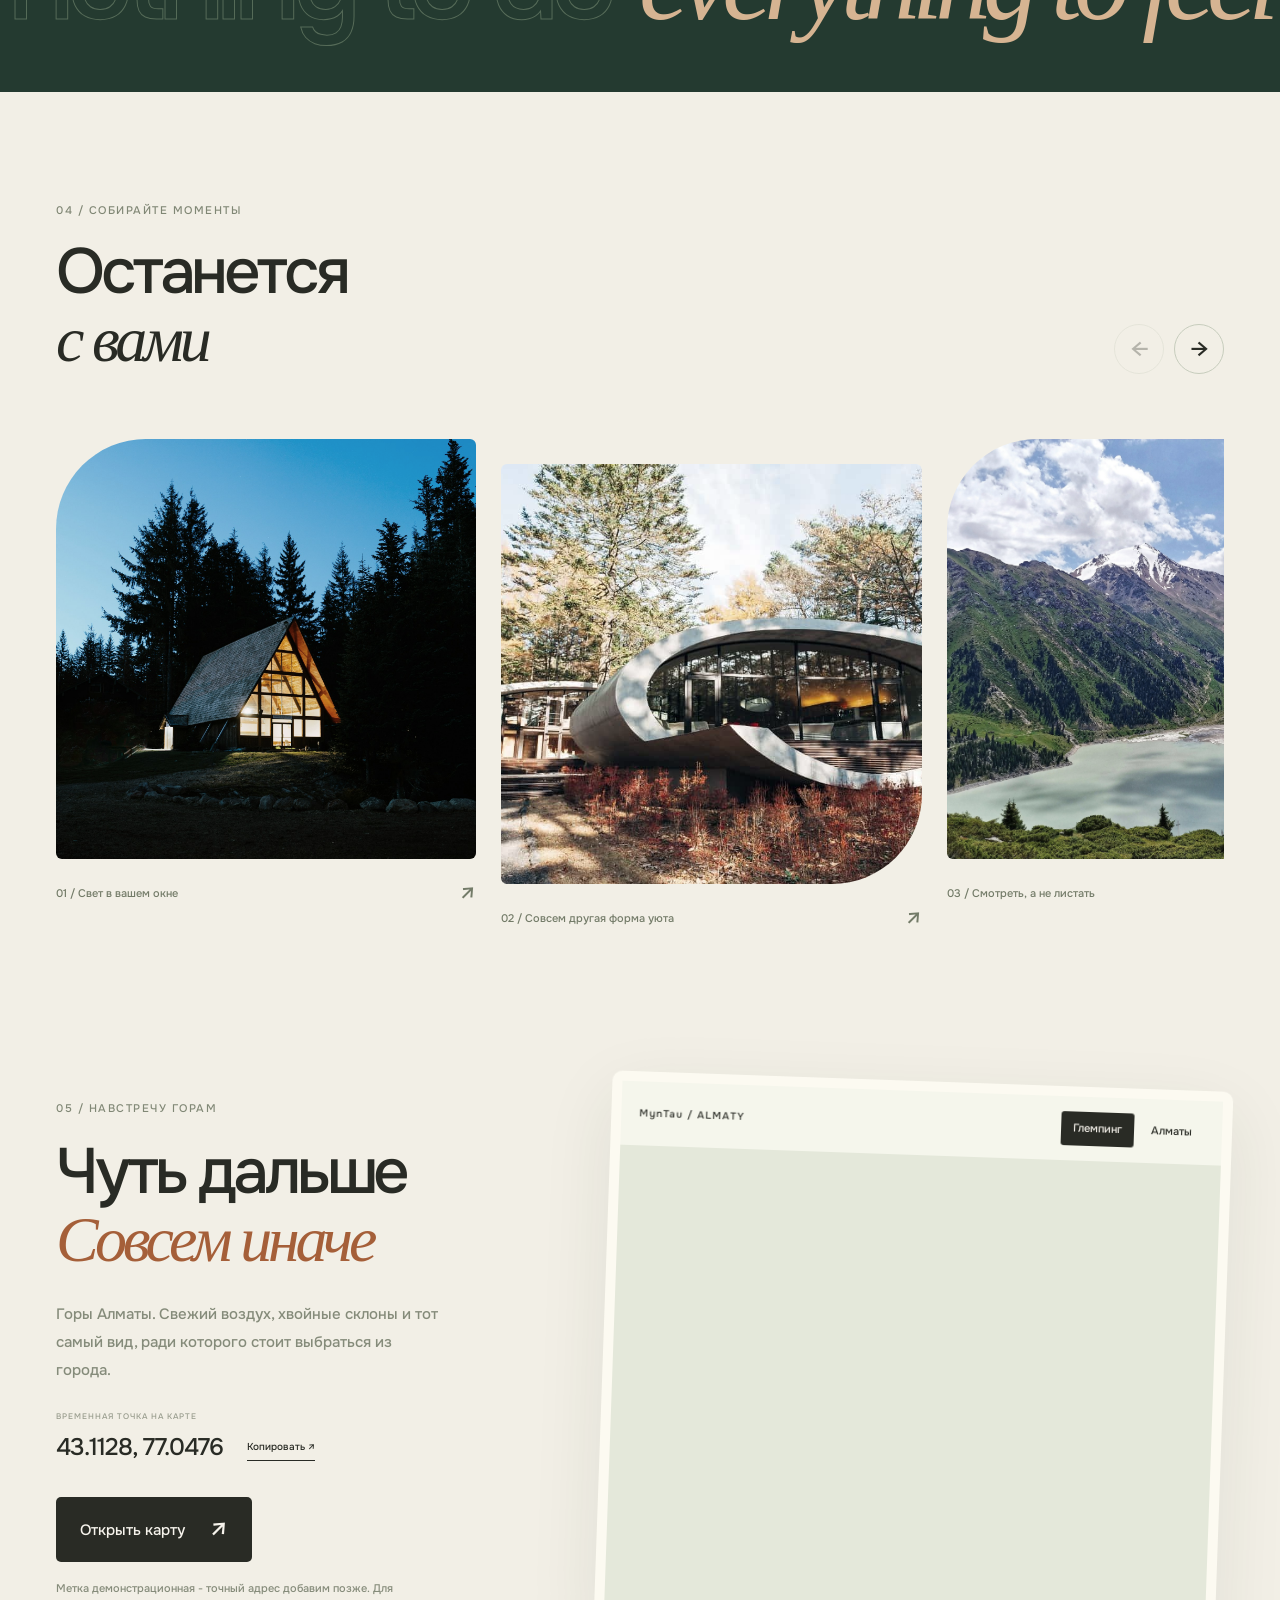
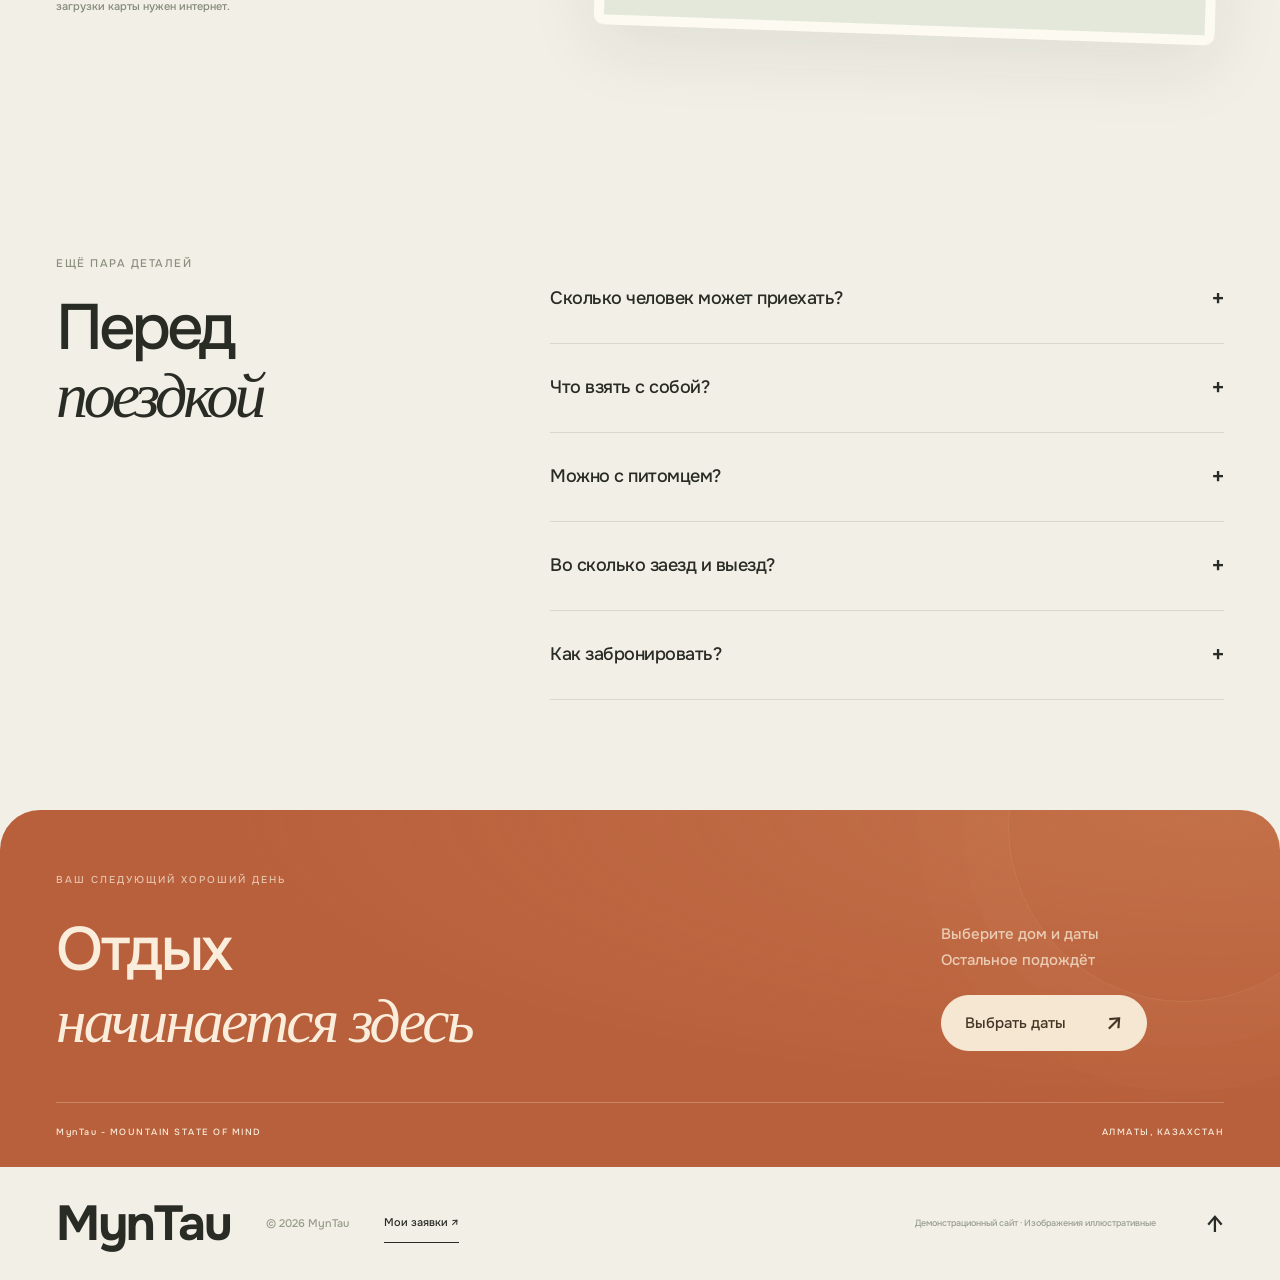
==== commit 4c616b56: "Add files via upload" ====
--- a/index.html
+++ b/index.html
@@ -1,12 +1,12 @@
 <!doctype html>
-<html lang="ru"><head><meta charset="UTF-8"><script src="./static-data.js" defer></script><script src="./static-booking.js" defer></script><script src="./theme.js?v=2"></script><meta name="viewport" content="width=device-width,initial-scale=1"><meta name="theme-color" content="#f5f2e9"><meta name="description" content="MynTau - два необычных дома в горах Алматы. Выберите дом, соберите свой день и запланируйте поездку."><title>MynTau - здесь можно просто быть</title><link rel="icon" href="./favicon.svg"><link rel="preload" href="./assets/onest-1.ttf" as="font" type="font/ttf" crossorigin><link rel="preload" href="./assets/retreat-editorial.png" as="image"><link rel="stylesheet" href="./edition.css?v=1"><script src="./edition.js?v=1" defer></script><script src="./app.js?v=8" defer></script><script src="./assembly.js" defer></script><script src="./location-config.js" defer></script><script src="./map.js?v=2" defer></script><link rel="stylesheet" href="./layers.css?v=1"><script src="./layers.js?v=1" defer></script><link rel="stylesheet" href="./theme.css?v=1"><link rel="stylesheet" href="./header.css?v=1"></head>
+<html lang="ru"><head><meta charset="UTF-8"><script src="./static-data.js" defer></script><script src="./static-booking.js" defer></script><script src="./theme.js?v=4"></script><meta name="viewport" content="width=device-width,initial-scale=1"><meta name="theme-color" content="#f5f2e9"><meta name="description" content="MynTau - два необычных дома в горах Алматы. Выберите дом, соберите свой день и запланируйте поездку."><title>MynTau - здесь можно просто быть</title><link rel="icon" href="./favicon.svg"><link rel="preload" href="./assets/onest-1.ttf" as="font" type="font/ttf" crossorigin><link rel="preload" href="./assets/retreat-editorial.png" as="image"><link rel="stylesheet" href="./edition.css?v=1"><script src="./edition.js?v=1" defer></script><script src="./app.js?v=11" defer></script><script src="./assembly.js" defer></script><script src="./location-config.js" defer></script><script src="./map.js?v=2" defer></script><link rel="stylesheet" href="./layers.css?v=1"><script src="./layers.js?v=2" defer></script><link rel="stylesheet" href="./theme.css?v=1"><link rel="stylesheet" href="./header.css?v=2"><link rel="stylesheet" href="./mobile.css?v=2"><link rel="stylesheet" href="./house-picker.css?v=1"><link rel="stylesheet" href="./mobile-simple.css?v=2"><script src="./mobile-simple.js?v=1" defer></script></head>
 <body class="edition"><div class="page-progress" aria-hidden="true"></div><a class="skip-link" href="#cabins">Перейти к домикам</a>
 <header class="header site-header" id="top"><div class="site-header-inner"><a class="brand" href="./#top" aria-label="MynTau - на главную">MynTau</a><span class="brand-note">ДОМА В ГОРАХ<br>АЛМАТЫ</span><nav class="nav" aria-label="Главная навигация"><a href="./#about">Место</a><a href="./#cabins">Дома</a><a href="./#moments">Ваш день</a><a href="./#location">Карта</a></nav><div class="header-actions"><a class="header-book" href="#booking">Выбрать даты <span>↗</span></a><button class="theme-toggle" type="button" aria-label="Включить тёмную тему" aria-pressed="false" title="Сменить тему"><svg class="theme-moon" viewBox="0 0 24 24" fill="none" aria-hidden="true"><path d="M20.5 14A8.5 8.5 0 0 1 10 3.5 8.5 8.5 0 1 0 20.5 14Z" stroke="currentColor" stroke-width="1.6" stroke-linejoin="round"/></svg><svg class="theme-sun" viewBox="0 0 24 24" fill="none" aria-hidden="true"><circle cx="12" cy="12" r="4" stroke="currentColor" stroke-width="1.6"/><path d="M12 2v2m0 16v2M2 12h2m16 0h2M5 5l1.4 1.4m11.2 11.2L19 19M5 19l1.4-1.4M17.6 6.4 19 5" stroke="currentColor" stroke-width="1.6" stroke-linecap="round"/></svg></button><button class="menu-toggle" aria-label="Открыть меню" aria-expanded="false">☰</button></div></div></header>
 <main>
 <section class="hero layered-hero wrap" aria-labelledby="hero-title">
 <svg class="terrain-lines" viewBox="0 0 1400 950" fill="none" aria-hidden="true"><g stroke="currentColor"><path d="M20 900C600 900 210 390 770 370S1110 0 1410 80"/><path d="M20 870C570 870 230 370 760 340S1100-30 1410 50"/><path d="M20 840C540 840 250 350 750 310S1090-60 1410 20"/><path d="M20 810C510 810 270 330 740 280S1080-90 1410-10"/><path d="M20 780C480 780 290 310 730 250S1070-120 1410-40"/><path d="M20 750C450 750 310 290 720 220S1060-150 1410-70"/></g></svg>
 <div class="hero-top"><span class="label"><i></i> MynTau / MOUNTAIN RETREAT</span><span class="hero-edition">АЛМАТЫ · 43° N / 77° E</span></div>
-<div class="layer-copy"><span class="layer-kicker">ОСТАВЬТЕ ГОРОД ГДЕ-ТО ТАМ</span><h1 id="hero-title">Ближе<br>к <em>настоящему</em></h1><p>Два необычных дома среди гор.<br>Место, где можно выключить шум<br>и снова услышать себя.</p><a class="layer-main-link" href="#architecture">Исследовать дома <span>↗</span></a></div>
+<span class="hero-location">ГЛЕМПИНГ В ГОРАХ АЛМАТЫ</span><div class="layer-copy"><span class="layer-kicker">ОСТАВЬТЕ ГОРОД ГДЕ-ТО ТАМ</span><h1 id="hero-title">Ближе<br>к <em>настоящему</em></h1><p><span class="hero-desktop-intro">Два необычных дома среди гор.<br>Место, где можно выключить шум<br>и снова услышать себя.</span><span class="hero-mobile-intro">Своя терраса, большие горы<br>и целые выходные для себя</span></p><a class="layer-main-link" href="#architecture">Исследовать дома <span>↗</span></a></div>
 <div class="hero-picture layer-landscape"><img src="./assets/retreat-editorial.png" alt="Визуализация MynTau: домики на солнечном горном склоне" fetchpriority="high"><span class="layer-image-index">01 / ПО ДРУГУЮ СТОРОНУ БУДНЕЙ</span><span class="image-note">ВИЗУАЛИЗАЦИЯ КОНЦЕПЦИИ MynTau</span><div class="landscape-caption"><span>ВЫДОХНИТЕ<br>ВЫ УЖЕ ПОЧТИ ЗДЕСЬ</span><svg viewBox="0 0 70 45" fill="none" aria-hidden="true"><path d="m2 42 20-35 17 30 11-20 18 25M16 18l6 8 6-8" stroke="currentColor" stroke-width="1.4"/></svg></div></div>
 <a class="layer-postcard" href="./cabins/shell.html"><img src="./assets/shell-reference.png" alt="Овальная архитектура Shell House"><span><small>02 / ДРУГАЯ ФОРМА УЮТА</small><strong>В своей ракушке</strong><b>↗</b></span></a>
 <span class="handwritten" aria-hidden="true">ваш маленький<br>побег из города <svg viewBox="0 0 120 80"><path d="M5 5q100-15 60 45T28 40q0-30 60-10l24 24m-27-5 27 5-3-25" fill="none" stroke="currentColor" stroke-width="1.4"/></svg></span>
@@ -17,7 +17,7 @@
 <section class="build-journey" id="build" aria-labelledby="build-title">
 <div class="build-stage">
 <div class="build-world" aria-hidden="true"><img class="build-mountains" src="./assets/mountains.jpg" alt="" loading="lazy"><div class="build-sunset"></div><div class="build-night"></div><div class="build-stars"></div><div class="build-orb"></div><div class="build-haze"></div></div>
-<div class="build-top"><span class="build-brand">MynTau / experience</span><a href="#cabins" class="skip-experience">Сразу к домикам <span>↗</span></a></div>
+<div class="build-top"><span class="build-brand">MynTau / ваш дом</span><a href="#cabins" class="skip-experience">К домам <span aria-hidden="true">↗</span></a></div>
 <div class="build-copy"><span class="eyebrow">От большого мира - к своему.</span><h2 id="build-title">Ваше место<br><span>По частичкам</span></h2><p>Листайте вниз -<br>и почувствуйте, как рождается уют.</p></div>
 <div class="cabin-assembly" role="img" aria-label="Объёмный А-фрейм собирается из террасы, каркаса, крыши и стеклянного фасада. В готовом домике загорается тёплый свет.">
 <svg class="cabin-model" viewBox="0 0 1040 820" fill="none" xmlns="http://www.w3.org/2000/svg" aria-hidden="true">
@@ -82,15 +82,15 @@
 </div>
 </section>
 <section class="manifesto wrap section" id="about"><span class="label section-index">01 / МЕСТО</span><div class="manifesto-content"><h2>Иногда лучший план -<br><span>сменить вид</span><br>из окна</h2><div class="manifesto-bottom"><div class="mini-scene"><img src="./assets/almaty.jpg" alt="Озеро среди гор Алматы" loading="lazy"><span>43° N / 77° E</span></div><p>MynTau - это собственный дом среди гор.<br>С большой кроватью, горячим душем<br>и маленькими радостями, на которые<br>наконец-то есть время.</p></div></div><div class="manifesto-side"><img class="manifesto-forest" src="./assets/forest.jpg" alt="Свет среди деревьев" loading="lazy"><span class="outline-sun" aria-hidden="true">✳</span><span>МЕНЬШЕ ШУМА<br>БОЛЬШЕ ЖИЗНИ</span></div></section>
-<section class="architecture-lab" id="architecture" aria-labelledby="lab-heading"><div class="wrap"><div class="lab-heading"><span class="label">ДОМ НУЖНО ПОЧУВСТВОВАТЬ</span><h2 id="lab-heading">Красиво снаружи<br><em>Ваше - внутри</em></h2><p>Познакомьтесь с архитектурой,<br>загляните в планировку<br>и найдите свой характер.</p></div><div class="lab-layout"><div class="lab-controls"><div class="lab-house-tabs" role="group" aria-label="Дом для обзора"><button class="active" data-lab-house="aframe" aria-pressed="true"><small>01</small><span>A-frame<em>Тёплая геометрия</em></span><b>↗</b></button><button data-lab-house="shell" aria-pressed="false"><small>02</small><span>Shell House<em>Плавные линии</em></span><b>↗</b></button></div><div class="lab-description" aria-live="polite"><span class="lab-caption">ПОД ВЫСОКИМ ПОТОЛКОМ</span><h3>Больше воздуха<br>Больше вас</h3><p>Треугольный силуэт, тёплое дерево и большое окно. Собственное пространство для отдыха вдвоём или втроём.</p></div><a id="lab-house-link" class="lab-house-link" href="./cabins/a-frame.html">Все подробности <span>↗</span></a></div><div class="lab-stage"><div class="lab-view-tabs" role="group" aria-label="Режим обзора"><button class="active" data-lab-view="outside" aria-pressed="true">Внешний вид</button><button data-lab-view="plan" aria-pressed="false">Планировка <span>↗</span></button></div><div class="lab-exterior"><img id="lab-exterior-image" src="./assets/aframe-reference.png" alt="Внешний вид A-frame" loading="lazy"><span class="lab-photo-note">АРХИТЕКТУРНЫЙ РЕФЕРЕНС</span></div><div class="lab-plan" data-lab-plan="aframe" hidden><div class="plan-drawing"><svg viewBox="0 0 580 420" role="img" aria-label="Схематичная планировка: кровать, мини-кухня, ванная и терраса"><defs><pattern id="lab-a-frame-planks" width="18" height="18" patternUnits="userSpaceOnUse"><path d="M0 0V18" stroke="#d9dfcd" stroke-width="1"/></pattern></defs><rect x="45" y="30" width="490" height="355" rx="8" fill="#e8eddc" stroke="#96a783" stroke-width="3"/><rect x="65" y="49" width="450" height="272" rx="2" fill="#fafbf6" stroke="#536b4e" stroke-width="5"/><path d="M65 321h450" stroke="#acc6c2" stroke-width="7"/><rect x="185" y="83" width="137" height="166" rx="8" fill="#e4dfcc" stroke="#9da38d" stroke-width="2"/><path d="M185 127h137" stroke="#a3aa94"/><rect x="196" y="94" width="50" height="28" rx="7" fill="#fff"/><rect x="256" y="94" width="52" height="28" rx="7" fill="#fff"/><path d="M185 219h137" stroke="#9ea98a" stroke-width="7"/><rect x="383" y="80" width="90" height="93" rx="6" fill="#dbe5db" stroke="#8fa28b"/><circle cx="429" cy="117" r="17" stroke="#8fa28b" fill="#f4f7f0"/><path d="M382 185h101v33H382Z" fill="#cbd7b9" stroke="#8fa28b"/><circle cx="403" cy="201" r="8" stroke="#8fa28b"/><circle cx="426" cy="201" r="8" stroke="#8fa28b"/><circle cx="422" cy="264" r="27" fill="#dccaa4" stroke="#9da38d"/><text x="253" y="280" text-anchor="middle">Спальная зона</text><text x="429" y="154" text-anchor="middle" font-size="12">Ванная</text><text x="290" y="360" text-anchor="middle">ТЕРРАСА</text><path d="M120 318v-32m337 32v-24" stroke="#678271" stroke-width="3"/></svg><span>Концептуальная схема · без масштаба</span></div></div><div class="lab-plan" data-lab-plan="shell" hidden><div class="plan-drawing"><svg viewBox="0 0 580 420" role="img" aria-label="Схематичная планировка: кровать, диван, мини-кухня, ванная и терраса"><defs><pattern id="lab-shell-planks" width="18" height="18" patternUnits="userSpaceOnUse"><path d="M0 0V18" stroke="#d9dfcd" stroke-width="1"/></pattern></defs><rect x="45" y="30" width="490" height="355" rx="130" fill="#e8eddc" stroke="#96a783" stroke-width="3"/><rect x="65" y="49" width="450" height="272" rx="95" fill="#fafbf6" stroke="#536b4e" stroke-width="5"/><path d="M65 321h450" stroke="#acc6c2" stroke-width="7"/><rect x="185" y="83" width="137" height="166" rx="8" fill="#e4dfcc" stroke="#9da38d" stroke-width="2"/><path d="M185 127h137" stroke="#a3aa94"/><rect x="196" y="94" width="50" height="28" rx="7" fill="#fff"/><rect x="256" y="94" width="52" height="28" rx="7" fill="#fff"/><path d="M185 219h137" stroke="#9ea98a" stroke-width="7"/><rect x="383" y="80" width="90" height="93" rx="6" fill="#dbe5db" stroke="#8fa28b"/><circle cx="429" cy="117" r="17" stroke="#8fa28b" fill="#f4f7f0"/><path d="M382 185h101v33H382Z" fill="#cbd7b9" stroke="#8fa28b"/><circle cx="403" cy="201" r="8" stroke="#8fa28b"/><circle cx="426" cy="201" r="8" stroke="#8fa28b"/><rect x="372" y="250" width="111" height="48" rx="9" fill="#c4cba7" stroke="#83956d"/><path d="M410 250v48m36-48v48" stroke="#83956d"/><text x="253" y="280" text-anchor="middle">Спальная зона</text><text x="429" y="154" text-anchor="middle" font-size="12">Ванная</text><text x="290" y="360" text-anchor="middle">ТЕРРАСА</text><path d="M120 318v-32m337 32v-24" stroke="#678271" stroke-width="3"/></svg><span>Концептуальная схема · без масштаба</span></div></div><div class="lab-spec"><span id="lab-capacity">До 3 гостей</span><span id="lab-area">32 м²</span><span>Своя терраса</span></div></div></div><div class="lab-zones" role="group" aria-label="Исследовать удобства"><button class="active" data-lab-zone="sleep" aria-pressed="true"><span>01</span> Просыпаться <b>↗</b></button><button data-lab-zone="cook" aria-pressed="false"><span>02</span> Готовить <b>↗</b></button><button data-lab-zone="terrace" aria-pressed="false"><span>03</span> Никуда не спешить <b>↗</b></button><p id="lab-zone-copy" aria-live="polite">Большая кровать, мягкое бельё и утро, которое можно начать попозже.</p></div></div></section>
-<section class="stays section" id="cabins"><div class="wrap"><div class="section-heading"><div><span class="label">02 / АРХИТЕКТУРА ОТДЫХА</span><h2>У каждого дома -<br>свой <em>характер</em></h2></div><button class="compare-trigger text-link" type="button">Сравнить дома <span>↗</span></button></div><div class="cabins-toolbar"><div class="filter-tabs" role="group" aria-label="Фильтр домиков"><button class="filter active" data-filter="all" aria-pressed="true">Оба дома <sup>02</sup></button><button class="filter" data-filter="aframe" aria-pressed="false">A-frame</button><button class="filter" data-filter="shell" aria-pressed="false">Shell House</button></div><p id="availability-note">Выбирайте сердцем. Остальное мы продумали.</p></div><div id="cabin-grid" class="cabin-grid"></div><div id="empty-state" class="empty-state" hidden>На эти даты нет подходящего дома. Попробуйте другие даты или число гостей.</div><button id="reset-search" class="text-link" hidden>Сбросить даты ↗</button><p class="included-note">В каждом доме: своя ванная, кухня, отопление, Wi-Fi и отдельная терраса.</p></div></section>
+<section class="architecture-lab" id="architecture" aria-labelledby="lab-heading"><div class="wrap"><div class="lab-heading"><span class="label">ДОМ НУЖНО ПОЧУВСТВОВАТЬ</span><h2 id="lab-heading">Красиво снаружи<br><em>Ваше - внутри</em></h2><p>Два разных характера<br>Откройте каждый и найдите свой</p></div><div class="lab-layout"><div class="lab-controls"><p class="mobile-control-hint">Выберите дом - нажмите на карточку</p><div class="lab-house-tabs" role="group" aria-label="Выберите дом для просмотра"><button type="button" class="house-choice active" data-lab-house="aframe" aria-pressed="true" aria-controls="lab-exterior-image"><img src="./assets/aframe-reference.png" alt="" loading="lazy"><span class="house-choice-copy"><strong>A-frame</strong><em>Треугольный дом</em><span class="house-choice-state">Сейчас открыт</span></span><span class="house-choice-arrow" aria-hidden="true">✓</span></button><button type="button" class="house-choice" data-lab-house="shell" aria-pressed="false" aria-controls="lab-exterior-image"><img src="./assets/shell-reference.png" alt="" loading="lazy"><span class="house-choice-copy"><strong>Shell House</strong><em>Дом с плавными линиями</em><span class="house-choice-state">Посмотреть</span></span><span class="house-choice-arrow" aria-hidden="true">→</span></button></div><div class="lab-description" aria-live="polite"><span class="lab-caption">ПОД ВЫСОКИМ ПОТОЛКОМ</span><h3>Больше воздуха<br>Больше вас</h3><p>Треугольный силуэт, тёплое дерево и большое окно. Собственное пространство для отдыха вдвоём или втроём.</p></div><a id="lab-house-link" class="lab-house-link" href="./cabins/a-frame.html">Все подробности <span>↗</span></a></div><div class="lab-stage"><div class="lab-view-tabs" role="group" aria-label="Режим обзора"><button class="active" data-lab-view="outside" aria-pressed="true">Внешний вид</button><button data-lab-view="plan" aria-pressed="false">Планировка <span>↗</span></button></div><div class="lab-exterior"><img id="lab-exterior-image" src="./assets/aframe-reference.png" alt="Внешний вид A-frame" loading="lazy"><span class="lab-photo-note">АРХИТЕКТУРНЫЙ РЕФЕРЕНС</span></div><div class="lab-plan" data-lab-plan="aframe" hidden><div class="plan-drawing"><svg viewBox="0 0 580 420" role="img" aria-label="Схематичная планировка: кровать, мини-кухня, ванная и терраса"><defs><pattern id="lab-a-frame-planks" width="18" height="18" patternUnits="userSpaceOnUse"><path d="M0 0V18" stroke="#d9dfcd" stroke-width="1"/></pattern></defs><rect x="45" y="30" width="490" height="355" rx="8" fill="#e8eddc" stroke="#96a783" stroke-width="3"/><rect x="65" y="49" width="450" height="272" rx="2" fill="#fafbf6" stroke="#536b4e" stroke-width="5"/><path d="M65 321h450" stroke="#acc6c2" stroke-width="7"/><rect x="185" y="83" width="137" height="166" rx="8" fill="#e4dfcc" stroke="#9da38d" stroke-width="2"/><path d="M185 127h137" stroke="#a3aa94"/><rect x="196" y="94" width="50" height="28" rx="7" fill="#fff"/><rect x="256" y="94" width="52" height="28" rx="7" fill="#fff"/><path d="M185 219h137" stroke="#9ea98a" stroke-width="7"/><rect x="383" y="80" width="90" height="93" rx="6" fill="#dbe5db" stroke="#8fa28b"/><circle cx="429" cy="117" r="17" stroke="#8fa28b" fill="#f4f7f0"/><path d="M382 185h101v33H382Z" fill="#cbd7b9" stroke="#8fa28b"/><circle cx="403" cy="201" r="8" stroke="#8fa28b"/><circle cx="426" cy="201" r="8" stroke="#8fa28b"/><circle cx="422" cy="264" r="27" fill="#dccaa4" stroke="#9da38d"/><text x="253" y="280" text-anchor="middle">Спальная зона</text><text x="429" y="154" text-anchor="middle" font-size="12">Ванная</text><text x="290" y="360" text-anchor="middle">ТЕРРАСА</text><path d="M120 318v-32m337 32v-24" stroke="#678271" stroke-width="3"/></svg><span>Концептуальная схема · без масштаба</span></div></div><div class="lab-plan" data-lab-plan="shell" hidden><div class="plan-drawing"><svg viewBox="0 0 580 420" role="img" aria-label="Схематичная планировка: кровать, диван, мини-кухня, ванная и терраса"><defs><pattern id="lab-shell-planks" width="18" height="18" patternUnits="userSpaceOnUse"><path d="M0 0V18" stroke="#d9dfcd" stroke-width="1"/></pattern></defs><rect x="45" y="30" width="490" height="355" rx="130" fill="#e8eddc" stroke="#96a783" stroke-width="3"/><rect x="65" y="49" width="450" height="272" rx="95" fill="#fafbf6" stroke="#536b4e" stroke-width="5"/><path d="M65 321h450" stroke="#acc6c2" stroke-width="7"/><rect x="185" y="83" width="137" height="166" rx="8" fill="#e4dfcc" stroke="#9da38d" stroke-width="2"/><path d="M185 127h137" stroke="#a3aa94"/><rect x="196" y="94" width="50" height="28" rx="7" fill="#fff"/><rect x="256" y="94" width="52" height="28" rx="7" fill="#fff"/><path d="M185 219h137" stroke="#9ea98a" stroke-width="7"/><rect x="383" y="80" width="90" height="93" rx="6" fill="#dbe5db" stroke="#8fa28b"/><circle cx="429" cy="117" r="17" stroke="#8fa28b" fill="#f4f7f0"/><path d="M382 185h101v33H382Z" fill="#cbd7b9" stroke="#8fa28b"/><circle cx="403" cy="201" r="8" stroke="#8fa28b"/><circle cx="426" cy="201" r="8" stroke="#8fa28b"/><rect x="372" y="250" width="111" height="48" rx="9" fill="#c4cba7" stroke="#83956d"/><path d="M410 250v48m36-48v48" stroke="#83956d"/><text x="253" y="280" text-anchor="middle">Спальная зона</text><text x="429" y="154" text-anchor="middle" font-size="12">Ванная</text><text x="290" y="360" text-anchor="middle">ТЕРРАСА</text><path d="M120 318v-32m337 32v-24" stroke="#678271" stroke-width="3"/></svg><span>Концептуальная схема · без масштаба</span></div></div><div class="lab-spec"><span id="lab-capacity">До 3 гостей</span><span id="lab-area">32 м²</span><span>Своя терраса</span></div></div></div><details class="mobile-extras" open><summary>Что есть в доме <span aria-hidden="true">+</span></summary><div class="lab-zones" role="group" aria-label="Исследовать удобства"><p class="mobile-control-hint">Маленькие радости внутри</p><button class="active" aria-controls="lab-zone-copy" data-lab-zone="sleep" aria-pressed="true"><span>01</span> Просыпаться <b>↗</b></button><button aria-controls="lab-zone-copy" data-lab-zone="cook" aria-pressed="false"><span>02</span> Готовить <b>↗</b></button><button aria-controls="lab-zone-copy" data-lab-zone="terrace" aria-pressed="false"><span>03</span> Никуда не спешить <b>↗</b></button><p id="lab-zone-copy" aria-live="polite">Большая кровать, мягкое бельё и утро, которое можно начать попозже.</p></div></details></div></section>
+<section class="stays section" id="cabins"><div class="wrap"><div class="section-heading"><div><span class="label">02 / АРХИТЕКТУРА ОТДЫХА</span><h2>У каждого дома -<br>свой <em>характер</em></h2></div><button class="compare-trigger text-link" type="button">Сравнить дома <span>↗</span></button></div><div class="cabins-toolbar"><p id="availability-note">Выбирайте сердцем. Остальное мы продумали.</p></div><div id="cabin-grid" class="cabin-grid"></div><div id="empty-state" class="empty-state" hidden>На эти даты нет подходящего дома. Попробуйте другие даты или число гостей.</div><button id="reset-search" class="text-link" hidden>Сбросить даты ↗</button><p class="included-note">В каждом доме: своя ванная, кухня, отопление, Wi-Fi и отдельная терраса.</p></div></section>
 <section class="day-builder section wrap" id="moments"><div class="day-builder-heading"><span class="label">03 / НИКАКИХ ОБЯЗАТЕЛЬНЫХ ПЛАНОВ</span><h2>А каким будет<br><em>ваш день?</em></h2><p>Выберите настроение.<br>Мы набросаем маленький план -<br>его всегда можно нарушить.</p><div class="mood-tabs" role="group" aria-label="Настроение вашего дня"><button data-mood="slow" aria-pressed="true" class="active">Замедлиться</button><button data-mood="explore" aria-pressed="false">Исследовать</button><button data-mood="together" aria-pressed="false">Быть вместе</button></div><div class="day-plan" aria-live="polite"><div><span>09:00</span><p>Кофе с видом на горы</p></div><div><span>14:00</span><p>Книга и тишина на террасе</p></div><div><span>20:00</span><p>Чай, плед и ни одного дела</p></div></div><a href="#booking" class="text-link">Хочу такой день <span>↗</span></a></div><div class="day-builder-photo"><img id="mood-image" src="./assets/hero.jpg" alt="Медленное утро с видом на горы" loading="lazy"><span class="mood-sticker" id="mood-sticker">do less<br>feel more</span><span class="day-photo-number" id="mood-number">01 / МЕДЛЕННЫЙ ДЕНЬ</span></div></section>
 
 
 <div class="landscape-divider" aria-hidden="true"><span>nothing to do</span><em>everything to feel</em></div><section class="gallery-section section wrap" id="gallery"><div class="section-heading"><div><span class="label">04 / СОБИРАЙТЕ МОМЕНТЫ</span><h2>Останется<br><em>с вами</em></h2></div><div class="gallery-controls"><button class="gallery-back" aria-label="Прокрутить фотографии назад">←</button><button class="gallery-forward" aria-label="Прокрутить фотографии вперёд">→</button></div></div><div class="filmstrip" tabindex="0" aria-label="Фотографии места"><button data-photo="./assets/cover.jpg" data-caption="Вечер в лесу - иллюстративное фото"><img src="./assets/cover.jpg" alt="Домик с тёплым светом среди деревьев" loading="lazy"><span>01 / Свет в вашем окне <b>↗</b></span></button><button data-photo="./assets/shell-reference.png" data-caption="Shell House - архитектурный референс"><img src="./assets/shell-reference.png" alt="Овальный дом Shell House" loading="lazy"><span>02 / Совсем другая форма уюта <b>↗</b></span></button><button data-photo="./assets/almaty.jpg" data-caption="Природа Алматинских гор"><img src="./assets/almaty.jpg" alt="Большое Алматинское озеро" loading="lazy"><span>03 / Смотреть, а не листать <b>↗</b></span></button><button data-photo="./assets/forest.jpg" data-caption="Лесные прогулки - атмосфера отдыха"><img src="./assets/forest.jpg" alt="Солнечная тропа в лесу" loading="lazy"><span>04 / Ваш маршрут без спешки <b>↗</b></span></button></div></section>
 <section class="map-section section wrap" id="location"><div class="map-copy"><span class="label">05 / НАВСТРЕЧУ ГОРАМ</span><h2>Чуть дальше<br><em>Совсем иначе</em></h2><p>Горы Алматы. Свежий воздух, хвойные склоны и тот самый вид, ради которого стоит выбраться из города.</p><div class="coordinates"><span>ВРЕМЕННАЯ ТОЧКА НА КАРТЕ</span><strong id="map-coordinates">43.1128, 77.0476</strong><button id="copy-coordinates" class="text-link">Копировать ↗</button><span id="coordinate-status" role="status"></span></div><a id="map-external" class="button" target="_blank" rel="noopener" href="https://www.openstreetmap.org">Открыть карту <span>↗</span></a><p class="map-note">Метка демонстрационная - точный адрес добавим позже. Для загрузки карты нужен интернет.</p></div><div class="map-panel"><div class="map-toolbar"><span>MynTau / ALMATY</span><div role="group" aria-label="Область карты"><button data-map="camp" aria-pressed="true" class="active">Глемпинг</button><button data-map="city" aria-pressed="false">Алматы</button></div></div><iframe id="region-map" title="Карта с временной меткой глемпинга в горах Алматы" loading="lazy"></iframe></div></section>
 <section class="faq-section section wrap" id="faq"><div><span class="label">ЕЩЁ ПАРА ДЕТАЛЕЙ</span><h2>Перед<br><em>поездкой</em></h2></div><div class="faq-list"><details><summary>Сколько человек может приехать?<span>+</span></summary><p>A-frame рассчитан на компанию до 3 гостей, Shell House - до 4. Укажите всех гостей, включая детей, при выборе дат.</p></details><details><summary>Что взять с собой?<span>+</span></summary><p>Удобную обувь, одежду по погоде и любимые продукты. Бельё, полотенца, посуда, чайник и собственная ванная уже есть в доме.</p></details><details><summary>Можно с питомцем?<span>+</span></summary><p>Проживание с питомцем согласовывается отдельно. Напишите об этом в пожеланиях к заявке.</p></details><details><summary>Во сколько заезд и выезд?<span>+</span></summary><p>Заезд после 15:00, выезд до 12:00.</p></details><details><summary>Как забронировать?<span>+</span></summary><p>Выберите даты, откройте дом и заполните форму. Сейчас это локальная демонстрация: заявка сохраняется на компьютере, без оплаты и подтверждения реального проживания.</p></details></div></section>
-<section class="final-invite"><div class="wrap"><span class="label">ВАШ СЛЕДУЮЩИЙ ХОРОШИЙ ДЕНЬ</span><a href="#booking">Ближе<br><em>к горам</em><span>↗</span></a><div class="final-meta"><span>MynTau - MOUNTAIN STATE OF MIND</span><span>АЛМАТЫ, КАЗАХСТАН</span></div></div></section>
+<section class="final-invite"><div class="wrap"><span class="label">ВАШ СЛЕДУЮЩИЙ ХОРОШИЙ ДЕНЬ</span><div class="invite-layout"><h2>Отдых<br><em>начинается здесь</em></h2><div class="invite-action"><p>Выберите дом и даты<br>Остальное подождёт</p><a class="invite-button" href="#booking">Выбрать даты <span>↗</span></a></div></div><div class="final-meta"><span>MynTau - MOUNTAIN STATE OF MIND</span><span>АЛМАТЫ, КАЗАХСТАН</span></div></div></section>
 </main><footer class="footer wrap"><a class="brand" href="#top">MynTau</a><span>© <span id="year">2026</span> MynTau</span><button id="my-bookings" class="text-link">Мои заявки ↗</button><p>Демонстрационный сайт · Изображения иллюстративные</p><a href="#top" aria-label="Наверх">↑</a></footer>
 <dialog id="compare-dialog" class="modal compare-modal" aria-label="Сравнение домов"><button class="modal-close" aria-label="Закрыть">×</button><span class="label">ДВА ХАРАКТЕРА</span><h2>Какой - ваш?</h2><div class="compare-table"><div><img src="./assets/aframe-reference.png" alt="A-frame"><h3>A-frame</h3><p>Чёткая геометрия и тёплое дерево</p><dl><dt>Гости</dt><dd>До 3</dd><dt>Площадь</dt><dd>32 м²</dd><dt>Спальные места</dt><dd>Кровать + дополнительное место</dd><dt>За ночь</dt><dd>45 000 ₸</dd></dl><a class="button" href="./cabins/a-frame.html">Это мой дом ↗</a></div><div><img src="./assets/shell-reference.png" alt="Shell House"><h3>Shell House</h3><p>Мягкие линии и овальный фасад</p><dl><dt>Гости</dt><dd>До 4</dd><dt>Площадь</dt><dd>38 м²</dd><dt>Спальные места</dt><dd>Кровать + раскладной диван</dd><dt>За ночь</dt><dd>65 000 ₸</dd></dl><a class="button" href="./cabins/shell.html">Это мой дом ↗</a></div></div></dialog>
 <dialog id="cabin-dialog" aria-label="Подробнее о домике" class="modal cabin-modal"><button class="modal-close" aria-label="Закрыть">×</button><div id="cabin-detail"></div></dialog>
--- a/layers.css
+++ b/layers.css
@@ -19,3 +19,18 @@
 /* Keep photo labels away from the curved top corners. */
 .edition .cabin-photo .badge{top:auto;left:22px;bottom:22px;right:auto;max-width:calc(100% - 100px);padding:10px 14px;border-radius:5px;background:#f5f4e6f2;color:#2b402e;font-size:13px;line-height:1.4;white-space:normal;text-wrap:balance;box-shadow:0 3px 18px #10221820}
 @media(max-width:520px){.edition .cabin-photo .badge{left:16px;bottom:20px;font-size:12px;padding:9px 12px;max-width:calc(100% - 94px)}}
+
+/* A compact closing invitation with a separate booking action. */
+.final-invite{padding:62px 0 28px}
+.final-invite .invite-layout{display:grid;grid-template-columns:minmax(0,1fr) auto;gap:50px;align-items:center;margin:30px 0 45px;position:relative}
+.final-invite .invite-layout h2{font-size:clamp(48px,4.8vw,76px);font-weight:400;line-height:1.08;letter-spacing:-.045em;margin:0}
+.final-invite .invite-layout h2 em{display:inline-block;font:italic 400 1em/1.15 Georgia,serif;letter-spacing:-.045em;margin-top:3px}
+.final-invite .invite-action{padding-right:6vw}
+.final-invite .invite-action p{font-size:15px;line-height:1.7;color:#faeddbbf;margin-bottom:22px}
+.final-invite a.invite-button{display:inline-flex;align-items:center;gap:40px;background:#f5e7d1;color:#453527;border:1px solid #f5e7d1;border-radius:30px;padding:15px 23px;margin:0;font:500 15px/1.4 Onest,Arial,sans-serif;letter-spacing:0;white-space:nowrap;transition:background .2s,transform .2s}
+.final-invite a.invite-button>span{position:static;font:400 24px/1 Onest,Arial,sans-serif;transition:transform .2s}
+.final-invite a.invite-button:hover{background:#fff5e4;transform:translateY(-2px)}
+.final-invite a.invite-button:hover>span{transform:translate(2px,-2px)}
+.final-invite:before{opacity:.55;width:350px;height:350px;right:-80px;top:-160px}
+@media(max-width:800px){.final-invite{padding-top:45px}.final-invite .invite-layout{gap:30px;grid-template-columns:1fr;margin:25px 0 35px}.final-invite .invite-layout h2{font-size:clamp(43px,7vw,58px)}.final-invite .invite-action{padding:0;display:flex;align-items:center;justify-content:space-between;gap:25px}.final-invite .invite-action p{font-size:13px;margin:0}.final-invite a.invite-button{font-size:13px;padding:13px 20px;gap:23px}}
+@media(max-width:520px){.final-invite .invite-layout h2{font-size:clamp(37px,9.6vw,48px)}.final-invite .invite-action{display:block}.final-invite .invite-action p{font-size:14px;margin-bottom:20px}.final-invite a.invite-button{font-size:14px;padding:14px 22px;gap:35px}.final-invite .final-meta{font-size:8px;letter-spacing:.7px;gap:15px;flex-wrap:wrap}}
--- a/header.css
+++ b/header.css
@@ -36,3 +36,13 @@
 @media(max-width:800px){:root body .header.site-header .brand{font-size:37px;letter-spacing:-2px}}
 @media(max-width:450px){:root body .header.site-header .brand{font-size:30px;letter-spacing:-1.5px}}
 @media(max-width:360px){:root body .header.site-header .brand{font-size:26px;letter-spacing:-1.2px}:root body .header.site-header .header-book{padding-inline:9px;gap:6px}}
+
+/* Keep all header actions inside narrow screens, with touch-sized controls. */
+@media(max-width:450px){
+ .site-header-inner{width:calc(100% - 24px);gap:8px}
+ :root body .header.site-header .header-actions{gap:6px}
+ :root body .header.site-header .theme-toggle{width:44px;height:44px;min-height:44px;flex-basis:44px}
+ :root body .header.site-header .menu-toggle{width:44px;height:44px;min-height:44px;flex-shrink:0}
+ :root body .header.site-header .header-book{font-size:10px;min-height:44px;padding:10px 8px}
+ :root body .header.site-header .header-book>span{display:none}
+}
--- a/mobile.css
+++ b/mobile.css
@@ -0,0 +1,151 @@
+/* Mobile layouts keep the scene, copy and controls in separate flow areas. */
+.mobile-control-hint{display:none}
+.edition .skip-experience{display:inline-flex;align-items:center;gap:14px;padding:10px 16px;border:1px solid #ffffff42;border-radius:999px;background:#1731375c;color:#fff;font-size:13px;font-weight:500;text-decoration:none;box-shadow:none;backdrop-filter:blur(12px)}
+.edition .skip-experience:hover{background:#173137aa}
+@media(max-width:800px){
+ .edition .build-journey{height:210svh}
+ .edition .build-stage{height:100svh;min-height:600px;display:grid;grid-template-rows:auto auto minmax(0,1fr) auto auto;gap:12px;padding:18px 20px 22px}
+ .edition .build-top,.edition .build-copy,.edition .cabin-assembly,.edition .build-caption,.edition .build-bottom{position:relative;inset:auto;margin:0;width:auto;max-width:none;transform:none}
+ .edition .build-top{gap:15px}
+ .edition .build-brand{font-size:10px}
+ .edition .skip-experience{min-height:44px;padding:9px 15px;font-size:12px;gap:18px}
+ .edition .build-copy{padding-top:6px}
+ .edition .build-copy .eyebrow{display:none}
+ .edition .build-copy h2{font-size:clamp(30px,7.7vw,46px);line-height:1.08;margin:0}
+ .edition .build-copy p{font-size:14px;margin-top:10px;line-height:1.5}
+ .edition .build-copy p br{display:none}
+ .edition .cabin-assembly{height:100%;min-height:0;display:flex;align-items:center;justify-content:center;overflow:clip}
+ .edition .cabin-model{width:100%;height:100%;overflow:hidden}
+ .edition .build-caption{padding:14px 15px;min-height:88px;gap:12px;background:#142d33d9;border:1px solid #ffffff26;border-radius:16px;align-items:flex-start}
+ .edition .build-caption h3{font-size:17px;line-height:1.3;letter-spacing:-.4px}
+ .edition .build-caption p{font-size:13px;line-height:1.5;color:#e0e8e3;margin-top:5px}
+ .edition .stage-number{font-size:10px;color:#e2bf94}
+ .edition .build-bottom{display:block}
+ .edition .build-chapters{border:1px solid #ffffff30;border-radius:12px;background:#102a31b3;padding:4px;display:grid;grid-template-columns:repeat(4,1fr)}
+ .edition .build-chapters button{min-height:44px;padding:7px 4px;font-size:11px;line-height:1.25;border-radius:8px;color:#e7ede9}
+ .edition .build-chapters button.active{background:#f1e3ce;color:#243b31}
+ .edition .build-orb{display:none}
+ .edition .architecture-lab{padding-block:48px;border-radius:24px 24px 0 0}
+ .edition .lab-heading{gap:16px;margin-bottom:28px}
+ .edition .lab-heading h2{font-size:clamp(33px,8.7vw,54px);line-height:1.1;letter-spacing:-.04em}
+ .edition .lab-heading p{font-size:15px;line-height:1.65;max-width:38em;color:#c0ccb8;padding:0}
+ .edition .lab-layout{display:grid;grid-template-columns:minmax(0,1fr);gap:18px}
+ .edition .lab-controls{display:contents}
+ .edition .mobile-control-hint{display:block;font-size:13px;line-height:1.5;color:#cbd6c4;margin:0}
+ .edition .lab-controls>.mobile-control-hint{order:0;margin-bottom:-6px}
+ .edition .lab-house-tabs{order:1;display:grid;grid-template-columns:1fr 1fr;gap:10px}
+ .edition .lab-house-tabs>button{width:100%;min-height:90px;border:1px solid #80917f;background:#ffffff08;border-radius:14px;padding:15px 12px;gap:8px;color:#e2e9dd;align-items:center}
+ .edition .lab-house-tabs>button small{display:none}
+ .edition .lab-house-tabs>button>span{font-size:22px;letter-spacing:-.6px}
+ .edition .lab-house-tabs>button em{font-size:11px;line-height:1.3;margin-top:8px;color:inherit;opacity:.8}
+ .edition .lab-house-tabs>button>b{font-size:0;transform:none;opacity:1;width:22px;height:22px;border:1px solid currentColor;border-radius:50%;flex-shrink:0;color:inherit;display:grid;place-items:center}
+ .edition .lab-house-tabs>button.active{background:#eddbbe;color:#263b30;border-color:#eddbbe;box-shadow:0 4px 16px #0b1c2026}
+ .edition .lab-house-tabs>button.active>b:after{content:'✓';font-size:14px}
+ .edition .lab-stage{order:2;margin-top:0;height:clamp(325px,90vw,520px);border-radius:18px;box-shadow:none;overflow:hidden;border:1px solid #80917f70;padding-top:62px;background:#e4e9da}
+ .edition .lab-view-tabs{top:10px;left:10px;right:10px;display:grid;grid-template-columns:1fr 1fr;padding:4px;gap:4px;border-radius:12px;background:#20382ff2;border:0;box-shadow:none}
+ .edition .lab-view-tabs button{min-height:40px;padding:8px;font-size:13px;border-radius:8px;color:#eef0e4}
+ .edition .lab-view-tabs button.active{background:#fff9ed;color:#284334}
+ .edition .lab-view-tabs button span{display:none}
+ .edition .lab-exterior{top:64px;border-radius:0}
+ .edition .lab-plan{inset:72px 8px 52px}
+ .edition .lab-spec{bottom:12px;left:12px;right:12px;justify-content:center;gap:5px}
+ .edition .lab-spec>span{font-size:10px;padding:8px;white-space:nowrap}
+ .edition .lab-description{order:3;display:block;margin:6px 0 0;min-height:0}
+ .edition .lab-caption{font-size:10px;letter-spacing:1px;color:#bbcbb0}
+ .edition .lab-description h3{font-size:30px;line-height:1.18;margin:12px 0}
+ .edition .lab-description h3 br{display:block}
+ .edition .lab-description p{font-size:15px;line-height:1.7;color:#c0ccb8;max-width:38em}
+ .edition .lab-house-link{order:4;width:100%;margin:0;min-height:48px;font-size:14px}
+ .edition .lab-zones{display:grid;grid-template-columns:1fr 1fr;gap:10px;margin-top:28px;padding-top:24px}
+ .edition .lab-zones>.mobile-control-hint{grid-column:1/-1;padding:0;border:0;min-height:0;margin:0 0 4px}
+ .edition .lab-zones button{grid-column:auto;min-height:48px;padding:12px;border:1px solid #7b917c;border-radius:12px;background:#ffffff08;color:#e2e9dd;font-size:13px;gap:8px}
+ .edition .lab-zones button[data-lab-zone=terrace]{grid-column:1/-1}
+ .edition .lab-zones button.active{background:#eddbbe;border-color:#eddbbe;color:#263b30}
+ .edition .lab-zones button>b{font-size:16px}
+ .edition #lab-zone-copy{grid-column:1/-1;min-height:110px;padding:18px;margin:2px 0 0;background:#ffffff08;border:1px solid #ffffff19;border-radius:14px;color:#d3ddcc;font-size:15px;line-height:1.65}
+ .edition button:focus-visible,.edition a:focus-visible{outline:3px solid #d4976e;outline-offset:4px}
+ .edition .mood-tabs{display:flex;flex-wrap:wrap;gap:8px;margin-block:24px}
+ .edition .mood-tabs button{flex:1 1 130px;min-height:48px;padding:12px;font-size:14px;border:1px solid #9ba68e;border-radius:12px;background:transparent;color:var(--ink)}
+ .edition .mood-tabs button.active{background:#293d32;color:#fff3df;border-color:#293d32}
+ [data-theme=dark] .edition .mood-tabs button.active{background:#eddbbe;color:#263b30;border-color:#eddbbe}
+ .edition .manifesto-bottom p,.edition .day-builder-heading>p,.edition .day-plan p,.edition .map-copy>p,.edition .faq-list details p{font-size:15px;line-height:1.7}
+ .edition .manifesto-bottom .mini-scene,.edition .handwritten,.edition .layer-orbit{display:none}
+ .edition .manifesto-bottom{display:block}
+ .edition .day-builder-photo{width:100%;margin:0;transform:none;box-shadow:none;height:380px;border-radius:18px;overflow:hidden}
+ .edition .mood-sticker{display:none}
+ .edition .map-panel{transform:none}
+ .edition .layered-hero{height:auto;display:flex;flex-direction:column;gap:24px;padding-bottom:20px}
+ .edition .layer-copy{position:relative;inset:auto;width:100%;animation:none}
+ .edition .layer-kicker{display:none}
+ .edition .layered-hero h1{font-size:clamp(58px,12vw,88px);margin-top:0;line-height:1.04}
+ .edition .layer-copy p{font-size:15px;margin-block:20px;max-width:34em}
+ .edition .layer-main-link{font-size:15px;min-height:44px}
+ .edition .layered-hero .layer-landscape{position:relative;inset:auto;width:100%;height:400px;border-radius:160px 160px 18px 18px;transform:none;box-shadow:none;animation:none;z-index:0}
+ .edition .layer-postcard{display:none}
+ .edition .layered-hero .hero-foot{position:relative;inset:auto;font-size:10px;padding-block:16px;letter-spacing:.3px;gap:16px}
+ .edition .layered-hero .hero-foot a{font-size:11px}
+ .edition .layered-hero .hero-foot>span{max-width:150px}
+}
+@media(max-width:360px){
+ .edition .layered-hero h1{font-size:52px}
+ .edition .lab-house-tabs>button{padding:12px 9px}
+ .edition .lab-house-tabs>button>span{font-size:19px}
+ .edition .lab-house-tabs>button em{font-size:10px}
+ .edition .lab-spec>span{font-size:9px;padding:7px 6px}
+ .edition .build-stage{padding-inline:16px}
+}
+@media(max-width:800px) and (max-height:700px){
+ .edition .build-stage{gap:8px;padding-block:10px 14px}
+ .edition .build-copy h2{font-size:29px}
+ .edition .build-copy h2 br{display:block}
+ .edition .build-copy p{font-size:12px;margin-top:8px}
+ .edition .build-caption{min-height:78px;padding:10px 12px}
+}
+@media(max-width:800px) and (prefers-reduced-motion:reduce){
+ .edition .build-journey{height:auto;min-height:0}
+ .edition .build-stage{position:relative;min-height:600px}
+ .edition .build-copy>p{display:none}
+}
+
+/* A lighter, photo-led house explorer on phones. */
+@media(max-width:800px){
+ .edition .architecture-lab{--lab-paper:#f8f5ee;--lab-ink:#293c32;--lab-muted:#697667;--lab-line:#d9ddd0;--lab-soft:#e9ecdf;--lab-active:#a4492b;background:var(--lab-paper);color:var(--lab-ink);border-radius:0;padding:48px 0}
+ [data-theme=dark] .edition .architecture-lab{--lab-paper:#18261f;--lab-ink:#f2eddf;--lab-muted:#b2c0ac;--lab-line:#415244;--lab-soft:#26392c;--lab-active:#e6b38e}
+ .edition .architecture-lab:before{display:none}
+ .edition .lab-heading{gap:12px;margin-bottom:30px}
+ .edition .lab-heading>.label{font-size:9px;letter-spacing:1.4px;color:var(--lab-muted)}
+ .edition .lab-heading h2{font-size:clamp(32px,8.5vw,49px);letter-spacing:-.045em;line-height:1.12}
+ .edition .lab-heading h2 em{color:var(--lab-active);display:inline-block;margin-top:4px}
+ .edition .lab-heading p{color:var(--lab-muted);font-size:14px;line-height:1.65;max-width:300px}
+ .edition .lab-heading p br{display:block}
+ .edition .lab-layout{gap:18px}
+ .edition .lab-controls>.mobile-control-hint{font-size:10px;letter-spacing:1.1px;color:var(--lab-muted);margin-bottom:-8px}
+ .edition .lab-house-tabs{gap:0;padding:5px;border:1px solid var(--lab-line);border-radius:16px;background:var(--lab-soft)}
+ .edition .lab-house-tabs>button{min-height:72px;border:0;border-radius:11px;background:transparent;padding:12px;gap:0;color:var(--lab-muted);justify-content:center;text-align:center;transition:background .2s,color .2s}
+ .edition .lab-house-tabs>button>span{font-size:19px;letter-spacing:-.5px}
+ .edition .lab-house-tabs>button em{font-size:11px;margin-top:6px;opacity:1}
+ .edition .lab-house-tabs>button>b{display:none}
+ .edition .lab-house-tabs>button.active{background:var(--lab-paper);color:var(--lab-ink);box-shadow:0 2px 8px #172c1912}
+ .edition .lab-house-tabs>button.active em{color:var(--lab-active)}
+ .edition .lab-stage{height:clamp(370px,105vw,570px);background:transparent;padding:0;border:0;border-radius:0;box-shadow:none;overflow:visible}
+ .edition .lab-exterior{inset:0 0 62px;border-radius:18px;overflow:hidden}
+ .edition .lab-exterior img{object-position:center 58%}
+ .edition .lab-view-tabs{top:auto;bottom:0;left:0;right:0;padding:0;gap:20px;background:transparent;border-radius:0;border:0;border-bottom:1px solid var(--lab-line);backdrop-filter:none}
+ .edition .lab-view-tabs button{min-height:48px;background:transparent;color:var(--lab-muted);font-size:13px;box-shadow:none;border-radius:0;border-bottom:2px solid transparent}
+ .edition .lab-view-tabs button.active{background:transparent;color:var(--lab-active);border-color:var(--lab-active);box-shadow:none;font-weight:600}
+ .edition .lab-view-tabs button.active:before{content:'●';font-size:7px;vertical-align:2px;margin-right:8px}
+ .edition .lab-spec{bottom:78px;left:14px;right:14px;gap:8px;justify-content:flex-start}
+ .edition .lab-spec>span{border:0;background:#f8f5eeef;border-radius:6px;color:#293c32;font-size:10px;padding:8px 9px;backdrop-filter:blur(8px)}
+ .edition .lab-plan{inset:0 0 62px;padding:16px 8px;border-radius:18px;background:#e9ecdf}
+ .edition .lab-description{margin-top:2px}
+ .edition .lab-caption{display:none}
+ .edition .lab-description h3{font-size:28px;margin:0 0 12px;letter-spacing:-.8px}
+ .edition .lab-description p{font-size:14px;color:var(--lab-muted);line-height:1.75}
+ .edition .lab-house-link{color:var(--lab-ink);border-color:var(--lab-line);padding:10px 0;font-size:14px}
+ .edition .lab-house-link>span{color:var(--lab-active)}
+ .edition .lab-zones{border-color:var(--lab-line);gap:10px;padding-top:24px;margin-top:24px}
+ .edition .lab-zones>.mobile-control-hint{font-size:19px;color:var(--lab-ink);letter-spacing:-.5px;margin-bottom:8px}
+ .edition .lab-zones button{border-color:var(--lab-line);color:var(--lab-muted);background:transparent;border-radius:10px;font-size:12px;padding:12px}
+ .edition .lab-zones button.active{background:var(--lab-ink);border-color:var(--lab-ink);color:var(--lab-paper)}
+ .edition #lab-zone-copy{background:transparent;border:0;border-left:2px solid var(--lab-active);border-radius:0;margin:8px 0 0;padding:0 0 0 16px;min-height:88px;font-size:14px;line-height:1.75;color:var(--lab-muted)}
+}
--- a/house-picker.css
+++ b/house-picker.css
@@ -0,0 +1,47 @@
+/* The preview selector is an explicit action, separate from the cabin list. */
+.edition .cabins-toolbar{border:0;margin-bottom:32px;padding:0;justify-content:flex-start}
+.edition #availability-note{text-align:left}
+.edition .lab-controls>.mobile-control-hint{display:block;font-size:13px;line-height:1.5;letter-spacing:0;color:#c6d0bc;margin:0 0 14px}
+.edition .lab-house-tabs{display:grid;gap:12px;border:0;padding:0;background:transparent;border-radius:0}
+.edition .lab-house-tabs>.house-choice{display:grid;grid-template-columns:84px minmax(0,1fr) 34px;gap:18px;width:100%;min-height:118px;padding:13px;text-align:left;align-items:center;border:1px solid #a1b39466;border-radius:16px;background:#ffffff05;color:#f1efdf;box-shadow:none;cursor:pointer;transition:background .2s,border-color .2s,transform .2s,box-shadow .2s}
+.edition .lab-house-tabs>.house-choice>img{width:84px;height:88px;object-fit:cover;border-radius:9px;filter:saturate(.75);pointer-events:none}
+.edition .lab-house-tabs>.house-choice>.house-choice-copy{display:flex;flex-direction:column;gap:7px;min-width:0;font-size:inherit;letter-spacing:0;line-height:1.2}
+.edition .house-choice-copy strong{font-size:26px;font-weight:500;letter-spacing:-.8px}
+.edition .lab-house-tabs>.house-choice em{font:400 12px/1.4 Onest,Arial,sans-serif;color:inherit;opacity:.75;margin:0;letter-spacing:0}
+.edition .house-choice-state{font-size:12px;line-height:1.4;color:#e5be99;margin-top:5px;font-weight:500}
+.edition .lab-house-tabs>.house-choice>.house-choice-arrow{display:grid;place-items:center;width:34px;height:34px;border:1px solid #a7ba9470;border-radius:50%;font-size:20px;line-height:1;letter-spacing:0;color:inherit}
+.edition .lab-house-tabs>.house-choice.active{background:#f0e6d4;color:#2d4133;border-color:#f0e6d4;box-shadow:0 8px 24px #10251b15}
+.edition .house-choice.active .house-choice-state{color:#566b50}
+.edition .lab-house-tabs>.house-choice.active>.house-choice-arrow{background:#2c4636;color:#fff8e9;border-color:#2c4636;font-size:16px}
+.edition .lab-house-tabs>.house-choice:focus-visible{outline:3px solid #dca47c;outline-offset:4px}
+@media(hover:hover){
+ .edition .lab-house-tabs>.house-choice:hover:not(.active){background:#ffffff10;border-color:#dec2a1;transform:translateY(-2px);box-shadow:0 8px 22px #10251b1a}
+}
+@media(min-width:801px) and (max-width:1150px){
+ .edition .lab-house-tabs>.house-choice{grid-template-columns:60px minmax(0,1fr) 28px;gap:12px;padding:12px}
+ .edition .lab-house-tabs>.house-choice>img{width:60px;height:80px}
+ .edition .house-choice-copy strong{font-size:22px}
+ .edition .lab-house-tabs>.house-choice>.house-choice-arrow{width:28px;height:28px}
+}
+@media(max-width:800px){
+ .edition .lab-controls>.mobile-control-hint{color:var(--lab-muted);font-size:12px;margin:0 0 -6px;letter-spacing:0}
+ .edition .lab-house-tabs{grid-template-columns:1fr 1fr;gap:12px}
+ .edition .lab-house-tabs>.house-choice{position:relative;display:flex;flex-direction:column;align-items:stretch;justify-content:flex-start;gap:12px;min-height:0;padding:8px 8px 14px;border:1px solid var(--lab-line);border-radius:14px;background:var(--lab-paper);color:var(--lab-ink);text-align:left}
+ .edition .lab-house-tabs>.house-choice>img{width:100%;height:105px;border-radius:8px}
+ .edition .lab-house-tabs>.house-choice>.house-choice-copy{padding:0 4px;gap:6px}
+ .edition .house-choice-copy strong{font-size:19px;letter-spacing:-.5px}
+ .edition .lab-house-tabs>.house-choice em{display:none}
+ .edition .house-choice-state{font-size:11px;margin-top:2px;color:var(--lab-active)}
+ .edition .lab-house-tabs>.house-choice>.house-choice-arrow{position:absolute;right:13px;bottom:12px;width:24px;height:24px;border-color:var(--lab-line);font-size:16px}
+ .edition .lab-house-tabs>.house-choice.active{background:var(--lab-soft);border-color:var(--lab-active);box-shadow:inset 0 0 0 1px var(--lab-active);color:var(--lab-ink)}
+ .edition .house-choice.active .house-choice-state{color:var(--lab-muted)}
+ .edition .lab-house-tabs>.house-choice.active>.house-choice-arrow{background:var(--lab-active);border-color:var(--lab-active);color:var(--lab-paper);font-size:12px}
+}
+@media(max-width:360px){
+ .edition .lab-house-tabs{gap:10px}
+ .edition .lab-house-tabs>.house-choice>img{height:86px}
+ .edition .house-choice-copy strong{font-size:17px}
+ .edition .house-choice-state{font-size:10px}
+ .edition .lab-house-tabs>.house-choice>.house-choice-arrow{width:20px;height:20px;right:10px;bottom:13px}
+}
+@media(prefers-reduced-motion:reduce){.edition .lab-house-tabs>.house-choice{transition:none;transform:none!important}}
--- a/mobile-simple.css
+++ b/mobile-simple.css
@@ -0,0 +1,127 @@
+/* Desktop content stays expanded; phones show the essentials first. */
+.mobile-extras>summary{display:none}
+@media(max-width:800px){
+ .edition .terrain-lines,.edition .hero-top,.edition .hero-foot,.edition .manifesto-side,
+ .edition .landscape-caption,.edition .booking-intro .label,
+ .edition .section-index,.edition .manifesto h2,
+ .edition .lab-heading>.label,.edition .lab-heading>p,
+ .edition .lab-description,.edition .lab-spec,
+ .edition .stays .section-heading .label,
+ .edition .cabin-body:before,.edition .cabin-description,
+ .edition .cabin-photo .badge,.edition .included-note,
+ .edition .day-builder-heading>.label,.edition .day-builder-heading>p,
+ .edition .day-builder-photo,.edition .landscape-divider,.edition .gallery-section,
+ .edition .map-copy>.label,.edition .faq-section .label,
+ .edition .final-invite>.wrap>.label,.edition .invite-action p,.edition .final-meta{display:none}
+ .edition .layered-hero{gap:22px;padding-top:24px;padding-bottom:0}
+ .edition .layer-copy p{max-width:320px;margin-block:16px;font-size:14px;line-height:1.65}
+ .edition .layer-copy p br{display:none}
+ .edition .layered-hero .layer-landscape{height:320px;border-radius:120px 120px 14px 14px}
+ .edition .booking-wrap{padding-top:28px}
+ .edition .booking-bar{padding:20px;gap:18px 14px;border-radius:14px;box-shadow:none}
+ .edition .booking-intro strong{font-size:22px}
+ .edition .manifesto{padding-block:30px}
+ .edition .manifesto-bottom{margin:0}
+ .edition .manifesto-bottom p{font-size:14px;line-height:1.75;max-width:440px}
+ .edition .manifesto-bottom p br{display:none}
+ .edition .build-journey{height:175svh;margin-top:28px}
+ .edition .build-brand{display:none}
+ .edition .build-top{justify-content:flex-end}
+ .edition .build-copy h2{font-size:32px}
+ .edition .build-copy p{font-size:12px}
+ .edition .build-caption p{display:none}
+ .edition .build-caption{min-height:58px;align-items:center;padding:12px 14px}
+ .edition .build-caption h3{font-size:16px}
+ .edition .architecture-lab{padding-block:36px}
+ .edition .lab-heading{margin-bottom:22px}
+ .edition .lab-heading h2{font-size:35px}
+ .edition .lab-layout{gap:16px}
+ .edition .lab-house-tabs>.house-choice{gap:9px;padding-bottom:12px}
+ .edition .lab-house-tabs>.house-choice>img{height:76px}
+ .edition .lab-house-tabs>.house-choice>.house-choice-arrow{bottom:10px}
+ .edition .lab-stage{height:clamp(340px,95vw,460px)}
+ .edition .lab-house-link{padding:8px 0}
+ .edition .mobile-extras{margin-top:18px;border-bottom:1px solid var(--lab-line)}
+ .edition .mobile-extras>summary{display:flex;align-items:center;justify-content:space-between;gap:18px;list-style:none;min-height:54px;font-size:14px;color:var(--lab-ink);cursor:pointer}
+ .edition .mobile-extras>summary::-webkit-details-marker{display:none}
+ .edition .mobile-extras>summary>span{font-size:22px;font-weight:400}
+ .edition .mobile-extras[open]>summary>span{transform:rotate(45deg)}
+ .edition .mobile-extras .lab-zones{margin:0;padding:4px 0 18px;border:0}
+ .edition .mobile-extras .mobile-control-hint{display:none}
+ .edition .mobile-extras summary:focus-visible{outline:2px solid var(--lab-active);outline-offset:3px}
+ .edition .stays{padding-block:40px;border-radius:0}
+ .edition .stays .section-heading h2{font-size:34px;line-height:1.12}
+ .edition .stays .section-heading{margin-bottom:20px}
+ .edition .stays .compare-trigger{margin-top:15px;min-height:44px}
+ .edition .cabins-toolbar{margin-bottom:20px}
+ .edition #availability-note{font-size:12px;line-height:1.6}
+ .edition .cabin-grid{gap:36px}
+ .edition .cabin-card{gap:18px}
+ .edition .cabin-photo,.edition .cabin-card:nth-child(2) .cabin-photo{height:300px;border-radius:16px;box-shadow:none}
+ .edition .cabin-body{padding:0}
+ .edition .cabin-title-row h3{font-size:32px;letter-spacing:-1px}
+ .edition .cabin-meta{margin-top:12px;gap:12px;font-size:12px}
+ .edition .cabin-bottom{margin-top:18px;padding-top:16px}
+ .edition .cabin-price strong{font-size:25px}
+ .edition .day-builder:before{display:none}
+ .edition .is-revealed{animation:none}
+ .edition .faq-section h2 br{display:block}
+ .edition .day-builder{display:block;padding-block:40px}
+ .edition .day-builder h2{font-size:34px}
+ .edition .mood-tabs{margin-block:20px;gap:8px}
+ .edition .mood-tabs button{font-size:12px;flex:1 1 90px;padding:10px 6px;min-height:46px}
+ .edition .day-plan{margin-bottom:16px}
+ .edition .day-plan p{font-size:14px;line-height:1.6}
+ .edition .map-section{padding-block:40px;gap:24px}
+ .edition .map-copy h2,.edition .faq-section h2{font-size:34px}
+ .edition .map-copy>p{font-size:14px;line-height:1.65}
+ .edition .coordinates{margin-block:22px}
+ .edition .map-panel iframe{height:300px}
+ .edition .faq-section{padding-block:36px;gap:18px}
+ .edition .faq-list summary{font-size:15px;min-height:56px;padding-block:16px}
+ .edition .final-invite{padding:32px 0;border-radius:20px 20px 0 0}
+ .edition .final-invite:before{display:none}
+ .edition .final-invite .invite-layout{margin:0;gap:22px}
+ .edition .final-invite .invite-layout h2{font-size:36px}
+ .edition .footer{padding-block:24px}
+ .edition .footer .brand{font-size:34px}
+}
+@media(max-width:360px){
+ .edition .layered-hero .layer-landscape{height:270px}
+ .edition .lab-heading h2{font-size:30px}
+ .edition .lab-house-tabs>.house-choice>img{height:65px}
+ .edition .cabin-photo,.edition .cabin-card:nth-child(2) .cabin-photo{height:250px}
+ .edition .cabin-meta{font-size:11px;gap:10px}
+ .edition .final-invite .invite-layout h2{font-size:31px}
+}
+@media(max-width:800px) and (prefers-reduced-motion:reduce){.edition .build-journey{height:auto}}
+
+/* One quiet, immersive opening screen on phones. */
+.hero-location,.hero-mobile-intro{display:none}
+@media(max-width:800px){
+ .edition .layered-hero{width:100%;height:calc(100svh - var(--header-height));min-height:580px;max-height:820px;margin:0;padding:0;display:block;overflow:hidden;background:#263d33;isolation:isolate}
+ .edition .layered-hero .layer-landscape{position:absolute;inset:0;width:100%;height:100%;border-radius:0;box-shadow:none;z-index:-1;transform:none;animation:none}
+ .edition .layered-hero .layer-landscape>img{object-position:72% center;transform:none;filter:saturate(.85);border-radius:0}
+ .edition .layer-landscape:after{inset:0;background:linear-gradient(180deg,#122a32ba 0%,#122a324d 35%,transparent 55%,#122a3255 78%,#122a32b3 100%)}
+ .edition .hero-location{display:block;position:absolute;top:28px;left:24px;z-index:2;color:#fbf7ec;font-size:9px;font-weight:500;letter-spacing:1.5px}
+ .edition .layer-copy{position:absolute;inset:64px 24px 28px;width:auto;display:flex;flex-direction:column;align-items:flex-start;z-index:2;padding:0}
+ .edition .layered-hero h1{font-size:clamp(54px,13.6vw,80px);line-height:1.02;letter-spacing:-.06em;color:#fffaf0;margin:0;text-shadow:0 2px 24px #17251d24}
+ .edition .layered-hero h1 em{font-size:.81em;color:#f0d8b4;letter-spacing:-.055em;text-shadow:none;white-space:nowrap}
+ .edition .layer-copy p{margin:18px 0 auto;color:#f4f4e7;font-size:14px;line-height:1.6;max-width:290px}
+ .edition .hero-desktop-intro{display:none}
+ .edition .hero-mobile-intro{display:inline}
+ .edition .layer-copy p .hero-mobile-intro br{display:initial}
+ .edition .layer-main-link{display:flex;justify-content:space-between;align-items:center;min-height:54px;width:100%;padding:15px 20px;border:1px solid #f8efdc;border-radius:12px;background:#f8efdc;color:#293d32;font-size:15px;font-weight:500;box-shadow:0 6px 24px #12221a1a;margin-top:24px}
+ .edition .layer-main-link>span{font-size:24px}
+ .edition .layer-landscape .image-note{writing-mode:horizontal-tb;left:24px;right:auto;bottom:7px;font-size:6px;color:#fff9;letter-spacing:.5px}
+ .edition .booking-wrap{padding-top:24px}
+ .edition #reservation-dialog{width:calc(100% - 24px);max-height:calc(100svh - 24px);padding:38px 20px 24px;border-radius:18px}
+ .edition #reservation-dialog .reservation-top{margin-block:20px}
+ .edition #reservation-dialog .reservation-fields input,.edition #reservation-dialog .reservation-fields select,.edition #reservation-dialog .reservation-fields textarea{font-size:16px;min-height:46px;min-width:0}
+}
+@media(max-width:360px){
+ .edition .hero-location{left:20px;font-size:8px}
+ .edition .layer-copy{left:20px;right:20px;top:62px}
+ .edition .layered-hero h1{font-size:50px}
+ .edition .layer-copy p{font-size:13px}
+}
